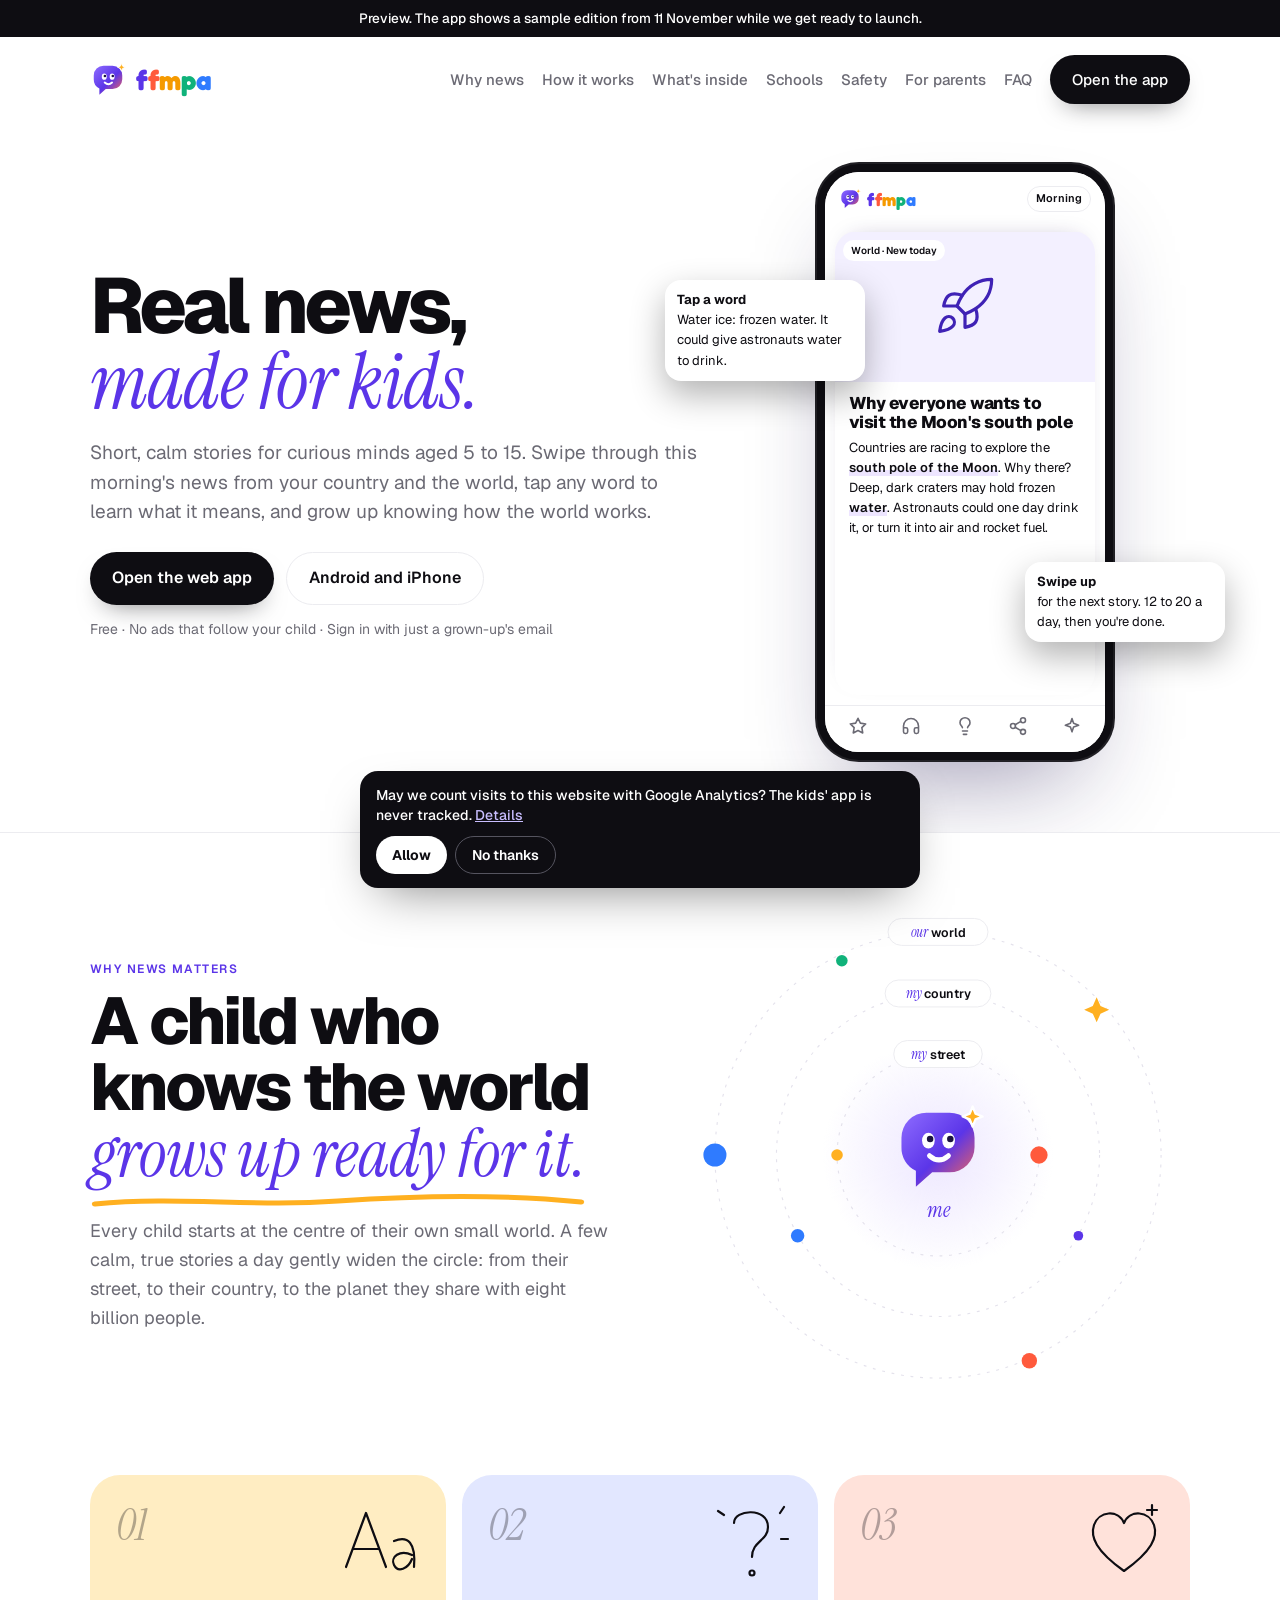
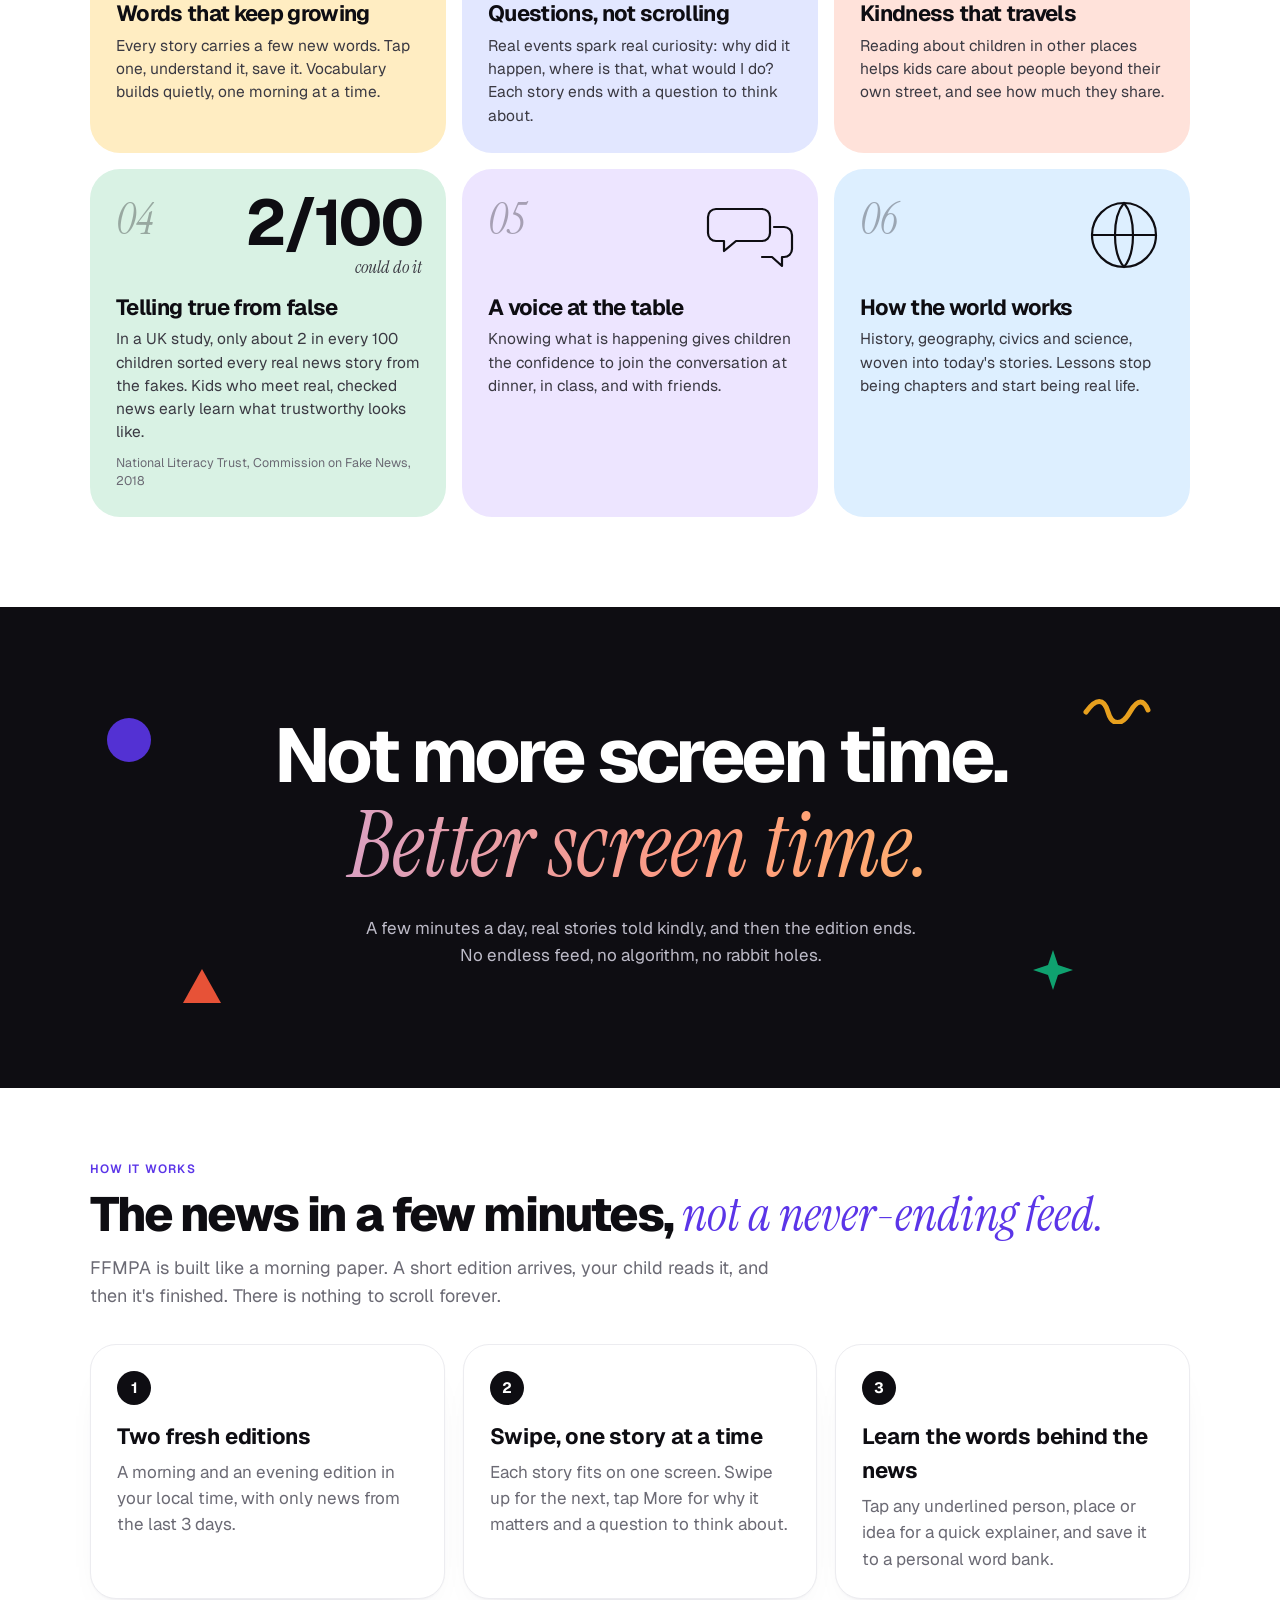
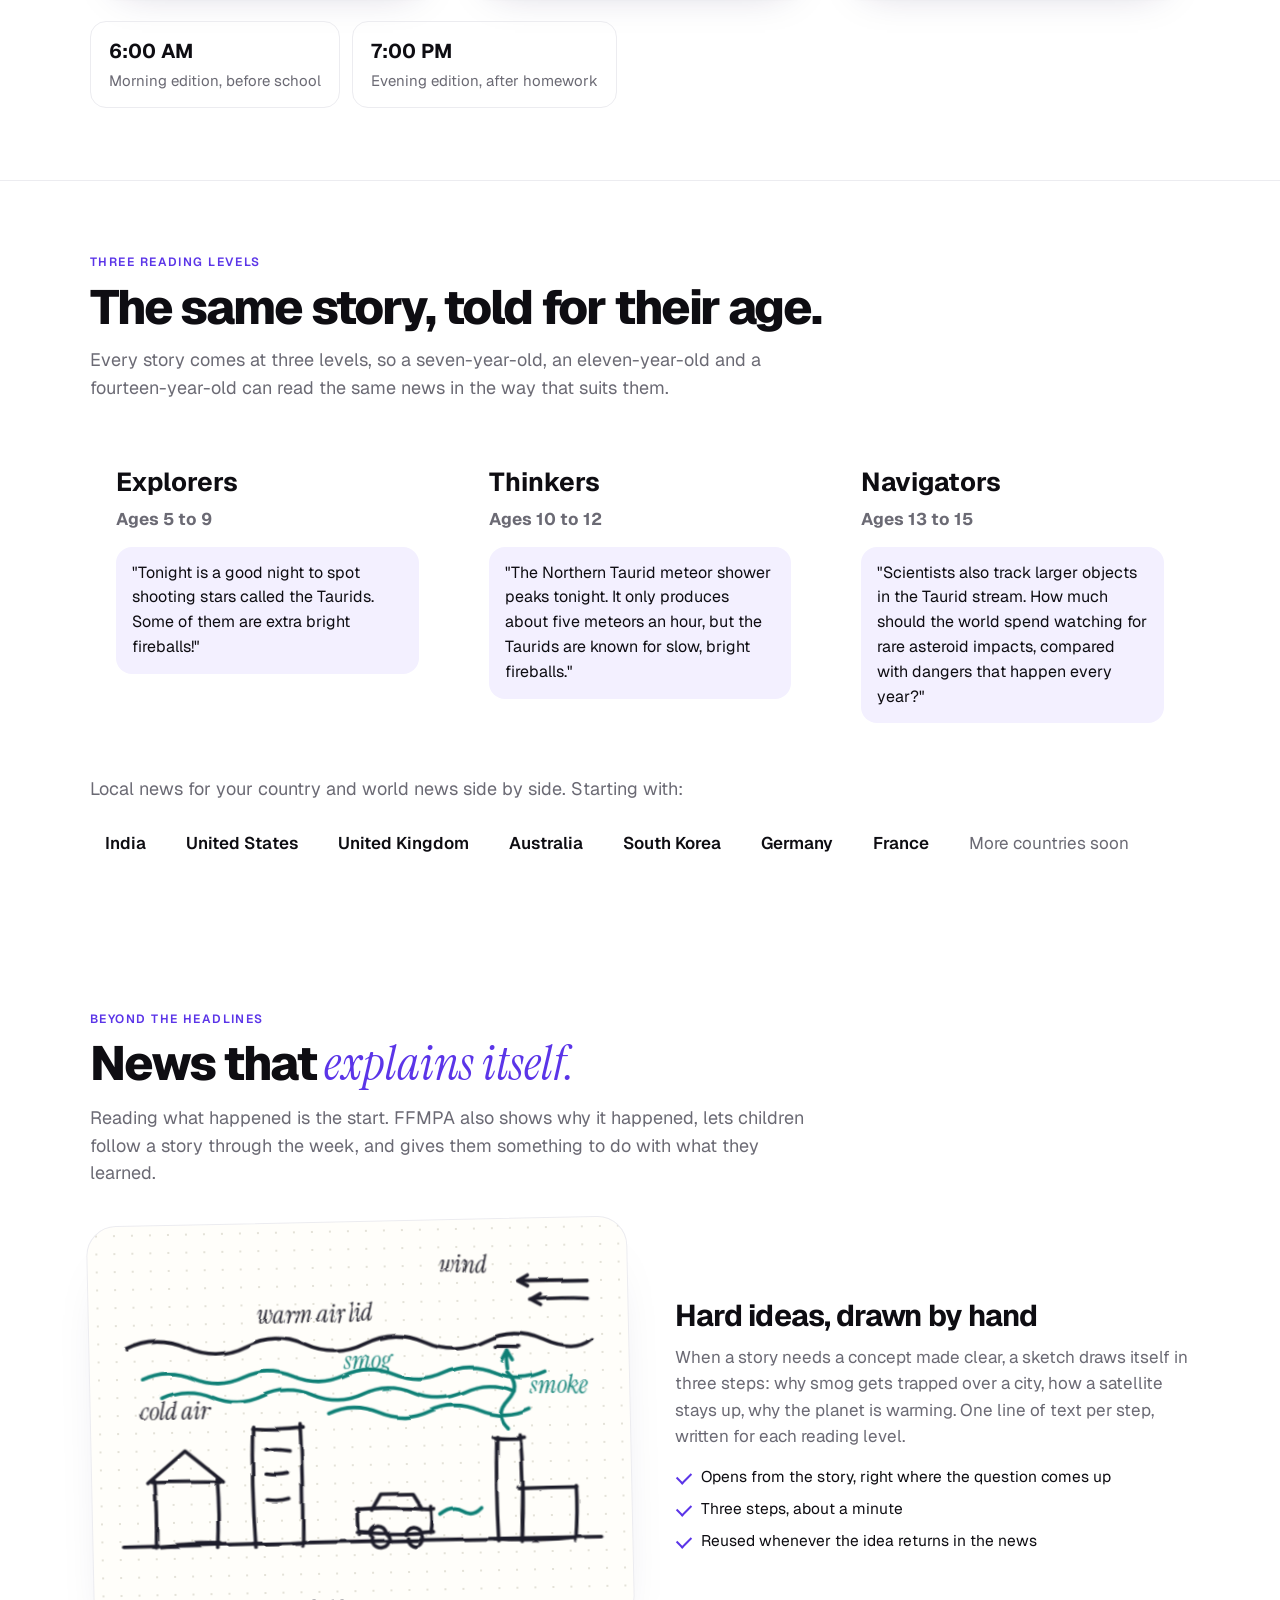
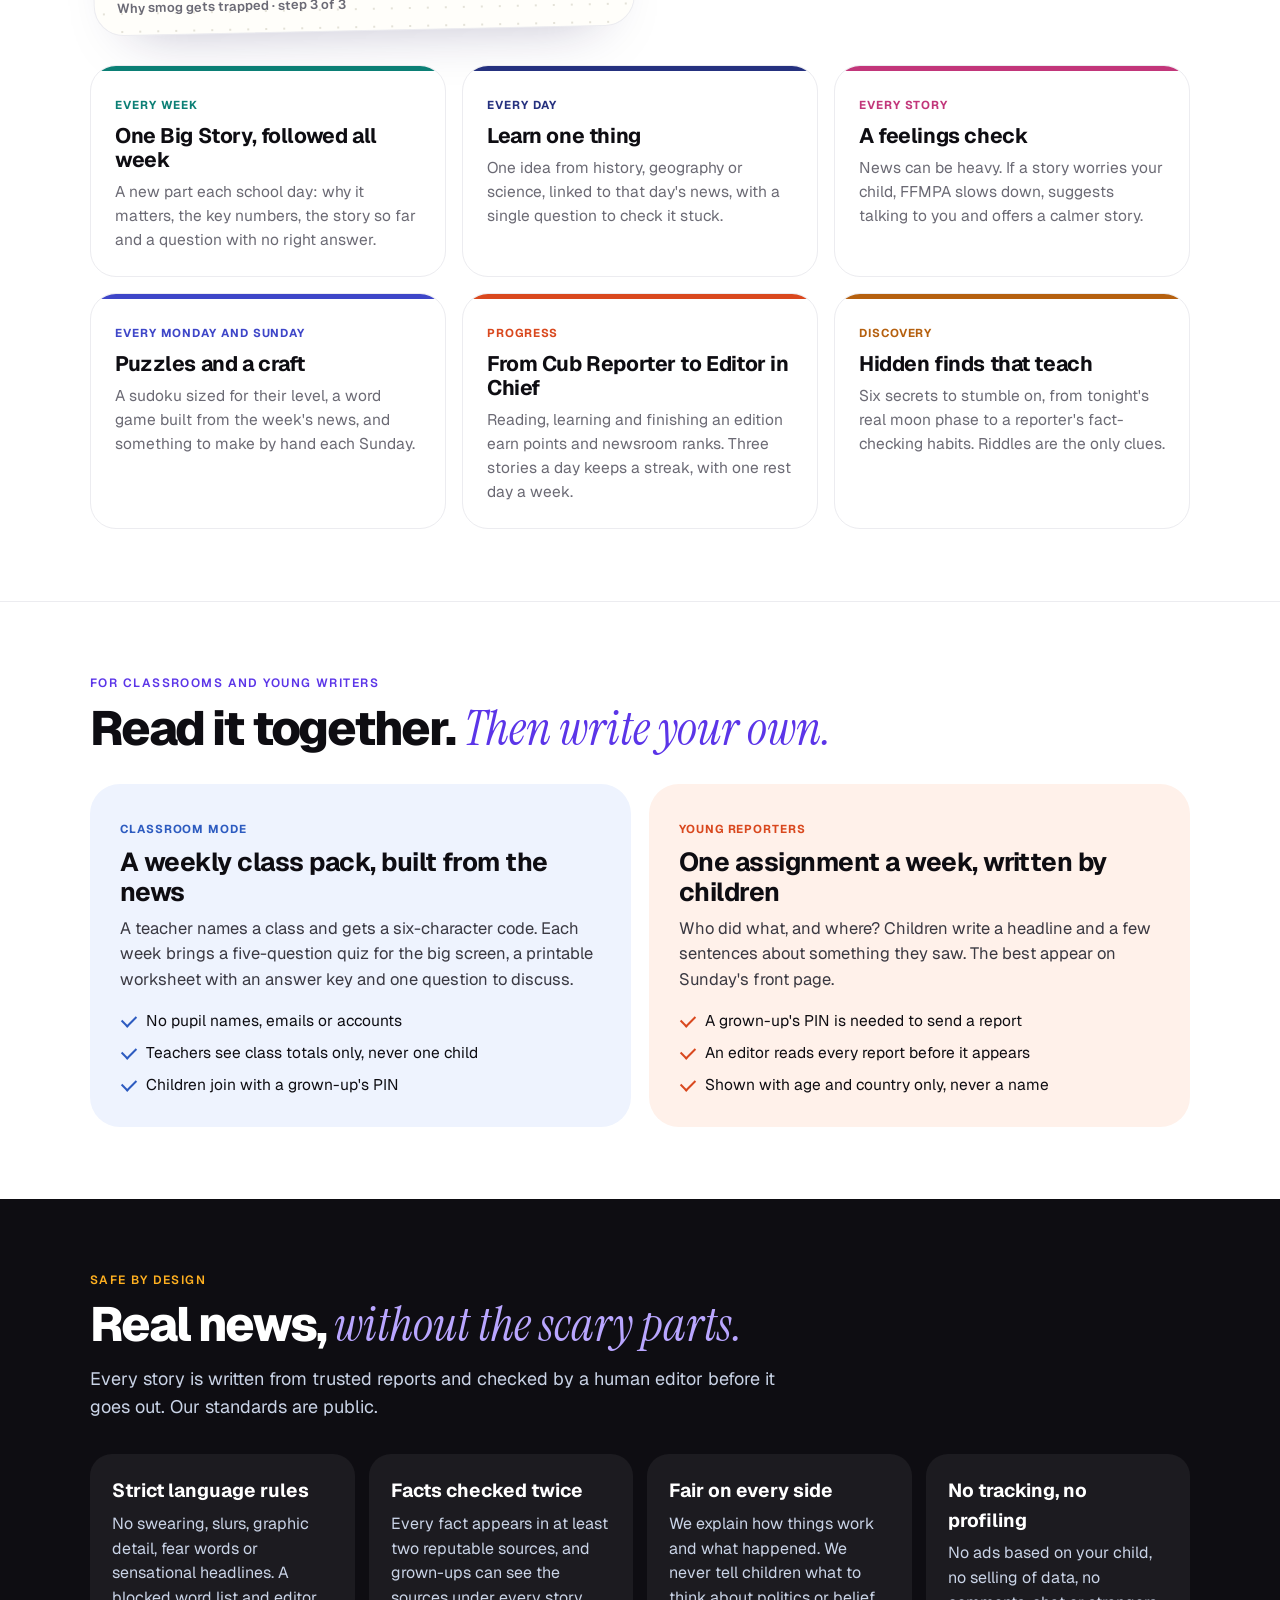
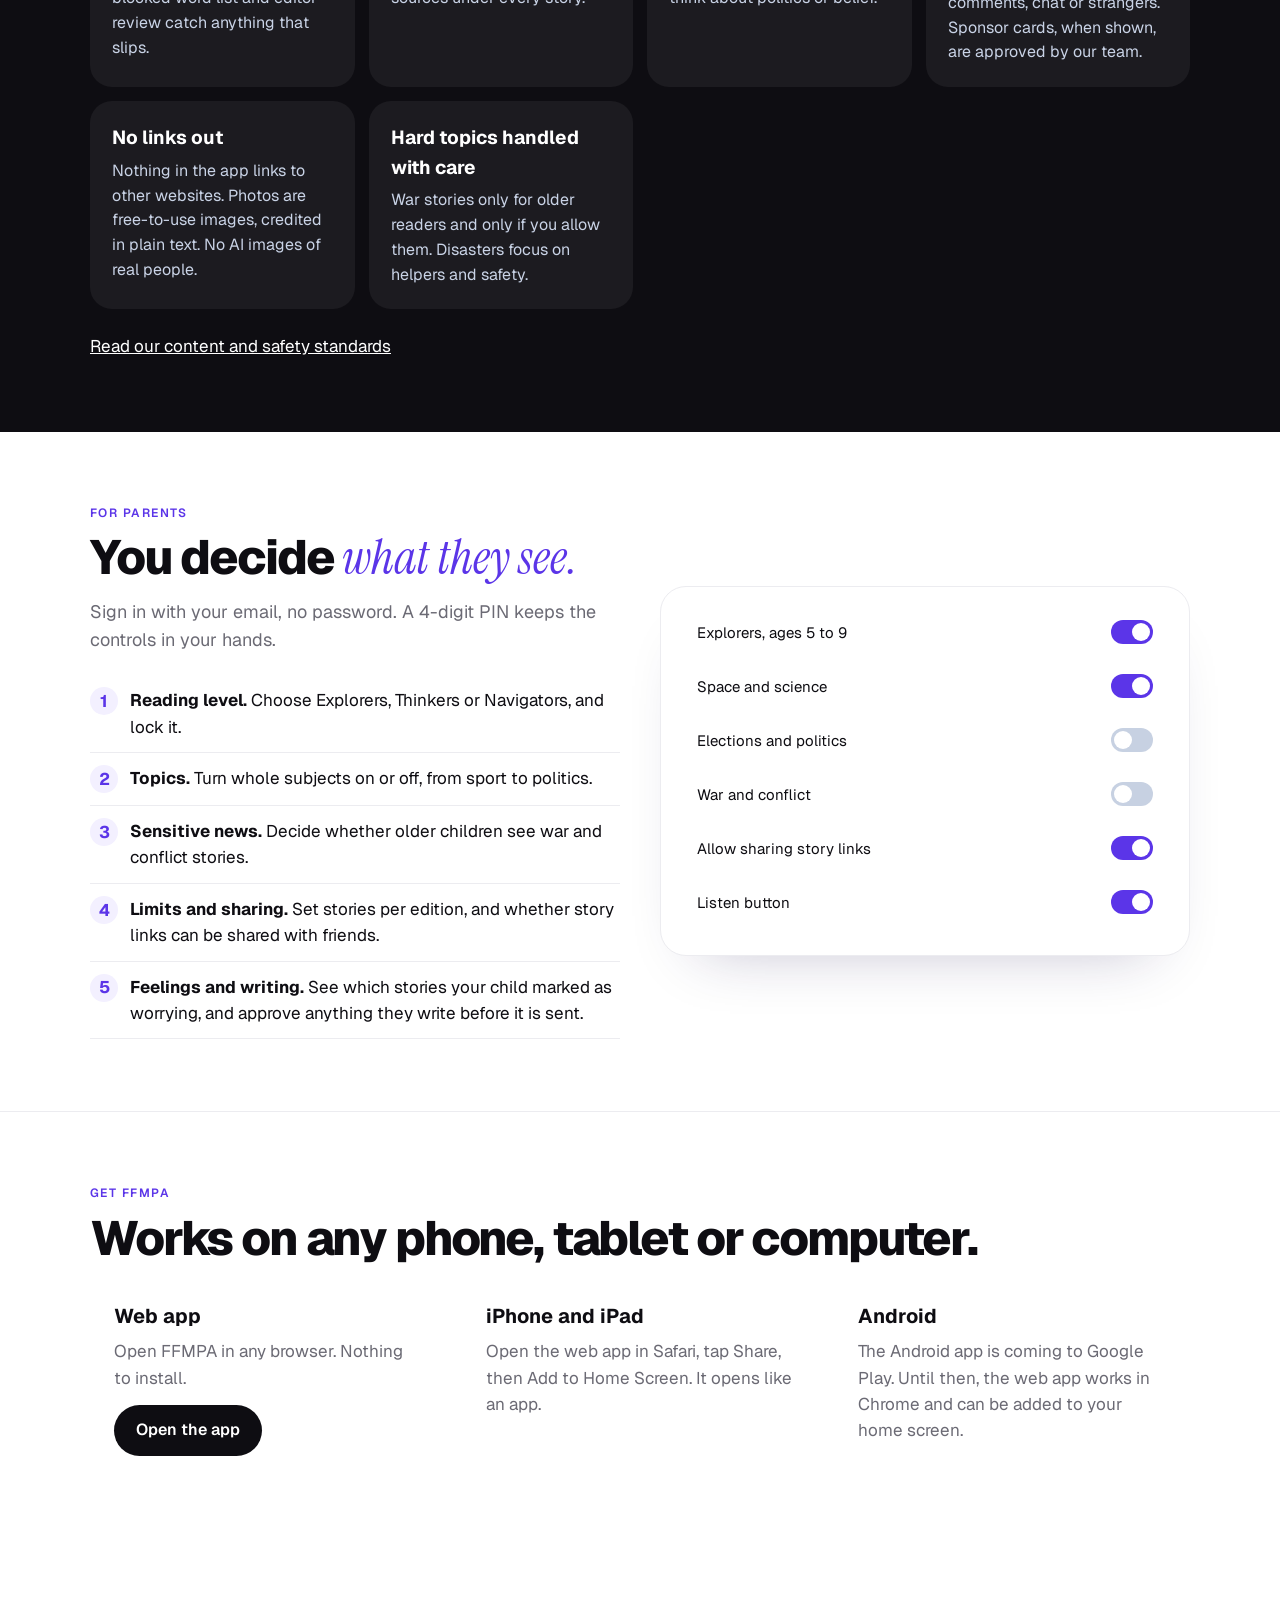
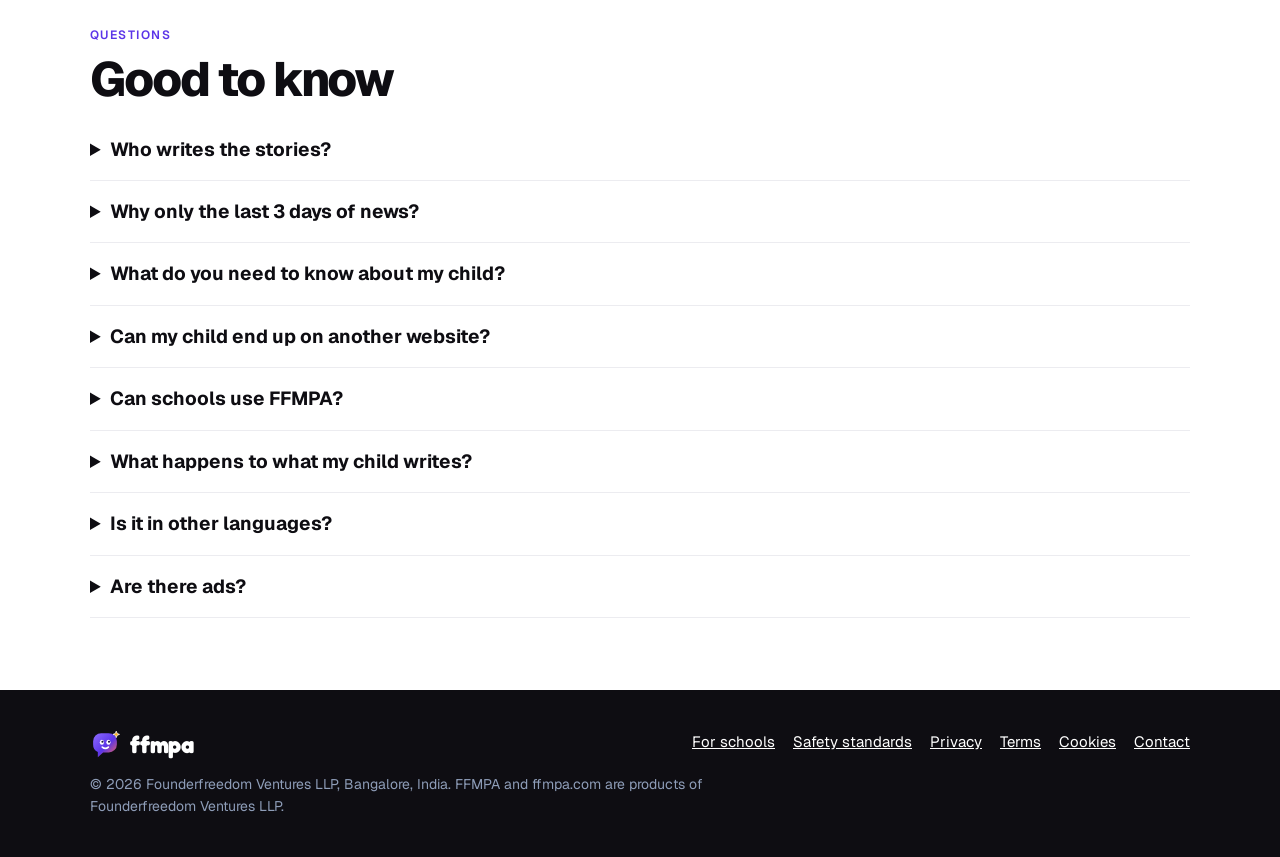
==== site/index.html @ 35d9941d "FFMPA site source, first edition file and daily edition pipeline Co-Authored-By: Claude Fable 5.2 <n" ====
<!DOCTYPE html>
<html lang="en">
<head>
<meta name="color-scheme" content="light only">
<meta charset="utf-8">
<meta name="viewport" content="width=device-width, initial-scale=1">

<title>FFMPA: Kids News App | Real News for Ages 5 to 15</title>
<meta name="description" content="Real news made for kids aged 5 to 15. Short, calm stories at three reading levels, twice a day, checked by human editors. No links out, no tracking. Free to start.">
<meta name="robots" content="index,follow,max-image-preview:large">
<link rel="canonical" href="https://ffmpa.com/">
<meta property="og:type" content="website"><meta property="og:site_name" content="FFMPA">
<meta property="og:title" content="FFMPA: Kids News App | Real News for Ages 5 to 15"><meta property="og:description" content="Real news made for kids aged 5 to 15. Short, calm stories at three reading levels, twice a day, checked by human editors. No links out, no tracking. Free to start.">
<meta property="og:url" content="https://ffmpa.com/"><meta property="og:image" content="https://ffmpa.com/assets/og.png"><meta property="og:image:width" content="1200"><meta property="og:image:height" content="630"><meta property="og:image:alt" content="FFMPA, real news made for kids">
<meta name="twitter:card" content="summary_large_image"><meta name="twitter:title" content="FFMPA: Kids News App | Real News for Ages 5 to 15"><meta name="twitter:description" content="Real news made for kids aged 5 to 15. Short, calm stories at three reading levels, twice a day, checked by human editors. No links out, no tracking. Free to start."><meta name="twitter:image" content="https://ffmpa.com/assets/og.png">
<link rel="icon" href="/favicon.ico" sizes="32x32">
<link rel="icon" type="image/png" sizes="192x192" href="/assets/icon-192.png">
<link rel="apple-touch-icon" href="/assets/apple-touch-icon.png">
<link rel="manifest" href="/manifest.webmanifest">
<meta name="theme-color" content="#5B35E8">
<script type="application/ld+json">[{"@context": "https://schema.org", "@type": "Organization", "@id": "https://ffmpa.com/#org", "name": "FFMPA", "legalName": "Founderfreedom Ventures LLP", "url": "https://ffmpa.com/", "logo": "https://ffmpa.com/assets/icon-512.png", "description": "FFMPA publishes real news for children aged 5 to 15.", "address": {"@type": "PostalAddress", "addressLocality": "Bengaluru", "addressCountry": "IN"}}, {"@context": "https://schema.org", "@type": "WebSite", "@id": "https://ffmpa.com/#site", "url": "https://ffmpa.com/", "name": "FFMPA", "description": "Real news made for kids aged 5 to 15. Short, calm stories at three reading levels, twice a day, checked by human editors. No links out, no tracking. Free to start.", "inLanguage": "en", "publisher": {"@id": "https://ffmpa.com/#org"}}, {"@context": "https://schema.org", "@type": "WebApplication", "name": "FFMPA Kids News", "url": "https://ffmpa.com/app/", "applicationCategory": "EducationalApplication", "operatingSystem": "Any (web browser), Android", "inLanguage": "en", "description": "Real news made for kids aged 5 to 15. Short, calm stories at three reading levels, twice a day, checked by human editors. No links out, no tracking. Free to start.", "isFamilyFriendly": true, "audience": {"@type": "PeopleAudience", "suggestedMinAge": 5, "suggestedMaxAge": 15}, "offers": {"@type": "Offer", "price": "0", "priceCurrency": "USD"}, "featureList": ["Three reading levels: Explorers 5 to 9, Thinkers 10 to 12, Navigators 13 to 15", "Two short editions a day with only the last 3 days of news", "Tap any word for an explainer", "Hand-drawn sketch explainers", "Big Story of the week", "Classroom mode with weekly quiz and worksheet", "Parent controls behind a PIN", "No links to other websites"], "publisher": {"@id": "https://ffmpa.com/#org"}}, {"@context": "https://schema.org", "@type": "FAQPage", "mainEntity": [{"@type": "Question", "name": "Who writes the stories?", "acceptedAnswer": {"@type": "Answer", "text": "Each edition is drafted from trusted news reports, written at three reading levels, and then read, corrected and approved by a human editor before it is published."}}, {"@type": "Question", "name": "Why only the last 3 days of news?", "acceptedAnswer": {"@type": "Answer", "text": "So nothing feels stale. Old stories disappear automatically, and each edition only adds what is new since the last one."}}, {"@type": "Question", "name": "What do you need to know about my child?", "acceptedAnswer": {"@type": "Answer", "text": "Only an optional first name or nickname, a reading level and a country. No birthday, school, photo or contact details. See the privacy policy for details."}}, {"@type": "Question", "name": "Can my child end up on another website?", "acceptedAnswer": {"@type": "Answer", "text": "No. FFMPA never links out: sources and photo credits are shown as plain text, sponsor cards carry no links, and sharing only copies a link to the story for a grown-up to send."}}, {"@type": "Question", "name": "Can schools use FFMPA?", "acceptedAnswer": {"@type": "Answer", "text": "Yes. Classroom mode gives a teacher a class code, a weekly quiz for the big screen and a printable worksheet. It holds no pupil names, and teachers see class totals only."}}, {"@type": "Question", "name": "What happens to what my child writes?", "acceptedAnswer": {"@type": "Answer", "text": "A Young reporters piece is sent only after a grown-up enters the PIN. An editor reads it before it can appear, and it is shown with age and country only. Private headlines a child writes for fun stay on the device."}}, {"@type": "Question", "name": "Is it in other languages?", "acceptedAnswer": {"@type": "Answer", "text": "FFMPA is in English for now."}}, {"@type": "Question", "name": "Are there ads?", "acceptedAnswer": {"@type": "Answer", "text": "There are no ads based on your child, and we never sell data. Some editions may show a clearly labelled sponsor card that our team has approved, the same for every child in a country. They are off by default for the youngest readers."}}]}]</script>
<link rel="preconnect" href="https://fonts.googleapis.com">
<link rel="preconnect" href="https://fonts.gstatic.com" crossorigin>
<link href="https://fonts.googleapis.com/css2?family=Fredoka:wght@600;700&family=Geist:wght@400;500;600;700;800&family=Instrument+Serif:ital@0;1&display=swap" rel="stylesheet">
<style>
/* Layout idea: a sunrise. Dark navy hero with the app on a phone, then light sections that explain editions, safety and parent controls. */
:root{--ink:#0E0D12;--sky:#F4F4F6;--paper:#fff;--muted:#6B6A74;--line:#ECECF0;--sun:#FFB020;--local:#FF5A3C;--world:#1A7A4B;--focus:#5B35E8;--brand:#5B35E8;--brand-soft:#F3F0FF;
  --display:"Geist",ui-sans-serif,system-ui,sans-serif;--body:"Geist",ui-sans-serif,system-ui,sans-serif;--voice:"Instrument Serif",ui-serif,Georgia,serif;color-scheme:light}
*{box-sizing:border-box}html,body{margin:0}
body{font-family:var(--body);color:var(--ink);background:var(--paper);line-height:1.55;font-size:17px;-webkit-font-smoothing:antialiased}
a{color:inherit}
a:focus-visible,button:focus-visible{outline:3px solid var(--focus);outline-offset:3px}
.wrap{max-width:1140px;margin:0 auto;padding:0 20px}
nav.top{display:flex;justify-content:space-between;align-items:center;padding:18px 0;gap:14px;flex-wrap:wrap}
.logo{display:flex;align-items:center;gap:10px;font-family:var(--display);font-weight:800;font-size:26px;letter-spacing:-.04em;color:var(--ink);text-decoration:none}
.logo i{width:24px;height:24px;border-radius:50%;background:conic-gradient(from 200deg,#7B5CFF,#5B35E8,#FF7A59,#FFB020,#7B5CFF);box-shadow:0 4px 12px -4px rgba(91,53,232,.55)}
.navlinks{display:flex;gap:18px;align-items:center;flex-wrap:wrap}
.navlinks a{color:var(--muted);text-decoration:none;font-size:15px;font-weight:500}
.btn{display:inline-flex;align-items:center;gap:8px;border-radius:999px;padding:13px 22px;font-weight:600;text-decoration:none;border:0;font-size:16px}
.btn.sun{background:var(--ink);color:#fff;box-shadow:0 12px 26px -14px rgba(14,13,18,.6)}
.btn.line{background:#fff;border:1px solid var(--line);color:var(--ink)}
.btn.dark{background:var(--ink);color:#fff}
.dark h2 em,.intro em{font-family:var(--voice);font-style:italic;font-weight:400;color:#B9A6FF}
h2 em{font-family:var(--voice);font-style:italic;font-weight:400;color:var(--brand);letter-spacing:0}
.hero{background:#fff;color:var(--ink);overflow:hidden}
.hero .grid{display:grid;grid-template-columns:1.15fr .85fr;gap:40px;align-items:center;padding:40px 0 70px}
.hero h1{font-family:var(--display);font-weight:800;font-size:clamp(42px,6.4vw,78px);line-height:.96;letter-spacing:-.05em;margin:0 0 18px;text-wrap:balance}
.hero h1 em{font-family:var(--voice);font-style:italic;font-weight:400;color:var(--brand);letter-spacing:-.01em}
.hero p.lede{font-size:19px;color:var(--muted);max-width:52ch;margin:0 0 26px}
.ctas{display:flex;gap:12px;flex-wrap:wrap}
.small{font-size:14px;color:var(--muted);margin-top:14px}
/* phone */
.phone{justify-self:center;width:300px;height:600px;border-radius:44px;background:var(--ink);padding:10px;box-shadow:0 50px 100px -40px rgba(30,20,80,.45),inset 0 0 0 2px rgba(255,255,255,.08);position:relative}
.screen{height:100%;border-radius:34px;background:#fff;overflow:hidden;display:flex;flex-direction:column;color:var(--ink)}
.s-top{background:#fff;color:var(--ink);padding:14px 14px 10px;display:flex;justify-content:space-between;align-items:center;font-family:var(--display);font-weight:800}
.s-top span{display:flex;gap:7px;align-items:center}
.s-top span i{width:15px;height:15px;border-radius:50%;background:conic-gradient(from 200deg,#7B5CFF,#5B35E8,#FF7A59,#FFB020,#7B5CFF)}
.s-pill{font-family:var(--body);font-weight:600;font-size:11px;background:#fff;border:1px solid var(--line);border-radius:999px;padding:3px 8px}
.s-card{margin:10px;flex:1;background:#fff;border-radius:22px;box-shadow:0 -6px 24px -16px rgba(40,20,90,.4);overflow:hidden;display:flex;flex-direction:column}
.s-img{height:150px;background:var(--brand-soft);display:grid;place-items:center;position:relative;color:#3F22B5}
.s-tag{position:absolute;left:8px;top:8px;font-size:10px;font-weight:600;color:var(--ink);background:#fff;border-radius:999px;padding:3px 8px}
.s-body{padding:12px 14px;font-size:13px}
.s-body b{display:block;font-family:var(--display);font-weight:800;letter-spacing:-.03em;font-size:17px;line-height:1.12;margin-bottom:6px}
.s-body u{text-decoration:none;font-weight:600;background:linear-gradient(transparent 62%,#EDE5FF 62%)}
.s-dock{display:flex;justify-content:space-around;padding:10px 6px 16px;background:#fff;border-top:1px solid var(--line);color:var(--muted)}
.float{position:absolute;background:#fff;color:var(--ink);border-radius:16px;padding:10px 12px;font-size:13px;box-shadow:0 14px 34px rgba(0,0,0,.3);max-width:200px}
.float b{font-family:var(--display);display:block}
.f1{left:-150px;top:118px}.f2{right:-110px;bottom:120px}
@media (prefers-reduced-motion:no-preference){.phone{animation:lift 1.2s cubic-bezier(.2,.8,.2,1) both}@keyframes lift{from{transform:translateY(40px);opacity:0}to{transform:none;opacity:1}}}
section{padding:72px 0}
.eyebrow{font-weight:600;color:var(--brand);font-size:12px;letter-spacing:.12em;text-transform:uppercase;margin:0 0 10px}
h2{font-family:var(--display);font-weight:800;font-size:clamp(30px,4vw,48px);letter-spacing:-.045em;line-height:1.05;margin:0 0 14px;text-wrap:balance}
.intro{color:var(--muted);max-width:60ch;margin:0 0 34px;font-size:18px}
.steps{display:grid;grid-template-columns:repeat(3,1fr);gap:18px}
.step{background:#fff;border:1px solid var(--line);border-radius:26px;padding:26px;box-shadow:0 1px 2px rgba(14,13,18,.03),0 20px 40px -32px rgba(30,20,80,.25)}
.step .n{font-family:var(--display);font-weight:700;font-size:15px;background:var(--ink);color:#fff;width:34px;height:34px;border-radius:50%;display:grid;place-items:center;margin-bottom:14px}
.step h3{font-family:var(--display);font-size:22px;margin:0 0 6px;letter-spacing:-.01em}
.step p{margin:0;color:var(--muted)}
.clock{display:flex;gap:12px;margin-top:22px;flex-wrap:wrap}
.clock div{border:1px solid var(--line);border-radius:16px;padding:14px 18px;min-width:220px}
.clock b{font-family:var(--display);font-size:20px;display:block}
.clock span{color:var(--muted);font-size:15px}
.levels{display:grid;grid-template-columns:repeat(3,1fr);gap:18px}
.level{border-radius:26px;padding:26px}
.level h3{font-family:var(--display);font-size:26px;margin:0 0 4px}
.level .age{font-weight:700;color:var(--muted);margin:0 0 14px}
.level blockquote{margin:0;background:var(--brand-soft);border-radius:16px;padding:14px 16px;font-size:16px}
.dark{background:var(--ink);color:#fff}
.dark h2 em,.intro em{font-family:var(--voice);font-style:italic;font-weight:400;color:#B9A6FF}
h2 em{font-family:var(--voice);font-style:italic;font-weight:400;color:var(--brand);letter-spacing:0}
.dark .intro{color:#C9D3E6}
.dark .eyebrow{color:var(--sun)}
.safety{display:grid;grid-template-columns:repeat(auto-fill,minmax(250px,1fr));gap:14px}
.safety div{background:rgba(255,255,255,.06);border:0;border-radius:22px;padding:22px}
.safety h3{font-family:var(--display);font-size:19px;margin:0 0 6px}
.safety p{margin:0;color:#C9D3E6;font-size:16px}
.parents{display:grid;grid-template-columns:1fr 1fr;gap:40px;align-items:center}
.parents ul{list-style:none;padding:0;margin:0;display:grid;gap:12px}
.parents li{display:flex;gap:12px;align-items:flex-start;border-bottom:1px solid var(--line);padding-bottom:12px}
.parents li b{font-family:var(--display)}
.parents li span.k{flex:none;width:28px;height:28px;border-radius:999px;background:var(--brand-soft);display:grid;place-items:center;font-weight:700;color:var(--brand)}
.panelmock{background:#fff;border:1px solid var(--line);border-radius:26px;padding:22px;box-shadow:0 30px 60px -40px rgba(30,20,80,.3)}
.tgl{display:flex;justify-content:space-between;align-items:center;background:#fff;border:0;border-radius:14px;padding:11px 14px;margin-bottom:8px;font-size:15px}
.sw{width:42px;height:24px;border-radius:999px;background:var(--brand);position:relative}
.sw::after{content:"";position:absolute;right:3px;top:3px;width:18px;height:18px;border-radius:50%;background:#fff}
.sw.off{background:#C7D1E2}.sw.off::after{right:auto;left:3px}
.get{display:grid;grid-template-columns:repeat(3,1fr);gap:16px}
.get div{border-radius:26px;padding:24px}
.get h3{font-family:var(--display);font-size:20px;margin:0 0 6px}
.get p{margin:0 0 14px;color:var(--muted)}
.countries{display:flex;gap:10px;flex-wrap:wrap;margin-top:18px}
.countries span{background:#fff;border-radius:999px;padding:9px 15px;font-weight:600}
.countries span.soon{color:var(--muted);font-weight:400}
details{border-bottom:1px solid var(--line);padding:16px 0}
summary{font-family:var(--display);font-weight:700;font-size:19px;cursor:pointer}
details p{color:var(--muted);margin:10px 0 0;max-width:70ch}
footer{background:var(--ink);color:#C9D3E6;padding:40px 0;font-size:15px}
footer .cols{display:flex;justify-content:space-between;gap:24px;flex-wrap:wrap}
footer nav{display:flex;gap:18px;flex-wrap:wrap}
footer a{color:#fff}
footer p{margin:14px 0 0;color:#8E9DB8;font-size:14px;max-width:70ch}
@media (max-width:900px){
  .hero .grid,.parents{grid-template-columns:1fr}
  .phone{margin-top:10px}.f1,.f2{display:none}
  .steps,.get{grid-template-columns:1fr}
  .levels{grid-template-columns:1fr}
}
@media (max-width:640px){nav.top{flex-wrap:nowrap}.navlinks a:not(.btn){display:none}.navlinks .btn{padding:10px 16px;font-size:14px}}
/* FFMPA buddy logo */
.buddy{width:32px;height:32px;flex:none;overflow:visible;display:block}
.buddy .eyes{transform-box:view-box;transform-origin:24px 19.5px;animation:ffblink 5.5s infinite}
.buddy .pup{animation:fflook 7s ease-in-out infinite}
.buddy .spark{transform-box:view-box;transform-origin:42px 7px;animation:fftwinkle 2.6s ease-in-out infinite}
.buddy .smile{transform-box:view-box;transform-origin:24.5px 28px}
@keyframes ffblink{0%,93%,100%{transform:scaleY(1)}96%{transform:scaleY(.08)}}
@keyframes fflook{0%,35%,100%{transform:translate(0,0)}45%,60%{transform:translate(-1.7px,.5px)}70%,85%{transform:translate(1.2px,.8px)}}
@keyframes fftwinkle{0%,100%{transform:scale(1) rotate(0)}50%{transform:scale(.55) rotate(60deg)}}
@keyframes ffhop{0%,100%{transform:translateY(0) rotate(0)}35%{transform:translateY(-5px) rotate(-8deg)}70%{transform:translateY(0) rotate(4deg)}}
.wm{font-family:"Fredoka",var(--display);font-weight:700;letter-spacing:-.01em;line-height:1;display:inline-flex}
.wm b{display:inline-block;font-weight:700;animation:ffpop .7s cubic-bezier(.3,1.7,.5,1) both}
.wm b:nth-child(1){color:#5B35E8;animation-delay:.05s}
.wm b:nth-child(2){color:#FF5A3C;animation-delay:.12s}
.wm b:nth-child(3){color:#F59A00;animation-delay:.19s}
.wm b:nth-child(4){color:#10B27A;animation-delay:.26s}
.wm b:nth-child(5){color:#2F7BFF;animation-delay:.33s}
@keyframes ffpop{from{transform:translateY(60%) scale(.4);opacity:0}to{transform:none;opacity:1}}
@keyframes ffwig{0%,100%{transform:translateY(0)}50%{transform:translateY(-18%) rotate(-6deg)}}
.lg:hover .buddy,.lg:focus-visible .buddy{animation:ffhop .7s cubic-bezier(.3,1.4,.5,1)}
.lg:hover .wm b,.lg:focus-visible .wm b{animation:ffwig .5s ease-in-out}
.lg:hover .wm b:nth-child(2){animation-delay:.05s}.lg:hover .wm b:nth-child(3){animation-delay:.1s}.lg:hover .wm b:nth-child(4){animation-delay:.15s}.lg:hover .wm b:nth-child(5){animation-delay:.2s}
@media (prefers-reduced-motion:reduce){.buddy *,.buddy,.wm b{animation:none!important}}
/* Why news matters */
#why{position:relative;overflow:hidden;border-top:1px solid var(--line);padding-bottom:0}
.why-head{display:grid;grid-template-columns:1.05fr .95fr;gap:40px;align-items:center}
.why-head h2{font-size:clamp(38px,5.4vw,66px);line-height:1;letter-spacing:-.045em;margin:0 0 20px}
.why-head h2 em{position:relative;white-space:nowrap}
.why-head h2 em svg{position:absolute;left:0;right:0;bottom:-14px;width:100%;height:18px;overflow:visible}
.why-head h2 em svg path{stroke-dasharray:420;stroke-dashoffset:420;transition:stroke-dashoffset 1.6s .3s cubic-bezier(.6,0,.2,1)}
.why-head.in h2 em svg path{stroke-dashoffset:0}
.why-head .lede{max-width:520px}
.orbit{width:100%;max-width:500px;justify-self:center;overflow:visible}
.orbit .ring{fill:none;stroke:#E4E2EC;stroke-width:1.2;stroke-dasharray:3 7}
.orbit .spin{transform-box:view-box;transform-origin:260px 260px;animation:orb linear infinite}
.orbit .s1{animation-duration:26s}.orbit .s2{animation-duration:44s;animation-direction:reverse}.orbit .s3{animation-duration:70s}
@keyframes orb{to{transform:rotate(360deg)}}
.orbit .lab rect{fill:#fff;stroke:#ECECF0}
.orbit .lab text{font:600 13px var(--body);fill:var(--ink);letter-spacing:-.01em}
.orbit .lab text tspan{font:italic 400 15px var(--voice);fill:var(--brand)}
.orbit .halo{fill:url(#halo)}
.gifts{display:grid;grid-template-columns:repeat(3,1fr);gap:16px;margin-top:70px}
.gift{position:relative;border-radius:30px;padding:28px 26px 26px;min-height:250px;overflow:hidden;isolation:isolate}
.gift .num{font:italic 400 44px/1 var(--voice);color:rgba(14,13,18,.32);margin:0 0 54px;display:block}
.gift h3{font-family:var(--display);font-weight:700;font-size:22px;letter-spacing:-.03em;line-height:1.12;margin:0 0 8px}
.gift p{margin:0;color:#3A3942;font-size:15.5px;line-height:1.5}
.gift .doodle{position:absolute;right:18px;top:18px;width:96px;height:96px;z-index:-1;animation:bob 6s ease-in-out infinite}
.gift:nth-child(2n) .doodle{animation-delay:-2s}.gift:nth-child(3n) .doodle{animation-delay:-4s}
@keyframes bob{0%,100%{transform:translateY(0) rotate(0)}50%{transform:translateY(-8px) rotate(4deg)}}
.gift .doodle *{fill:none;stroke:var(--ink);stroke-width:2.2;stroke-linecap:round;stroke-linejoin:round}
.gift .big{font:700 64px/1 var(--display);letter-spacing:-.05em;color:var(--ink);position:absolute;right:24px;top:22px}
.gift .big small{display:block;font:italic 400 18px var(--voice);letter-spacing:0;text-align:right;color:#3A3942}
.gift .cite{display:block;margin-top:10px;font-size:12.5px;color:#6B6A74}
.g1{background:#FFEDC2}.g2{background:#E2E7FF}.g3{background:#FFE2DA}.g4{background:#D9F2E4}.g5{background:#EDE5FF}.g6{background:#DDEFFF}
.manifesto{position:relative;margin:90px 0 0;padding:110px 20px 120px;text-align:center;background:var(--ink);color:#fff;overflow:hidden}
.manifesto p.l1{font:700 clamp(34px,6vw,76px)/1 var(--display);letter-spacing:-.05em;margin:0}
.manifesto p.l2{font:italic 400 clamp(40px,7vw,92px)/1.05 var(--voice);margin:6px 0 22px;background:linear-gradient(90deg,#B9A6FF,#FF9A7E 55%,#FFC955);-webkit-background-clip:text;background-clip:text;color:transparent}
.manifesto p.l3{max-width:560px;margin:0 auto;color:#BDBBC8;font-size:17px}
.manifesto .sh{position:absolute;opacity:.9;animation:drift 14s ease-in-out infinite}
.manifesto .sh:nth-of-type(2){animation-duration:18s;animation-delay:-5s}.manifesto .sh:nth-of-type(3){animation-duration:16s;animation-delay:-9s}.manifesto .sh:nth-of-type(4){animation-duration:20s;animation-delay:-3s}
@keyframes drift{0%,100%{transform:translate(0,0) rotate(0)}50%{transform:translate(14px,-18px) rotate(25deg)}}
.js .rv{opacity:0;transform:translateY(26px);transition:opacity .8s cubic-bezier(.2,.8,.2,1),transform .8s cubic-bezier(.2,.8,.2,1)}
.js .rv.in{opacity:1;transform:none}
.gifts .rv:nth-child(2){transition-delay:.08s}.gifts .rv:nth-child(3){transition-delay:.16s}.gifts .rv:nth-child(5){transition-delay:.08s}.gifts .rv:nth-child(6){transition-delay:.16s}
@media (max-width:900px){.why-head{grid-template-columns:1fr}.gifts{grid-template-columns:1fr 1fr}.orbit{max-width:380px}}
@media (max-width:600px){.gifts{grid-template-columns:1fr}.gift{min-height:0}.gift .num{margin-bottom:34px}.why-head h2 em{white-space:normal}}
@media (prefers-reduced-motion:reduce){.orbit .spin,.gift .doodle,.manifesto .sh{animation:none}.js .rv{opacity:1;transform:none;transition:none}}
.logo{font-size:28px}.logo .buddy{width:36px;height:36px}
.s-top .buddy{width:22px;height:22px}.s-top .wm{font-size:18px}.s-top span{gap:6px}
footer .logo .buddy{width:30px;height:30px}footer .logo .wm b{color:#fff!important}
.orbit .ob .eyes,.orbit .ob .spark{transform-box:fill-box;transform-origin:center}
.s-top .wm{gap:0}
#why .lede{color:var(--muted);font-size:18px;margin-top:30px;line-height:1.6}

/* ===== what's inside + schools ===== */
.skfeat{display:grid;grid-template-columns:1.05fr 1fr;gap:44px;align-items:center;margin:8px 0 34px}
.skfeat h3{font-family:var(--display);font-size:30px;letter-spacing:-.03em;line-height:1.1;margin:0 0 12px}
.skfeat p{color:var(--muted);font-size:17px;margin:0 0 16px}
.sknote{position:relative;border:1px solid var(--line);border-radius:30px;padding:18px 18px 44px;background-color:#FFFEFA;background-image:radial-gradient(#E4E2D8 1px,transparent 1.2px);background-size:18px 18px;box-shadow:0 30px 60px -40px rgba(30,20,80,.35);transform:rotate(-1.2deg)}
.skboard{display:block;width:100%;height:auto}
.skboard text{font-family:var(--voice);font-style:italic;font-size:16px}
.skcapn{position:absolute;left:22px;bottom:16px;font-size:13px;font-weight:600;color:#6B6A75}
.skink{stroke-dasharray:1;stroke-dashoffset:1}.sktx{opacity:0}
.rv.in .skink{animation:skdraw .55s ease-out forwards}.rv.in .sktx{animation:sktx .4s ease-out forwards}
@keyframes skdraw{to{stroke-dashoffset:0}}@keyframes sktx{to{opacity:1}}
html:not(.js) .skink{stroke-dashoffset:0}html:not(.js) .sktx{opacity:1}
.ticks{list-style:none;margin:0;padding:0;display:grid;gap:8px}
.ticks li{position:relative;padding-left:26px;font-size:15.5px;color:var(--ink)}
.ticks li::before{content:"";position:absolute;left:2px;top:.42em;width:12px;height:7px;border-left:2.2px solid var(--brand);border-bottom:2.2px solid var(--brand);transform:rotate(-45deg)}
.mgrid{display:grid;grid-template-columns:repeat(3,1fr);gap:16px}
.mcard{border:1px solid var(--line);border-radius:26px;padding:24px;background:#fff;position:relative;overflow:hidden}
.mcard::before{content:"";position:absolute;left:0;right:0;top:0;height:5px;background:var(--mc)}
.mtag{display:inline-block;font-size:11.5px;font-weight:700;letter-spacing:.08em;text-transform:uppercase;color:var(--mc,var(--dc));margin-bottom:10px}
.mcard h3,.duoc h3{font-family:var(--display);font-size:21px;letter-spacing:-.02em;line-height:1.15;margin:0 0 8px}
.mcard p{margin:0;color:var(--muted);font-size:15.5px}
.mgrid .rv:nth-child(3n+2){transition-delay:.08s}.mgrid .rv:nth-child(3n){transition-delay:.16s}
.duo{display:grid;grid-template-columns:1fr 1fr;gap:18px;margin-top:30px}
.duoc{border-radius:30px;padding:30px;background:var(--db)}
.duoc h3{font-size:26px}.duoc p{color:#3A3942;font-size:16.5px;margin:0 0 16px}
.duoc .ticks li::before{border-color:var(--dc)}
@media (max-width:900px){.skfeat{grid-template-columns:1fr;gap:24px}.mgrid{grid-template-columns:1fr 1fr}.duo{grid-template-columns:1fr}.levels{grid-template-columns:1fr!important}}
@media (max-width:600px){.mgrid{grid-template-columns:1fr}.skfeat h3{font-size:25px}.duoc{padding:22px}}
@media (prefers-reduced-motion:reduce){.skink{stroke-dashoffset:0;animation:none!important}.sktx{opacity:1;animation:none!important}}
/* typed text stays dark */
input,textarea,select{color:#0E0D12!important;-webkit-text-fill-color:#0E0D12!important;caret-color:#0E0D12;color-scheme:light only;background-color:#fff}
input::placeholder,textarea::placeholder{color:#8A8995!important;-webkit-text-fill-color:#8A8995!important;opacity:1}
input:-webkit-autofill,textarea:-webkit-autofill,select:-webkit-autofill{-webkit-text-fill-color:#0E0D12!important;box-shadow:0 0 0 1000px #fff inset!important;caret-color:#0E0D12}
select option{color:#0E0D12;background:#fff}
html{color-scheme:light only}
.pvbar{background:#0E0D12;color:#fff;text-align:center;font-size:13.5px;font-weight:500;padding:8px 14px}
</style>
<script>document.documentElement.classList.add('js')</script>
<script>window.dataLayer=window.dataLayer||[];function gtag(){dataLayer.push(arguments);}
gtag('consent','default',{analytics_storage:(function(){try{return localStorage.getItem('ffmpa-analytics')==='yes'?'granted':'denied'}catch(e){return 'denied'}})(),ad_storage:'denied',ad_user_data:'denied',ad_personalization:'denied'});
gtag('js',new Date());gtag('config','G-JW4QZ308GS',{allow_google_signals:false,allow_ad_personalization_signals:false});</script>
<script async src="https://www.googletagmanager.com/gtag/js?id=G-JW4QZ308GS"></script>
</head>
<body>
<div class="pvbar">Preview. The app shows a sample edition from 11 November while we get ready to launch.</div>
<svg width="0" height="0" style="position:absolute" aria-hidden="true" focusable="false"><defs><linearGradient id="ffg" x1="0" y1="0" x2="1" y2="1"><stop offset="0" stop-color="#8E6CFF"/><stop offset=".55" stop-color="#5B35E8"/><stop offset="1" stop-color="#FF6A4D"/></linearGradient></defs></svg>
<header class="hero">
  <div class="wrap">
    <nav class="top" aria-label="Main">
      <a class="logo lg" href="#top" aria-label="FFMPA home"><svg class="buddy" viewBox="0 0 48 48" aria-hidden="true" focusable="false"><path fill="url(#ffg)" d="M18 5h12a13 13 0 0 1 13 13v5a13 13 0 0 1-13 13H21l-8.5 7.5V35.2A13 13 0 0 1 5 23v-5A13 13 0 0 1 18 5z"/><g class="eyes"><ellipse cx="19" cy="19.5" rx="3.3" ry="4.1" fill="#fff"/><ellipse cx="29.5" cy="19.5" rx="3.3" ry="4.1" fill="#fff"/><g class="pup"><circle cx="19.9" cy="18.7" r="1.7" fill="#1B1340"/><circle cx="30.4" cy="18.7" r="1.7" fill="#1B1340"/></g></g><path class="smile" d="M19.6 27.4q4.9 4.3 9.8 0" fill="none" stroke="#fff" stroke-width="2.6" stroke-linecap="round"/><path class="spark" fill="#FFB020" stroke="#fff" stroke-width="1.2" stroke-linejoin="round" d="M42 1.8l1.5 3.7 3.7 1.5-3.7 1.5L42 12.2l-1.5-3.7-3.7-1.5 3.7-1.5z"/></svg><span class="wm" aria-hidden="true"><b>f</b><b>f</b><b>m</b><b>p</b><b>a</b></span></a>
      <div class="navlinks"><a href="#why">Why news</a><a href="#how">How it works</a><a href="#more">What's inside</a><a href="#schools">Schools</a><a href="#safe">Safety</a><a href="#parents">For parents</a><a href="#faq">FAQ</a>
        <a class="btn sun" href="/app/">Open the app</a></div>
    </nav>
    <div class="grid" id="top">
      <div>
        <h1>Real news, <em>made for kids.</em></h1>
        <p class="lede">Short, calm stories for curious minds aged 5 to 15. Swipe through this morning's news from your country and the world, tap any word to learn what it means, and grow up knowing how the world works.</p>
        <div class="ctas"><a class="btn sun" href="/app/">Open the web app</a><a class="btn line" href="#get">Android and iPhone</a></div>
        <p class="small">Free · No ads that follow your child · Sign in with just a grown-up's email</p>
      </div>
      <div class="phone" aria-label="The FFMPA app showing a story about the Moon">
        <div class="screen">
          <div class="s-top"><span><svg class="buddy" viewBox="0 0 48 48" aria-hidden="true" focusable="false"><path fill="url(#ffg)" d="M18 5h12a13 13 0 0 1 13 13v5a13 13 0 0 1-13 13H21l-8.5 7.5V35.2A13 13 0 0 1 5 23v-5A13 13 0 0 1 18 5z"/><g class="eyes"><ellipse cx="19" cy="19.5" rx="3.3" ry="4.1" fill="#fff"/><ellipse cx="29.5" cy="19.5" rx="3.3" ry="4.1" fill="#fff"/><g class="pup"><circle cx="19.9" cy="18.7" r="1.7" fill="#1B1340"/><circle cx="30.4" cy="18.7" r="1.7" fill="#1B1340"/></g></g><path class="smile" d="M19.6 27.4q4.9 4.3 9.8 0" fill="none" stroke="#fff" stroke-width="2.6" stroke-linecap="round"/><path class="spark" fill="#FFB020" stroke="#fff" stroke-width="1.2" stroke-linejoin="round" d="M42 1.8l1.5 3.7 3.7 1.5-3.7 1.5L42 12.2l-1.5-3.7-3.7-1.5 3.7-1.5z"/></svg><span class="wm" aria-hidden="true"><b>f</b><b>f</b><b>m</b><b>p</b><b>a</b></span></span><span class="s-pill">Morning</span></div>
          <div class="s-card">
            <div class="s-img"><svg viewBox="0 0 24 24" width="64" height="64" fill="none" stroke="currentColor" stroke-width="1.2" stroke-linecap="round" stroke-linejoin="round" aria-hidden="true"><path d="M4.5 16.5c-1.5 1.26-2 5-2 5s3.74-.5 5-2c.71-.84.7-2.13-.09-2.91a2.18 2.18 0 0 0-2.91-.09z"/><path d="M12 15l-3-3a22 22 0 0 1 2-3.95A12.88 12.88 0 0 1 22 2c0 2.72-.78 7.5-6 11a22.35 22.35 0 0 1-4 2z"/><path d="M9 12H4s.55-3.03 2-4c1.62-1.08 5 0 5 0"/><path d="M12 15v5s3.03-.55 4-2c1.08-1.62 0-5 0-5"/></svg><span class="s-tag">World · New today</span></div>
            <div class="s-body"><b>Why everyone wants to visit the Moon's south pole</b>Countries are racing to explore the <u>south pole of the Moon</u>. Why there? Deep, dark craters may hold frozen <u>water</u>. Astronauts could one day drink it, or turn it into air and rocket fuel.</div>
          </div>
          <div class="s-dock" aria-hidden="true"><svg viewBox="0 0 24 24" width="20" height="20" fill="none" stroke="currentColor" stroke-width="1.9" stroke-linecap="round" stroke-linejoin="round" aria-hidden="true"><path d="M12 2.8l2.85 5.78 6.38.93-4.62 4.5 1.09 6.35L12 17.36l-5.7 3 1.09-6.35-4.62-4.5 6.38-.93z"/></svg><svg viewBox="0 0 24 24" width="20" height="20" fill="none" stroke="currentColor" stroke-width="1.9" stroke-linecap="round" stroke-linejoin="round" aria-hidden="true"><path d="M3 14h3a2 2 0 0 1 2 2v3a2 2 0 0 1-2 2H5a2 2 0 0 1-2-2v-7a9 9 0 0 1 18 0v7a2 2 0 0 1-2 2h-1a2 2 0 0 1-2-2v-3a2 2 0 0 1 2-2h3"/></svg><svg viewBox="0 0 24 24" width="20" height="20" fill="none" stroke="currentColor" stroke-width="1.9" stroke-linecap="round" stroke-linejoin="round" aria-hidden="true"><path d="M9 18h6"/><path d="M10 22h4"/><path d="M15.09 14c.18-.98.65-1.74 1.41-2.5A4.65 4.65 0 0 0 18 8 6 6 0 0 0 6 8c0 1 .23 2.23 1.5 3.5A4.61 4.61 0 0 1 8.91 14"/></svg><svg viewBox="0 0 24 24" width="20" height="20" fill="none" stroke="currentColor" stroke-width="1.9" stroke-linecap="round" stroke-linejoin="round" aria-hidden="true"><circle cx="18" cy="5" r="3"/><circle cx="6" cy="12" r="3"/><circle cx="18" cy="19" r="3"/><path d="M8.59 13.51l6.83 3.98"/><path d="M15.41 6.51l-6.82 3.98"/></svg><svg viewBox="0 0 24 24" width="20" height="20" fill="none" stroke="currentColor" stroke-width="1.9" stroke-linecap="round" stroke-linejoin="round" aria-hidden="true"><path d="M12 3l1.9 5.8L20 11l-6.1 2.2L12 19l-1.9-5.8L4 11l6.1-2.2z"/></svg></div>
        </div>
        <div class="float f1"><b>Tap a word</b>Water ice: frozen water. It could give astronauts water to drink.</div>
        <div class="float f2"><b>Swipe up</b>for the next story. 12 to 20 a day, then you're done.</div>
      </div>
    </div>
  </div>
</header>

<main>
<section id="why">
  <div class="wrap">
    <div class="why-head rv">
      <div>
        <p class="eyebrow">Why news matters</p>
        <h2>A child who knows the world <em>grows up ready for it.<svg viewBox="0 0 400 18" preserveAspectRatio="none" aria-hidden="true"><path d="M4 12C70 4 130 15 200 9s140-6 196 1" fill="none" stroke="#FFB020" stroke-width="5" stroke-linecap="round"/></svg></em></h2>
        <p class="lede">Every child starts at the centre of their own small world. A few calm, true stories a day gently widen the circle: from their street, to their country, to the planet they share with eight billion people.</p>
      </div>
      <svg class="orbit" viewBox="0 0 520 520" role="img" aria-label="Circles widening from me, to my street, to my country, to our world">
        <defs><radialGradient id="halo"><stop offset="0" stop-color="#EDE7FF"/><stop offset="1" stop-color="#EDE7FF" stop-opacity="0"/></radialGradient></defs>
        <circle class="halo" cx="260" cy="260" r="120"/>
        <circle class="ring" cx="260" cy="260" r="105"/><circle class="ring" cx="260" cy="260" r="168"/><circle class="ring" cx="260" cy="260" r="232"/>
        <g class="spin s1"><circle cx="365" cy="260" r="9" fill="#FF5A3C"/><circle cx="155" cy="260" r="6" fill="#FFB020"/></g>
        <g class="spin s2"><circle cx="260" cy="92" r="11" fill="#10B27A"/><circle cx="114" cy="344" r="7" fill="#2F7BFF"/><circle cx="406" cy="344" r="5" fill="#5B35E8"/></g>
        <g class="spin s3"><circle cx="28" cy="260" r="12" fill="#2F7BFF"/><path d="M425 96l4 9 9 4-9 4-4 9-4-9-9-4 9-4z" fill="#FFB020"/><circle cx="355" cy="474" r="8" fill="#FF5A3C"/><circle cx="160" cy="58" r="6" fill="#10B27A"/></g>
        <g class="ob" transform="translate(212 206) scale(2)"><path fill="url(#ffg)" d="M18 5h12a13 13 0 0 1 13 13v5a13 13 0 0 1-13 13H21l-8.5 7.5V35.2A13 13 0 0 1 5 23v-5A13 13 0 0 1 18 5z"/><g class="eyes"><ellipse cx="19" cy="19.5" rx="3.3" ry="4.1" fill="#fff"/><ellipse cx="29.5" cy="19.5" rx="3.3" ry="4.1" fill="#fff"/><g class="pup"><circle cx="19.9" cy="18.7" r="1.7" fill="#1B1340"/><circle cx="30.4" cy="18.7" r="1.7" fill="#1B1340"/></g></g><path class="smile" d="M19.6 27.4q4.9 4.3 9.8 0" fill="none" stroke="#fff" stroke-width="2.6" stroke-linecap="round"/><path class="spark" fill="#FFB020" stroke="#fff" stroke-width="1.2" stroke-linejoin="round" d="M42 1.8l1.5 3.7 3.7 1.5-3.7 1.5L42 12.2l-1.5-3.7-3.7-1.5 3.7-1.5z"/></g>
        <text x="260" y="324" text-anchor="middle" style="font:italic 400 22px var(--voice);fill:#5B35E8">me</text>
        <g class="lab"><rect x="214" y="141" width="92" height="28" rx="14"/><text x="260" y="160" text-anchor="middle"><tspan>my</tspan> street</text></g>
        <g class="lab"><rect x="205" y="78" width="110" height="28" rx="14"/><text x="260" y="97" text-anchor="middle"><tspan>my</tspan> country</text></g>
        <g class="lab"><rect x="208" y="14" width="104" height="28" rx="14"/><text x="260" y="33" text-anchor="middle"><tspan>our</tspan> world</text></g>
      </svg>
    </div>

    <div class="gifts">
      <article class="gift g1 rv"><svg class="doodle" viewBox="0 0 96 96" aria-hidden="true"><path d="M14 74L34 20l20 54M21 56h26"/><path d="M62 48c14-6 22 2 20 26M80 62c-12-6-22 2-18 10s14 4 18-6"/></svg>
        <span class="num">01</span><h3>Words that keep growing</h3><p>Every story carries a few new words. Tap one, understand it, save it. Vocabulary builds quietly, one morning at a time.</p></article>
      <article class="gift g2 rv"><svg class="doodle" viewBox="0 0 96 96" aria-hidden="true"><path d="M30 30c0-14 34-16 34 4 0 14-16 14-16 30"/><circle cx="48" cy="80" r="2.5"/><path d="M14 18l6 4M80 14l-4 6M84 46h-7"/></svg>
        <span class="num">02</span><h3>Questions, not scrolling</h3><p>Real events spark real curiosity: why did it happen, where is that, what would I do? Each story ends with a question to think about.</p></article>
      <article class="gift g3 rv"><svg class="doodle" viewBox="0 0 96 96" aria-hidden="true"><path d="M48 78C20 58 14 44 18 32c5-14 24-16 30-2 6-14 25-12 30 2 4 12-2 26-30 46z"/><path d="M76 12v10M71 17h10"/></svg>
        <span class="num">03</span><h3>Kindness that travels</h3><p>Reading about children in other places helps kids care about people beyond their own street, and see how much they share.</p></article>
      <article class="gift g4 rv"><div class="big" aria-hidden="true">2/100<small>could do it</small></div>
        <span class="num">04</span><h3>Telling true from false</h3><p>In a UK study, only about 2 in every 100 children sorted every real news story from the fakes. Kids who meet real, checked news early learn what trustworthy looks like.<span class="cite">National Literacy Trust, Commission on Fake News, 2018</span></p></article>
      <article class="gift g5 rv"><svg class="doodle" viewBox="0 0 96 96" aria-hidden="true"><path d="M12 22h46a8 8 0 0 1 8 8v16a8 8 0 0 1-8 8H32l-12 10V54h-8a8 8 0 0 1-8-8V30a8 8 0 0 1 8-8z"/><path d="M70 40h10a8 8 0 0 1 8 8v14a8 8 0 0 1-8 8h-2v9l-10-9H58"/></svg>
        <span class="num">05</span><h3>A voice at the table</h3><p>Knowing what is happening gives children the confidence to join the conversation at dinner, in class, and with friends.</p></article>
      <article class="gift g6 rv"><svg class="doodle" viewBox="0 0 96 96" aria-hidden="true"><circle cx="48" cy="48" r="32"/><path d="M16 48h64M48 16c-12 14-12 50 0 64M48 16c12 14 12 50 0 64"/></svg>
        <span class="num">06</span><h3>How the world works</h3><p>History, geography, civics and science, woven into today's stories. Lessons stop being chapters and start being real life.</p></article>
    </div>
  </div>
  <div class="manifesto rv">
    <svg class="sh" style="left:8%;top:22%" width="54" height="54" viewBox="0 0 54 54" aria-hidden="true"><circle cx="27" cy="27" r="22" fill="#5B35E8"/></svg>
    <svg class="sh" style="right:10%;top:18%" width="70" height="30" viewBox="0 0 70 30" aria-hidden="true"><path d="M4 18c10-14 18-14 22 0s14 14 22 0 14-12 18-2" fill="none" stroke="#FFB020" stroke-width="5" stroke-linecap="round"/></svg>
    <svg class="sh" style="left:14%;bottom:16%" width="46" height="46" viewBox="0 0 46 46" aria-hidden="true"><path d="M23 4l19 34H4z" fill="#FF5A3C"/></svg>
    <svg class="sh" style="right:16%;bottom:20%" width="44" height="44" viewBox="0 0 44 44" aria-hidden="true"><path d="M22 2l5 15 15 5-15 5-5 15-5-15-15-5 15-5z" fill="#10B27A"/></svg>
    <p class="l1">Not more screen time.</p>
    <p class="l2">Better screen time.</p>
    <p class="l3">A few minutes a day, real stories told kindly, and then the edition ends. No endless feed, no algorithm, no rabbit holes.</p>
  </div>
</section>

<section id="how">
  <div class="wrap">
    <p class="eyebrow">How it works</p>
    <h2>The news in a few minutes, <em>not a never-ending feed.</em></h2>
    <p class="intro">FFMPA is built like a morning paper. A short edition arrives, your child reads it, and then it's finished. There is nothing to scroll forever.</p>
    <div class="steps">
      <div class="step"><div class="n">1</div><h3>Two fresh editions</h3><p>A morning and an evening edition in your local time, with only news from the last 3 days.</p></div>
      <div class="step"><div class="n">2</div><h3>Swipe, one story at a time</h3><p>Each story fits on one screen. Swipe up for the next, tap More for why it matters and a question to think about.</p></div>
      <div class="step"><div class="n">3</div><h3>Learn the words behind the news</h3><p>Tap any underlined person, place or idea for a quick explainer, and save it to a personal word bank.</p></div>
    </div>
    <div class="clock"><div><b>6:00 AM</b><span>Morning edition, before school</span></div><div><b>7:00 PM</b><span>Evening edition, after homework</span></div></div>
  </div>
</section>

<section style="background:#fff;border-top:1px solid var(--line)">
  <div class="wrap">
    <p class="eyebrow">Three reading levels</p>
    <h2>The same story, told for their age.</h2>
    <p class="intro">Every story comes at three levels, so a seven-year-old, an eleven-year-old and a fourteen-year-old can read the same news in the way that suits them.</p>
    <div class="levels">
      <div class="level" style="background:#fff"><h3>Explorers</h3><p class="age">Ages 5 to 9</p><blockquote>"Tonight is a good night to spot shooting stars called the Taurids. Some of them are extra bright fireballs!"</blockquote></div>
      <div class="level" style="background:#fff"><h3>Thinkers</h3><p class="age">Ages 10 to 12</p><blockquote>"The Northern Taurid meteor shower peaks tonight. It only produces about five meteors an hour, but the Taurids are known for slow, bright fireballs."</blockquote></div>
      <div class="level" style="background:#fff"><h3>Navigators</h3><p class="age">Ages 13 to 15</p><blockquote>"Scientists also track larger objects in the Taurid stream. How much should the world spend watching for rare asteroid impacts, compared with dangers that happen every year?"</blockquote></div>
    </div>
    <p class="intro" style="margin:26px 0 0">Local news for your country and world news side by side. Starting with:</p>
    <div class="countries"><span>India</span><span>United States</span><span>United Kingdom</span><span>Australia</span><span>South Korea</span><span>Germany</span><span>France</span><span class="soon">More countries soon</span></div>
  </div>
</section>

<section id="more">
  <div class="wrap">
    <p class="eyebrow">Beyond the headlines</p>
    <h2>News that <em>explains itself.</em></h2>
    <p class="intro">Reading what happened is the start. FFMPA also shows why it happened, lets children follow a story through the week, and gives them something to do with what they learned.</p>
    <div class="skfeat rv">
      <div class="sknote" aria-hidden="false"><svg viewBox="0 0 320 220" class="skboard" role="img" aria-label="A hand-drawn sketch: houses, a car and a factory under a lid of warm air, with smog trapped below"><defs><filter id="skw" x="-5%" y="-5%" width="110%" height="110%"><feTurbulence type="fractalNoise" baseFrequency=".035" numOctaves="2" seed="4" result="n"/><feDisplacementMap in="SourceGraphic" in2="n" scale="2.6"/></filter></defs><g filter="url(#skw)" fill="none" stroke-width="2.3" stroke-linecap="round" stroke-linejoin="round"><path d="M7.8 192.4 Q159.9 191.2 311.9 191.9" pathLength="1" stroke="#1F1E2A" class="skink" style="animation-delay:0.00s"/><path d="M26.8 151.7 Q46.2 151.4 70.0 152.3 M68.2 150.3 Q69.5 173.9 68.2 194.2 M69.7 191.3 Q50.0 190.3 26.6 192.6 M28.6 193.2 Q29.4 171.0 28.4 150.9" pathLength="1" stroke="#1F1E2A" class="skink" style="animation-delay:0.16s"/><path d="M24 152 L48 132 L72 152" pathLength="1" stroke="#1F1E2A" class="skink" style="animation-delay:0.32s"/><path d="M90.8 118.4 Q107.3 119.8 123.5 118.2 M121.6 116.1 Q122.8 151.7 121.7 193.9 M123.7 191.3 Q106.7 192.2 90.4 191.7 M91.9 194.0 Q89.7 153.8 91.4 117.1" pathLength="1" stroke="#1F1E2A" class="skink" style="animation-delay:0.48s"/><path d="M99.5 132.1 Q105.9 130.9 114.2 132.6" pathLength="1" stroke="#1F1E2A" class="skink" style="animation-delay:0.64s"/><path d="M99.4 147.7 Q107.9 148.9 113.5 147.6" pathLength="1" stroke="#1F1E2A" class="skink" style="animation-delay:0.80s"/><path d="M99.7 164.1 Q107.5 165.2 113.4 163.5" pathLength="1" stroke="#1F1E2A" class="skink" style="animation-delay:0.96s"/><path d="M156.5 171.3 Q180.6 169.9 206.0 172.6 M203.6 170.5 Q205.1 179.2 203.4 187.2 M205.0 186.6 Q181.0 188.2 156.7 186.0 M157.8 187.2 Q157.2 179.5 157.5 170.9" pathLength="1" stroke="#1F1E2A" class="skink" style="animation-delay:1.12s"/><path d="M166 172 L172 162 L192 162 L198 172" pathLength="1" stroke="#1F1E2A" class="skink" style="animation-delay:1.28s"/><path d="M165.0 188.0 a5.0 5.2 0 1 1 10.0 -0.7 a5.4 5.0 0 1 1 -8.5 1.6" pathLength="1" stroke="#1F1E2A" class="skink" style="animation-delay:1.44s"/><path d="M187.0 187.9 a5.0 4.7 0 1 1 10.0 -0.2 a4.7 5.0 0 1 1 -8.5 2.3" pathLength="1" stroke="#1F1E2A" class="skink" style="animation-delay:1.60s"/><path d="M244.4 127.4 Q253.6 128.8 264.1 127.6 M261.5 126.3 Q263.7 158.0 261.4 193.8 M263.4 192.7 Q253.2 192.5 243.9 191.8 M246.5 193.2 Q245.1 160.1 246.6 126.9" pathLength="1" stroke="#1F1E2A" class="skink" style="animation-delay:1.76s"/><path d="M260.2 160.2 Q279.4 159.8 296.9 159.8 M296.5 159.1 Q297.2 175.4 295.5 194.0 M298.0 191.6 Q278.0 193.6 260.4 192.7 M261.4 193.6 Q261.7 176.5 262.5 158.8" pathLength="1" stroke="#1F1E2A" class="skink" style="animation-delay:1.92s"/><path d="M254 122 q-9 -9 0 -18 q9 -9 0 -18" pathLength="1" stroke="#0B7F75" class="skink" style="animation-delay:2.08s"/><path d="M210 176 q8 -6 14 -2 q6 4 12 -2" pathLength="1" stroke="#0B7F75" class="skink" style="animation-delay:2.24s"/><text stroke="none" x="268" y="100" fill="#0B7F75" class="sktx" style="animation-delay:2.60s">smoke</text><path d="M12 66 q19 -9 38 0 t38 0 t38 0 t38 0 t38 0 t38 0 t38 0 t30 0" pathLength="1" stroke="#1F1E2A" class="skink" style="animation-delay:2.56s"/><text stroke="none" x="96" y="52" fill="#1F1E2A" class="sktx" style="animation-delay:2.92s">warm air lid</text><path d="M254.3 83.8 Q253.3 78.6 254.0 72.1" pathLength="1" stroke="#0B7F75" class="skink" style="animation-delay:2.88s"/><path d="M257.4 78.1 L254.0 72.0 L250.6 78.1" pathLength="1" stroke="#0B7F75" class="skink" style="animation-delay:3.04s"/><path d="M246.2 69.4 Q255.3 69.6 262.4 69.9" pathLength="1" stroke="#1F1E2A" class="skink" style="animation-delay:3.20s"/><text stroke="none" x="20" y="112" fill="#1F1E2A" class="sktx" style="animation-delay:3.56s">cold air</text><path d="M22 86 q16 -7 32 0 t32 0 t32 0 t32 0 t32 0 t32 0 t32 0 t32 0" pathLength="1" stroke="#0B7F75" class="skink" style="animation-delay:3.52s"/><path d="M34 98 q16 -7 32 0 t32 0 t32 0 t32 0 t32 0 t32 0 t32 0" pathLength="1" stroke="#0B7F75" class="skink" style="animation-delay:3.68s"/><path d="M140 110 q16 -7 32 0 t32 0 t32 0 t32 0" pathLength="1" stroke="#0B7F75" class="skink" style="animation-delay:3.84s"/><text stroke="none" x="150" y="82" fill="#0B7F75" class="sktx" style="animation-delay:4.20s">smog</text><path d="M305.4 28.2 Q284.8 28.1 262.5 28.0" pathLength="1" stroke="#1F1E2A" class="skink" style="animation-delay:4.16s"/><path d="M268.1 24.6 L262.0 28.0 L268.1 31.4" pathLength="1" stroke="#1F1E2A" class="skink" style="animation-delay:4.32s"/><path d="M305.3 39.6 Q287.0 38.2 269.4 39.9" pathLength="1" stroke="#1F1E2A" class="skink" style="animation-delay:4.48s"/><path d="M276.1 36.6 L270.0 40.0 L276.1 43.4" pathLength="1" stroke="#1F1E2A" class="skink" style="animation-delay:4.64s"/><text stroke="none" x="212" y="22" fill="#1F1E2A" class="sktx" style="animation-delay:5.00s">wind</text></g></svg><span class="skcapn">Why smog gets trapped · step 3 of 3</span></div>
      <div>
        <h3>Hard ideas, drawn by hand</h3>
        <p>When a story needs a concept made clear, a sketch draws itself in three steps: why smog gets trapped over a city, how a satellite stays up, why the planet is warming. One line of text per step, written for each reading level.</p>
        <ul class="ticks"><li>Opens from the story, right where the question comes up</li><li>Three steps, about a minute</li><li>Reused whenever the idea returns in the news</li></ul>
      </div>
    </div>
    <div class="mgrid">
      <div class="mcard rv" style="--mc:#0B7F75"><span class="mtag">Every week</span><h3>One Big Story, followed all week</h3><p>A new part each school day: why it matters, the key numbers, the story so far and a question with no right answer.</p></div>
      <div class="mcard rv" style="--mc:#25317F"><span class="mtag">Every day</span><h3>Learn one thing</h3><p>One idea from history, geography or science, linked to that day's news, with a single question to check it stuck.</p></div>
      <div class="mcard rv" style="--mc:#C2367A"><span class="mtag">Every story</span><h3>A feelings check</h3><p>News can be heavy. If a story worries your child, FFMPA slows down, suggests talking to you and offers a calmer story.</p></div>
      <div class="mcard rv" style="--mc:#3E46C8"><span class="mtag">Every Monday and Sunday</span><h3>Puzzles and a craft</h3><p>A sudoku sized for their level, a word game built from the week's news, and something to make by hand each Sunday.</p></div>
      <div class="mcard rv" style="--mc:#D9481E"><span class="mtag">Progress</span><h3>From Cub Reporter to Editor in Chief</h3><p>Reading, learning and finishing an edition earn points and newsroom ranks. Three stories a day keeps a streak, with one rest day a week.</p></div>
      <div class="mcard rv" style="--mc:#B5600F"><span class="mtag">Discovery</span><h3>Hidden finds that teach</h3><p>Six secrets to stumble on, from tonight's real moon phase to a reporter's fact-checking habits. Riddles are the only clues.</p></div>
    </div>
  </div>
</section>

<section id="schools" style="background:#fff;border-top:1px solid var(--line)">
  <div class="wrap">
    <p class="eyebrow">For classrooms and young writers</p>
    <h2>Read it together. <em>Then write your own.</em></h2>
    <div class="duo">
      <div class="duoc rv" style="--dc:#2D5BC0;--db:#EEF3FE">
        <span class="mtag">Classroom mode</span><h3>A weekly class pack, built from the news</h3>
        <p>A teacher names a class and gets a six-character code. Each week brings a five-question quiz for the big screen, a printable worksheet with an answer key and one question to discuss.</p>
        <ul class="ticks"><li>No pupil names, emails or accounts</li><li>Teachers see class totals only, never one child</li><li>Children join with a grown-up's PIN</li></ul>
      </div>
      <div class="duoc rv" style="--dc:#D9481E;--db:#FFF1EA">
        <span class="mtag">Young reporters</span><h3>One assignment a week, written by children</h3>
        <p>Who did what, and where? Children write a headline and a few sentences about something they saw. The best appear on Sunday's front page.</p>
        <ul class="ticks"><li>A grown-up's PIN is needed to send a report</li><li>An editor reads every report before it appears</li><li>Shown with age and country only, never a name</li></ul>
      </div>
    </div>
  </div>
</section>

<section class="dark" id="safe">
  <div class="wrap">
    <p class="eyebrow">Safe by design</p>
    <h2>Real news, <em>without the scary parts.</em></h2>
    <p class="intro">Every story is written from trusted reports and checked by a human editor before it goes out. Our standards are public.</p>
    <div class="safety">
      <div><h3>Strict language rules</h3><p>No swearing, slurs, graphic detail, fear words or sensational headlines. A blocked word list and editor review catch anything that slips.</p></div>
      <div><h3>Facts checked twice</h3><p>Every fact appears in at least two reputable sources, and grown-ups can see the sources under every story.</p></div>
      <div><h3>Fair on every side</h3><p>We explain how things work and what happened. We never tell children what to think about politics or belief.</p></div>
      <div><h3>No tracking, no profiling</h3><p>No ads based on your child, no selling of data, no comments, chat or strangers. Sponsor cards, when shown, are approved by our team.</p></div>
      <div><h3>No links out</h3><p>Nothing in the app links to other websites. Photos are free-to-use images, credited in plain text. No AI images of real people.</p></div>
      <div><h3>Hard topics handled with care</h3><p>War stories only for older readers and only if you allow them. Disasters focus on helpers and safety.</p></div>
    </div>
    <p style="margin:24px 0 0"><a href="/safety/">Read our content and safety standards</a></p>
  </div>
</section>

<section id="parents">
  <div class="wrap parents">
    <div>
      <p class="eyebrow">For parents</p>
      <h2>You decide <em>what they see.</em></h2>
      <p class="intro">Sign in with your email, no password. A 4-digit PIN keeps the controls in your hands.</p>
      <ul>
        <li><span class="k">1</span><div><b>Reading level.</b> Choose Explorers, Thinkers or Navigators, and lock it.</div></li>
        <li><span class="k">2</span><div><b>Topics.</b> Turn whole subjects on or off, from sport to politics.</div></li>
        <li><span class="k">3</span><div><b>Sensitive news.</b> Decide whether older children see war and conflict stories.</div></li>
        <li><span class="k">4</span><div><b>Limits and sharing.</b> Set stories per edition, and whether story links can be shared with friends.</div></li>
        <li><span class="k">5</span><div><b>Feelings and writing.</b> See which stories your child marked as worrying, and approve anything they write before it is sent.</div></li>
      </ul>
    </div>
    <div class="panelmock" aria-hidden="true">
      <div class="tgl">Explorers, ages 5 to 9 <span class="sw"></span></div>
      <div class="tgl">Space and science <span class="sw"></span></div>
      <div class="tgl">Elections and politics <span class="sw off"></span></div>
      <div class="tgl">War and conflict <span class="sw off"></span></div>
      <div class="tgl">Allow sharing story links <span class="sw"></span></div>
      <div class="tgl">Listen button <span class="sw"></span></div>
    </div>
  </div>
</section>

<section id="get" style="background:#fff;border-top:1px solid var(--line)">
  <div class="wrap">
    <p class="eyebrow">Get FFMPA</p>
    <h2>Works on any phone, tablet or computer.</h2>
    <div class="get">
      <div style="background:#fff"><h3>Web app</h3><p>Open FFMPA in any browser. Nothing to install.</p><a class="btn dark" href="/app/">Open the app</a></div>
      <div style="background:#fff"><h3>iPhone and iPad</h3><p>Open the web app in Safari, tap Share, then Add to Home Screen. It opens like an app.</p></div>
      <div style="background:#fff"><h3>Android</h3><p>The Android app is coming to Google Play. Until then, the web app works in Chrome and can be added to your home screen.</p></div>
    </div>
  </div>
</section>

<section id="faq">
  <div class="wrap">
    <p class="eyebrow">Questions</p>
    <h2>Good to know</h2>
    <details><summary>Who writes the stories?</summary><p>Each edition is drafted from trusted news reports, written at three reading levels, and then read, corrected and approved by a human editor before it is published.</p></details>
    <details><summary>Why only the last 3 days of news?</summary><p>So nothing feels stale. Old stories disappear automatically, and each edition only adds what is new since the last one.</p></details>
    <details><summary>What do you need to know about my child?</summary><p>Only an optional first name or nickname, a reading level and a country. No birthday, school, photo or contact details. See the privacy policy for details.</p></details>
    <details><summary>Can my child end up on another website?</summary><p>No. FFMPA never links out: sources and photo credits are shown as plain text, sponsor cards carry no links, and sharing only copies a link to the story for a grown-up to send.</p></details>
    <details><summary>Can schools use FFMPA?</summary><p>Yes. Classroom mode gives a teacher a class code, a weekly quiz for the big screen and a printable worksheet. It holds no pupil names, and teachers see class totals only.</p></details>
    <details><summary>What happens to what my child writes?</summary><p>A Young reporters piece is sent only after a grown-up enters the PIN. An editor reads it before it can appear, and it is shown with age and country only. Private headlines a child writes for fun stay on the device.</p></details>
    <details><summary>Is it in other languages?</summary><p>FFMPA is in English for now.</p></details>
    <details><summary>Are there ads?</summary><p>There are no ads based on your child, and we never sell data. Some editions may show a clearly labelled sponsor card that our team has approved, the same for every child in a country. They are off by default for the youngest readers.</p></details>
  </div>
</section>
</main>

<footer>
  <div class="wrap">
    <div class="cols">
      <a class="logo lg" href="#top" style="font-size:24px" aria-label="FFMPA home"><svg class="buddy" viewBox="0 0 48 48" aria-hidden="true" focusable="false"><path fill="url(#ffg)" d="M18 5h12a13 13 0 0 1 13 13v5a13 13 0 0 1-13 13H21l-8.5 7.5V35.2A13 13 0 0 1 5 23v-5A13 13 0 0 1 18 5z"/><g class="eyes"><ellipse cx="19" cy="19.5" rx="3.3" ry="4.1" fill="#fff"/><ellipse cx="29.5" cy="19.5" rx="3.3" ry="4.1" fill="#fff"/><g class="pup"><circle cx="19.9" cy="18.7" r="1.7" fill="#1B1340"/><circle cx="30.4" cy="18.7" r="1.7" fill="#1B1340"/></g></g><path class="smile" d="M19.6 27.4q4.9 4.3 9.8 0" fill="none" stroke="#fff" stroke-width="2.6" stroke-linecap="round"/><path class="spark" fill="#FFB020" stroke="#fff" stroke-width="1.2" stroke-linejoin="round" d="M42 1.8l1.5 3.7 3.7 1.5-3.7 1.5L42 12.2l-1.5-3.7-3.7-1.5 3.7-1.5z"/></svg><span class="wm" aria-hidden="true"><b>f</b><b>f</b><b>m</b><b>p</b><b>a</b></span></a>
      <nav aria-label="Legal"><a href="/schools/">For schools</a>
        <a href="/safety/">Safety standards</a>
        <a href="/privacy/">Privacy</a>
        <a href="/terms/">Terms</a>
        <a href="/cookies/">Cookies</a>
        <a href="/contact/">Contact</a>
      </nav>
    </div>
    <p>© 2026 Founderfreedom Ventures LLP, Bangalore, India. FFMPA and ffmpa.com are products of Founderfreedom Ventures LLP.</p>
  </div>
</footer>
<script>
(function(){var els=document.querySelectorAll('.rv');if(!('IntersectionObserver' in window)){els.forEach(function(e){e.classList.add('in')});return;}
var io=new IntersectionObserver(function(es){es.forEach(function(e){if(e.isIntersecting){e.target.classList.add('in');io.unobserve(e.target);}})},{threshold:.18,rootMargin:'0px 0px -40px 0px'});
els.forEach(function(e){io.observe(e)});})();
</script>
<div id="gaAsk" hidden style="position:fixed;left:12px;right:12px;bottom:12px;z-index:999;max-width:560px;margin:0 auto;background:#0E0D12;color:#fff;border-radius:18px;padding:14px 16px;font:500 14px/1.45 Geist,system-ui,sans-serif;box-shadow:0 20px 50px -20px rgba(0,0,0,.5)">May we count visits to this website with Google Analytics? The kids' app is never tracked. <a href="/cookies/" style="color:#C9BEFF">Details</a>
<div style="display:flex;gap:8px;margin-top:10px"><button id="gaYes" style="border:0;border-radius:999px;padding:8px 16px;font:inherit;font-weight:700;background:#fff;color:#0E0D12;cursor:pointer">Allow</button><button id="gaNo" style="border:1px solid #55545F;border-radius:999px;padding:8px 16px;font:inherit;font-weight:600;background:transparent;color:#fff;cursor:pointer">No thanks</button></div></div>
<script>(function(){var k='ffmpa-analytics',v=null;try{v=localStorage.getItem(k)}catch(e){}var b=document.getElementById('gaAsk');if(!b)return;if(!v)b.hidden=false;function set(x){try{localStorage.setItem(k,x)}catch(e){}b.hidden=true;if(x==='yes')gtag('consent','update',{analytics_storage:'granted'});}
document.getElementById('gaYes').onclick=function(){set('yes')};document.getElementById('gaNo').onclick=function(){set('no')};})();</script>
</body>
</html>
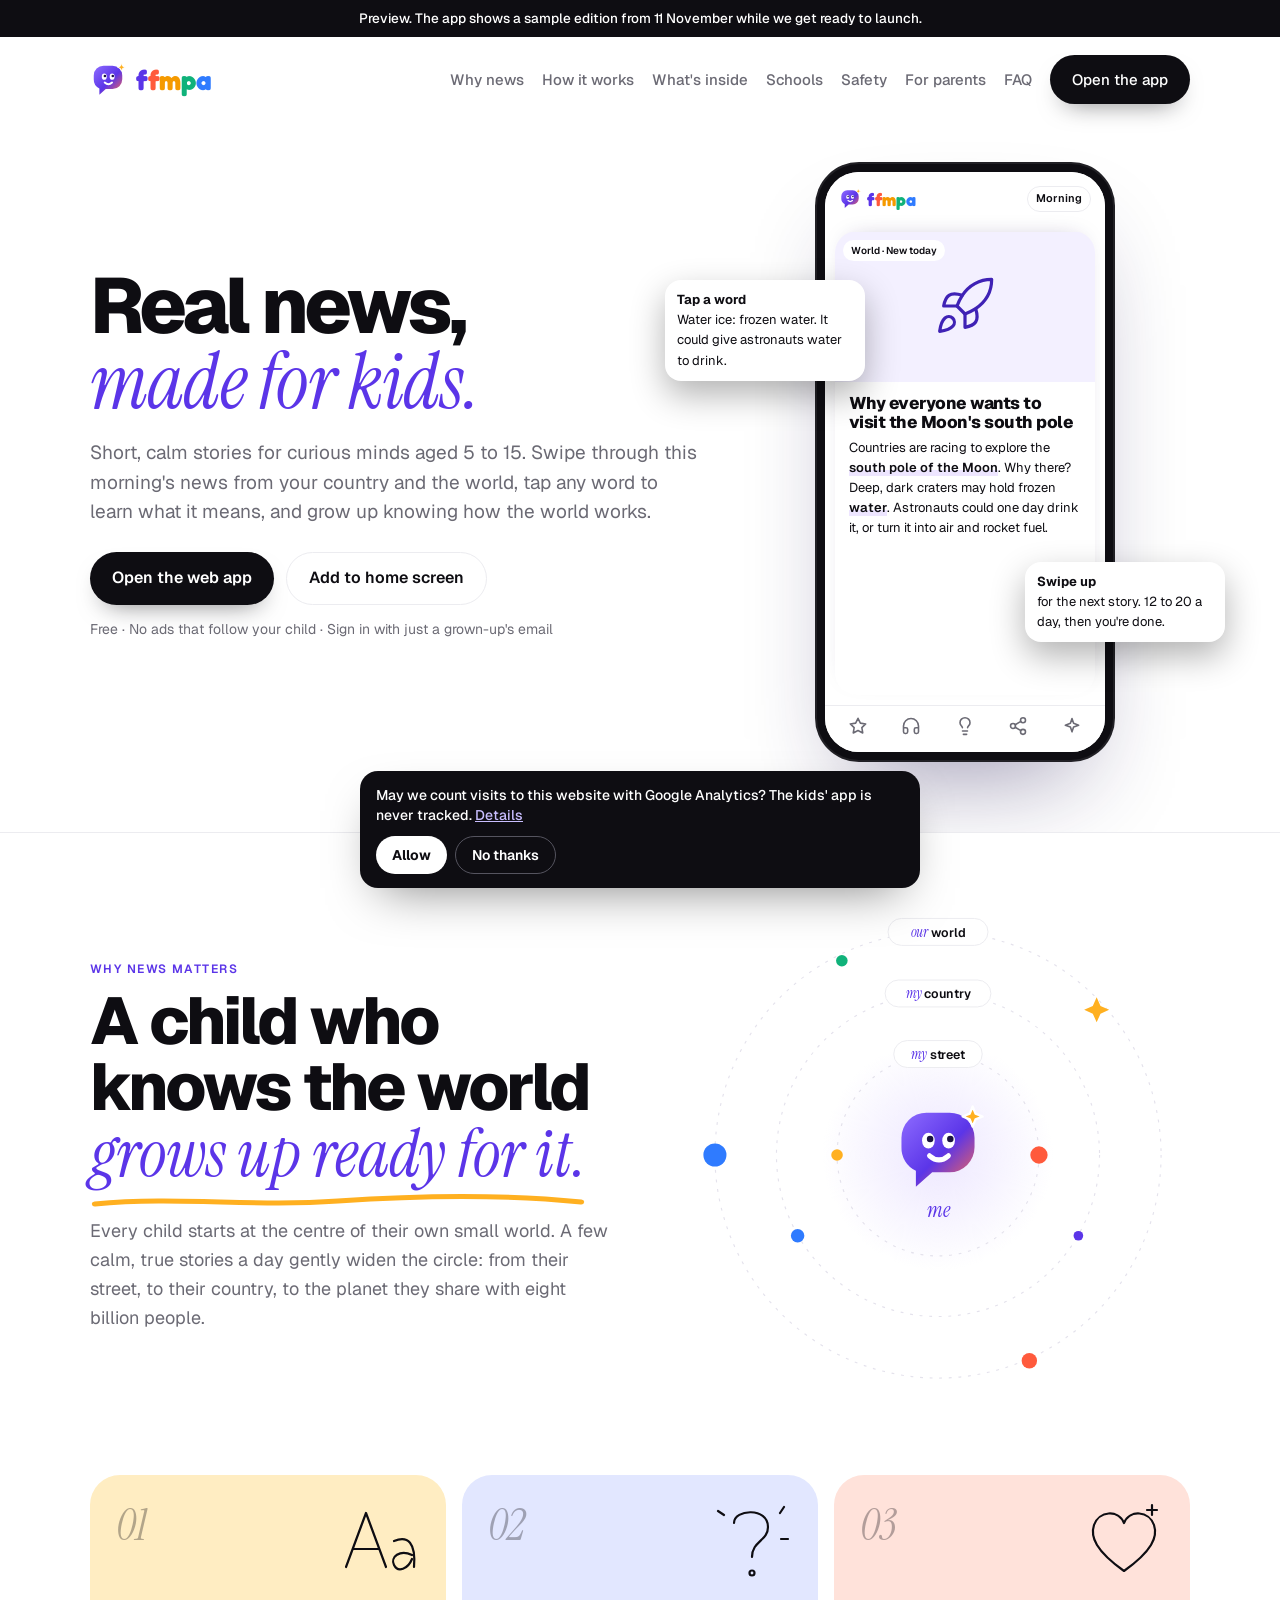
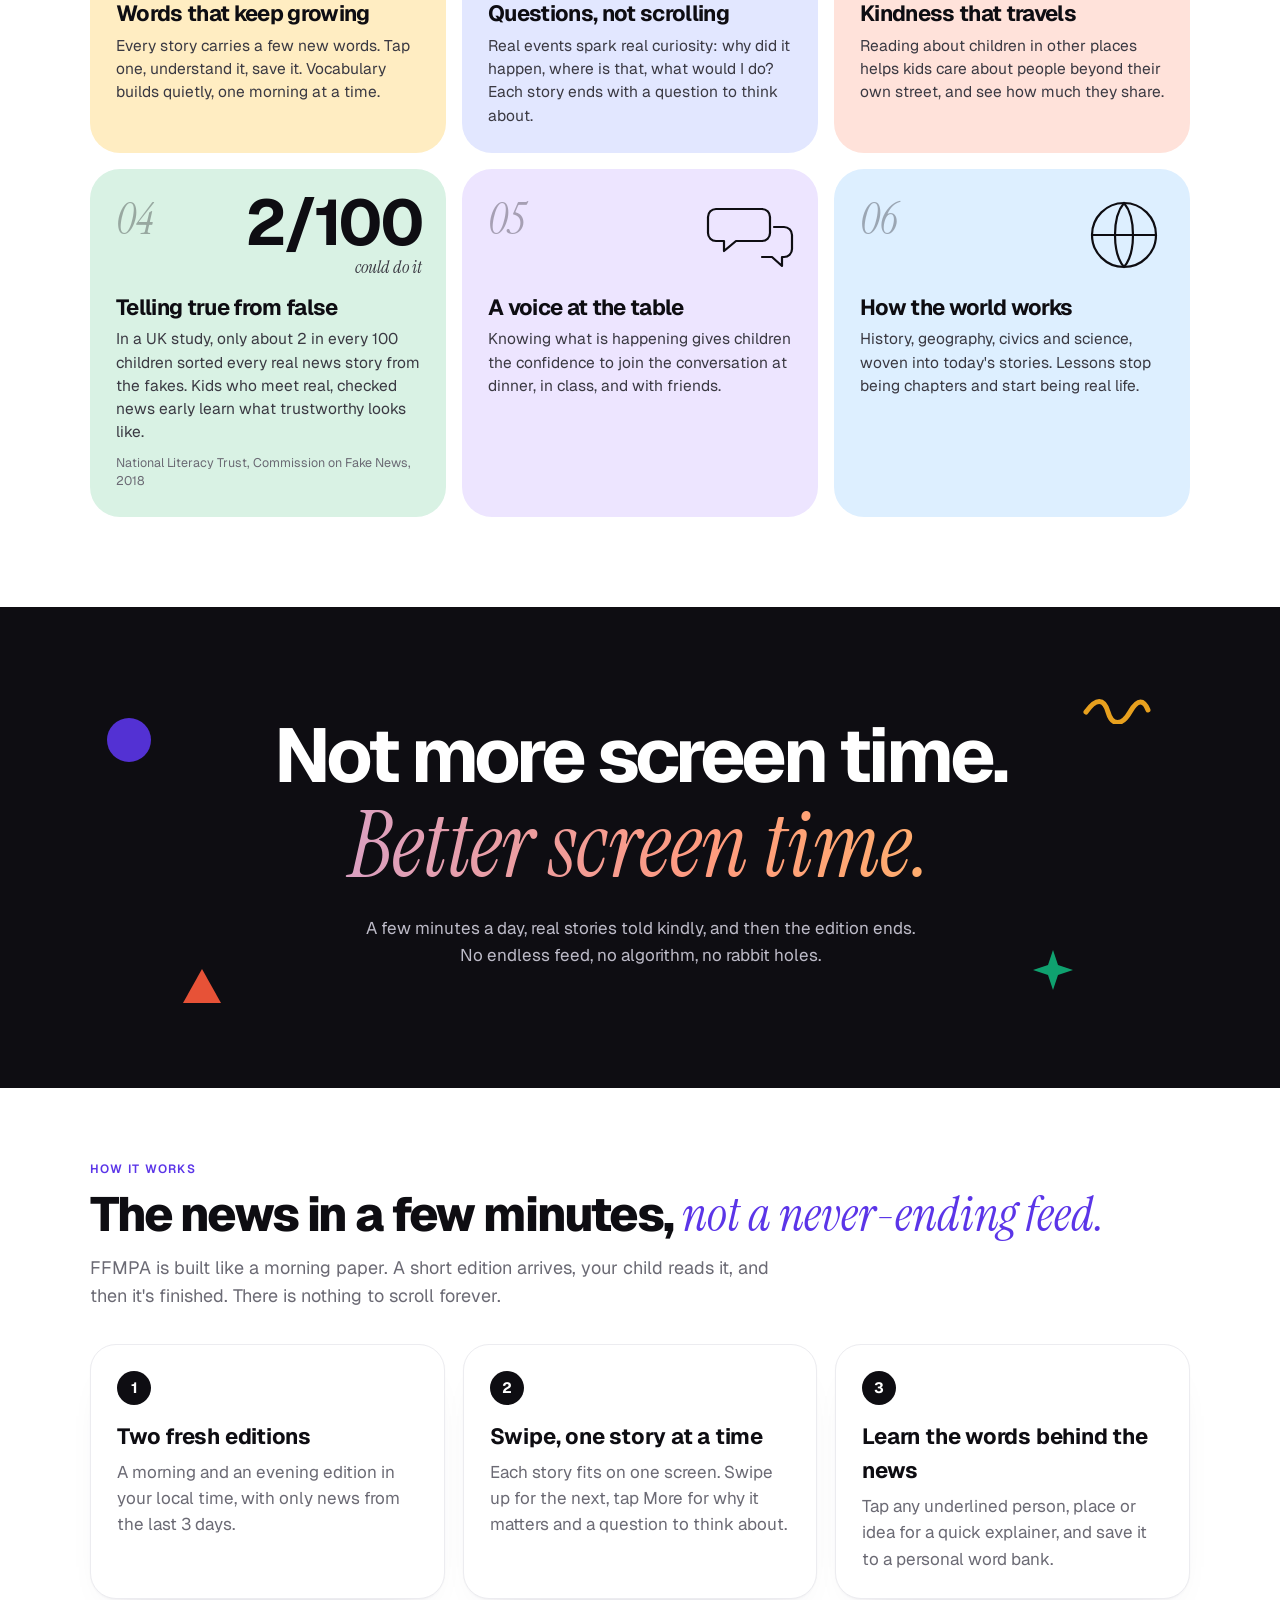
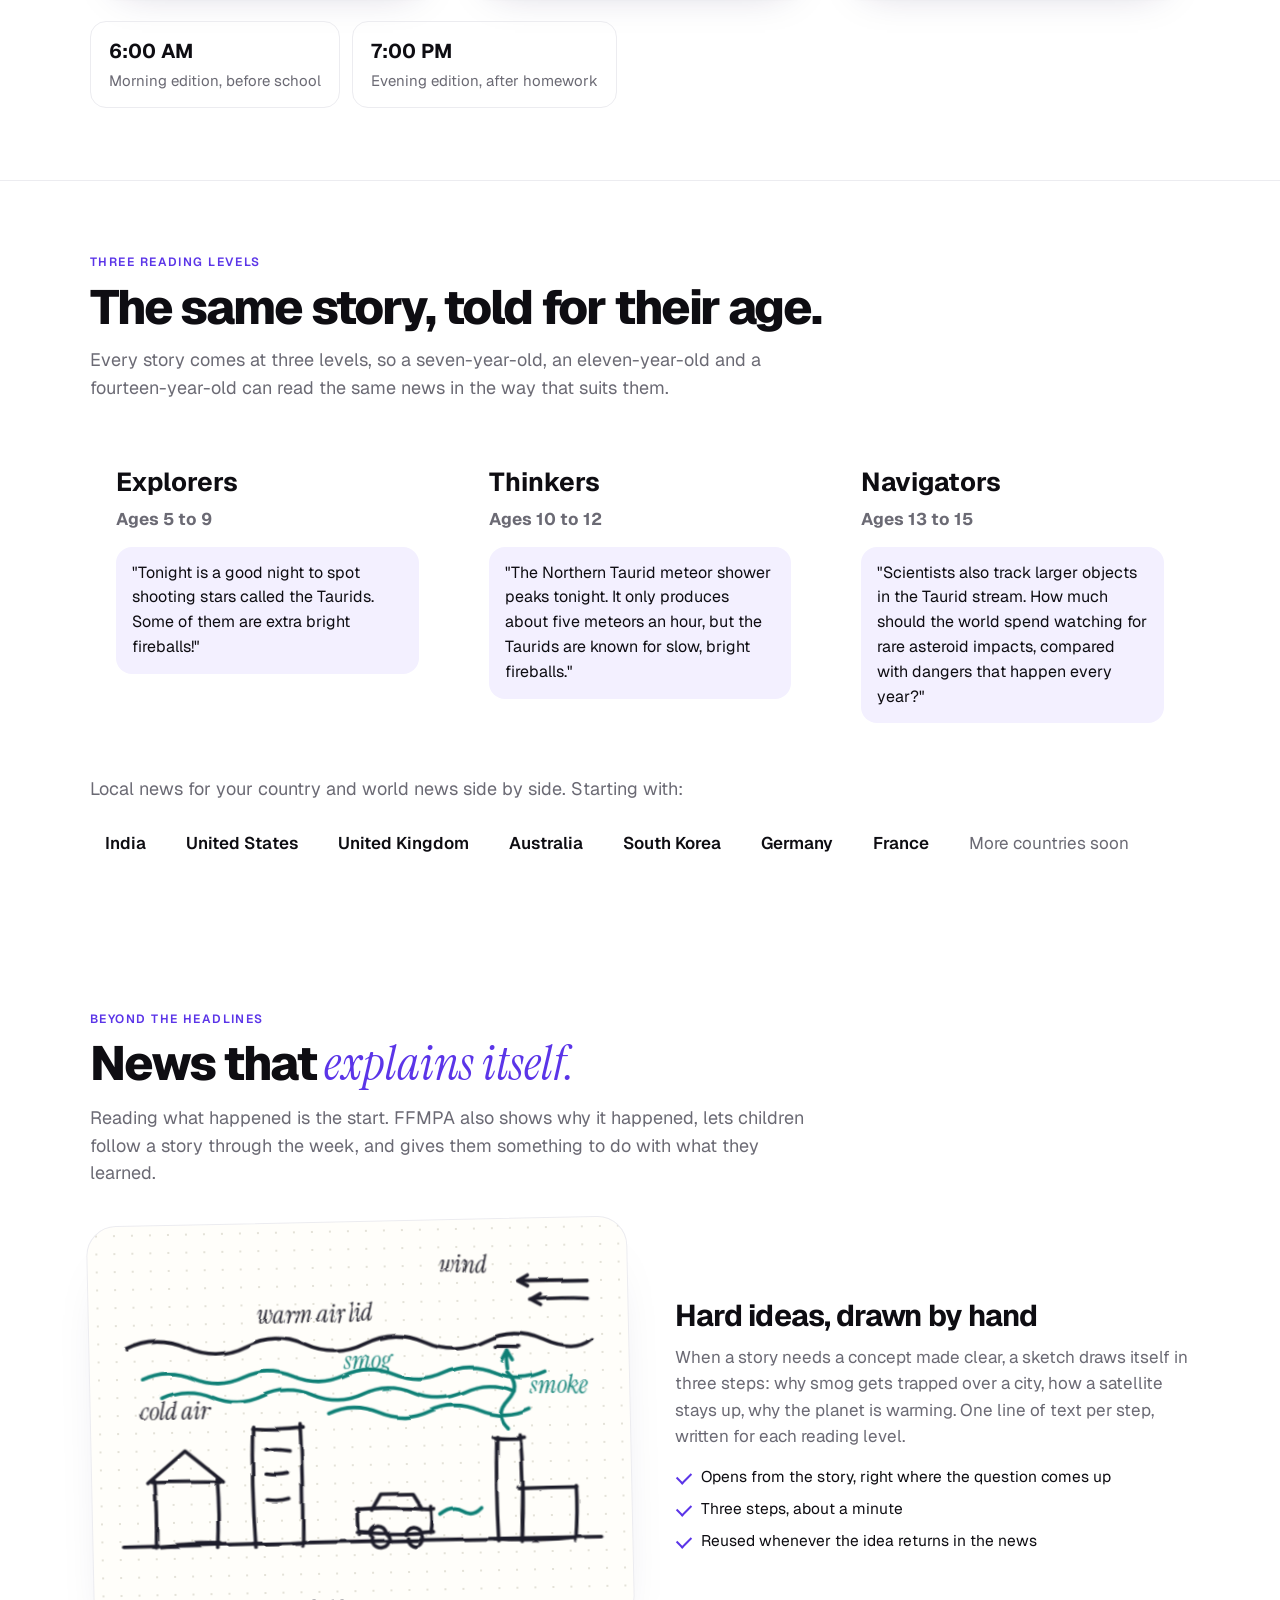
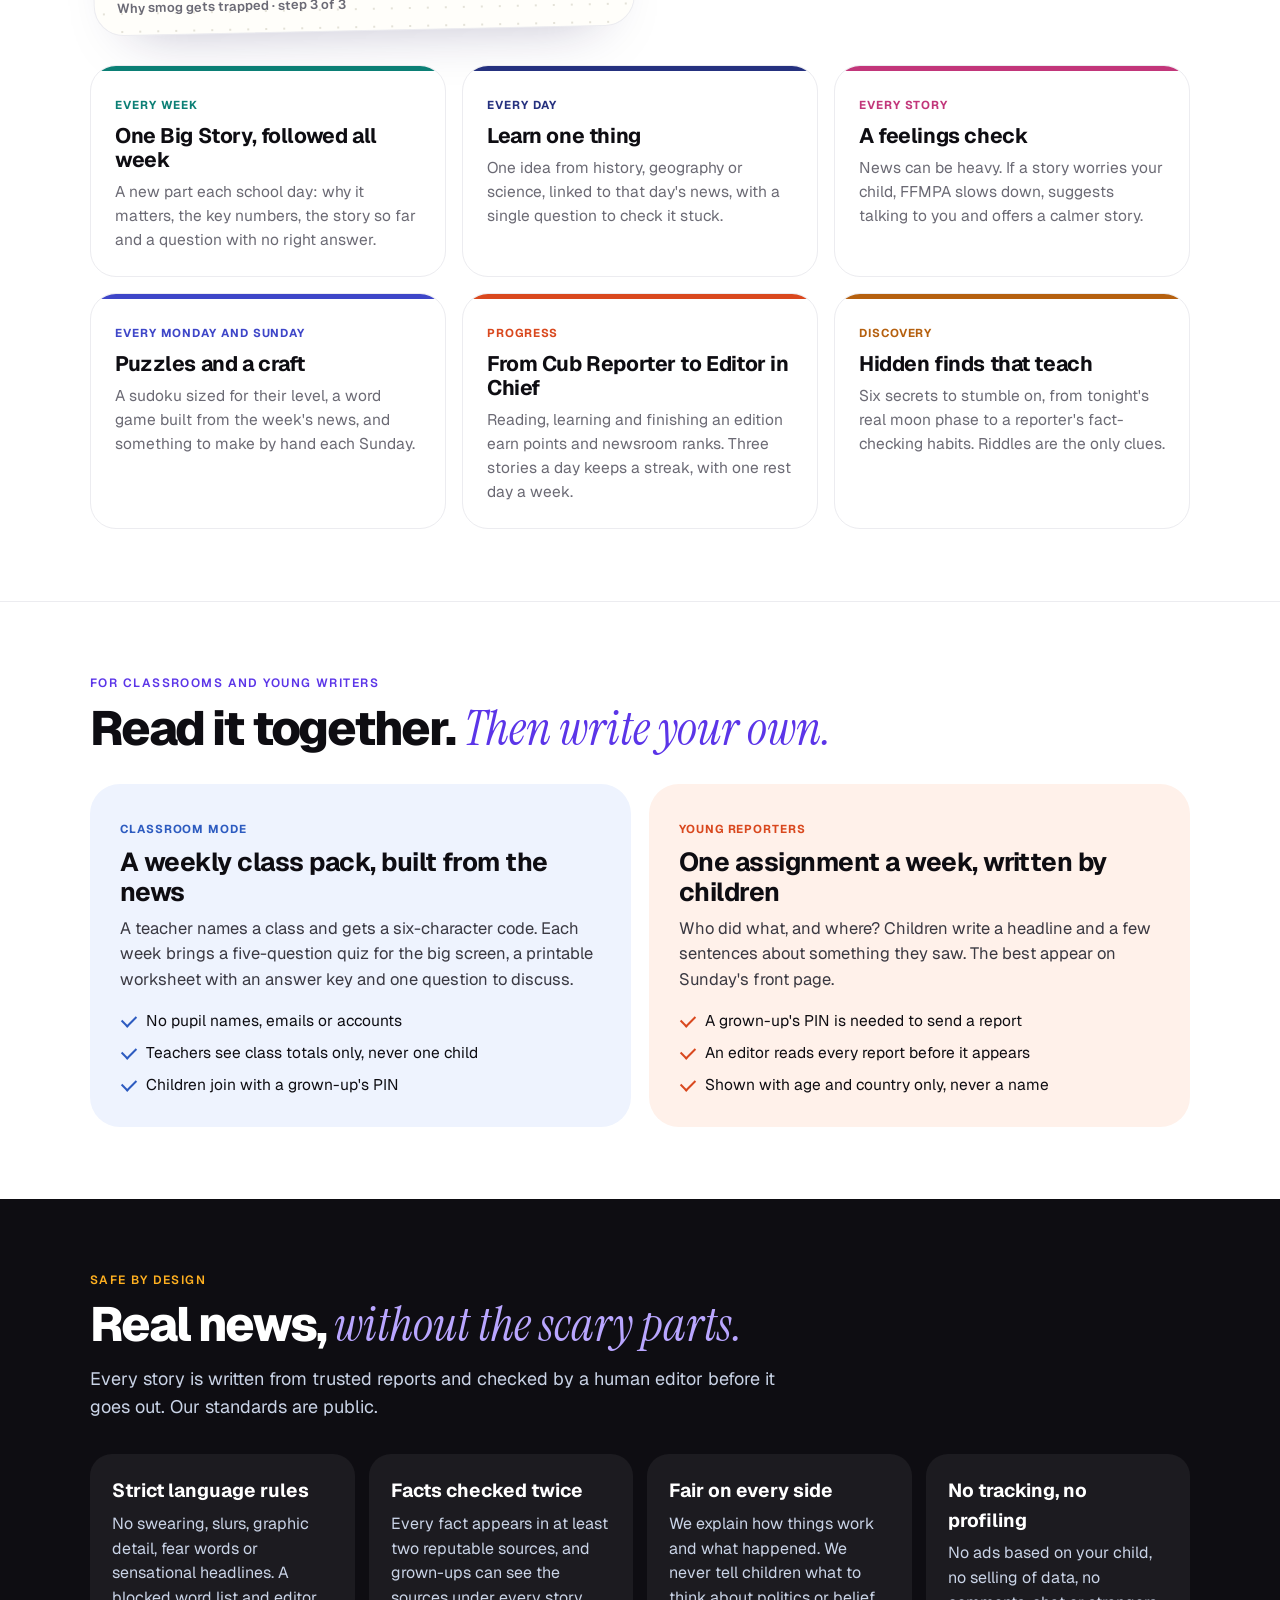
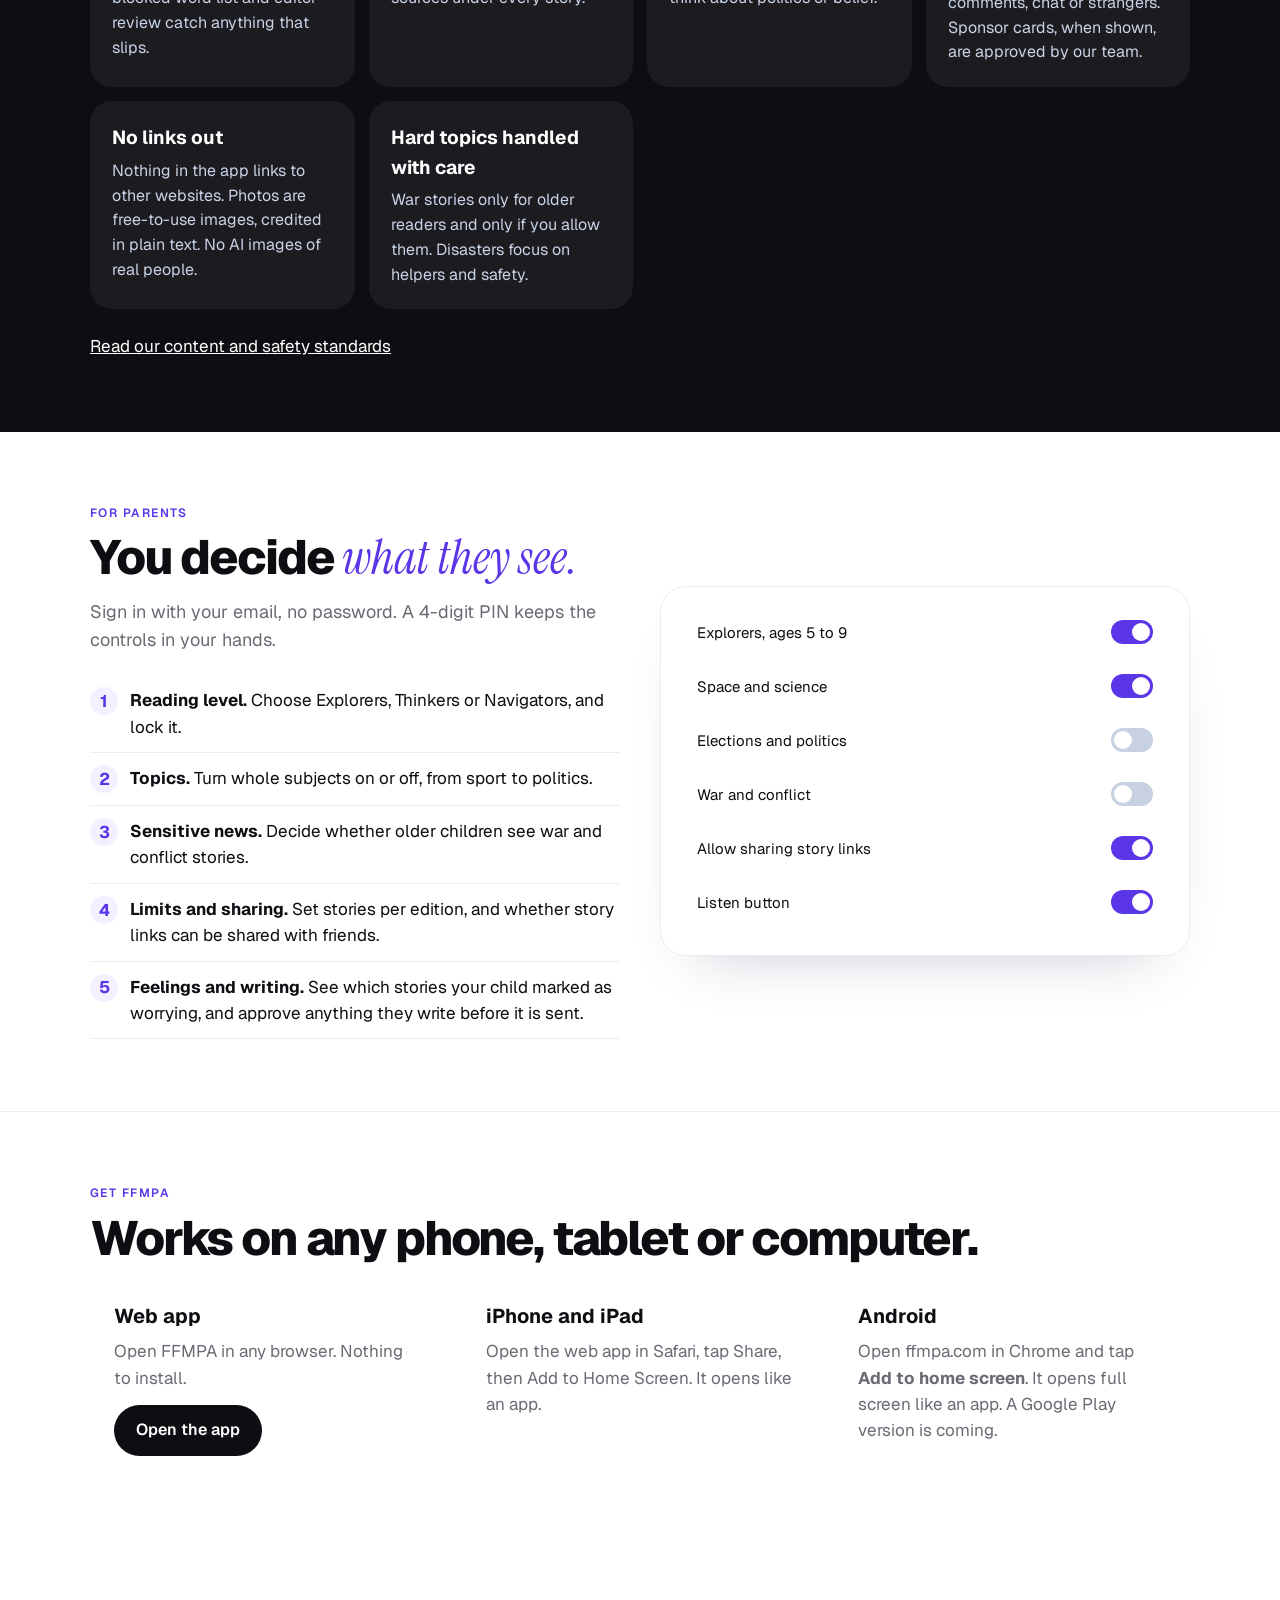
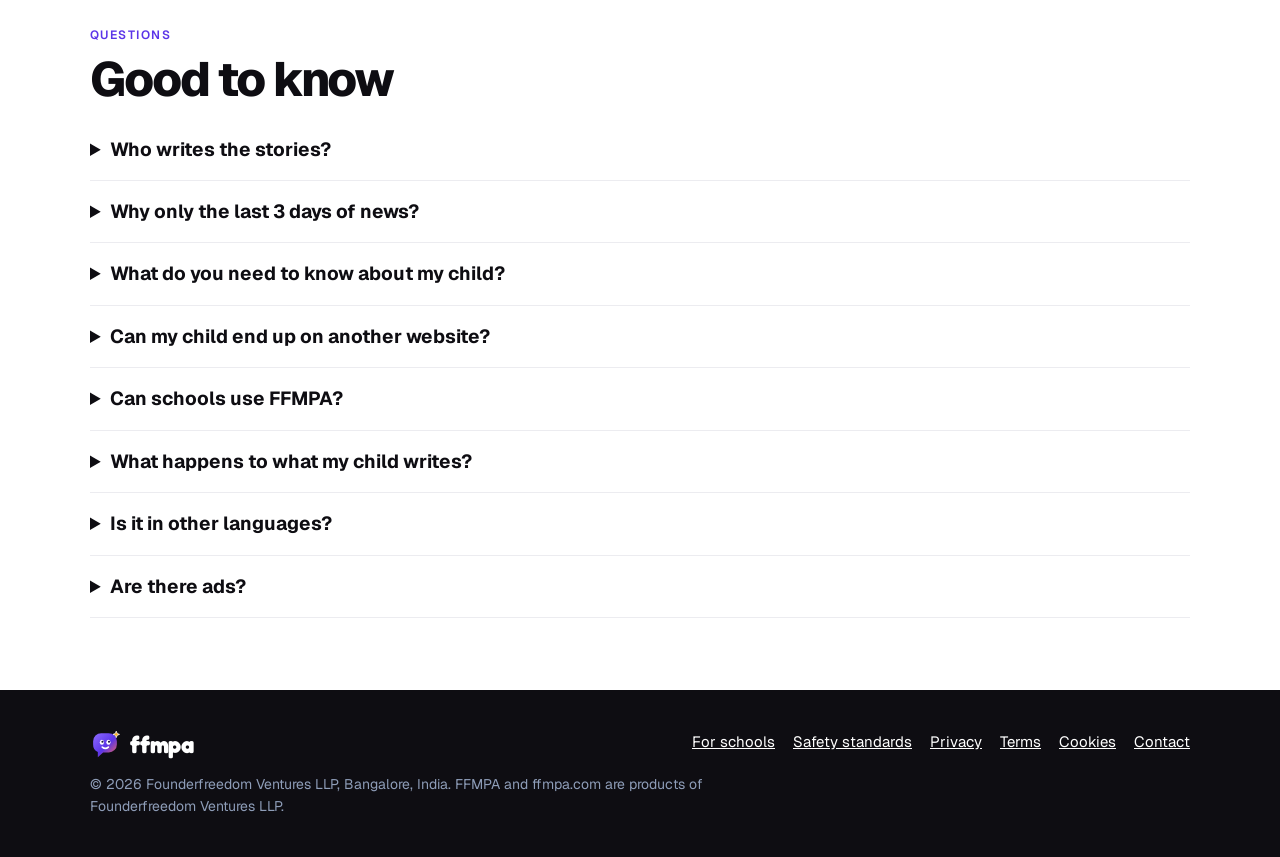
==== commit f38b84b7: "Installable web app, finger-following swipe, phone polish Service worker, full manifest with maskabl" ====
--- a/site/index.html
+++ b/site/index.html
@@ -17,7 +17,9 @@
 <link rel="icon" type="image/png" sizes="192x192" href="/assets/icon-192.png">
 <link rel="apple-touch-icon" href="/assets/apple-touch-icon.png">
 <link rel="manifest" href="/manifest.webmanifest">
-<meta name="theme-color" content="#5B35E8">
+<meta name="theme-color" content="#FFFFFF">
+<meta name="apple-mobile-web-app-capable" content="yes">
+<meta name="apple-mobile-web-app-title" content="FFMPA">
 <script type="application/ld+json">[{"@context": "https://schema.org", "@type": "Organization", "@id": "https://ffmpa.com/#org", "name": "FFMPA", "legalName": "Founderfreedom Ventures LLP", "url": "https://ffmpa.com/", "logo": "https://ffmpa.com/assets/icon-512.png", "description": "FFMPA publishes real news for children aged 5 to 15.", "address": {"@type": "PostalAddress", "addressLocality": "Bengaluru", "addressCountry": "IN"}}, {"@context": "https://schema.org", "@type": "WebSite", "@id": "https://ffmpa.com/#site", "url": "https://ffmpa.com/", "name": "FFMPA", "description": "Real news made for kids aged 5 to 15. Short, calm stories at three reading levels, twice a day, checked by human editors. No links out, no tracking. Free to start.", "inLanguage": "en", "publisher": {"@id": "https://ffmpa.com/#org"}}, {"@context": "https://schema.org", "@type": "WebApplication", "name": "FFMPA Kids News", "url": "https://ffmpa.com/app/", "applicationCategory": "EducationalApplication", "operatingSystem": "Any (web browser), Android", "inLanguage": "en", "description": "Real news made for kids aged 5 to 15. Short, calm stories at three reading levels, twice a day, checked by human editors. No links out, no tracking. Free to start.", "isFamilyFriendly": true, "audience": {"@type": "PeopleAudience", "suggestedMinAge": 5, "suggestedMaxAge": 15}, "offers": {"@type": "Offer", "price": "0", "priceCurrency": "USD"}, "featureList": ["Three reading levels: Explorers 5 to 9, Thinkers 10 to 12, Navigators 13 to 15", "Two short editions a day with only the last 3 days of news", "Tap any word for an explainer", "Hand-drawn sketch explainers", "Big Story of the week", "Classroom mode with weekly quiz and worksheet", "Parent controls behind a PIN", "No links to other websites"], "publisher": {"@id": "https://ffmpa.com/#org"}}, {"@context": "https://schema.org", "@type": "FAQPage", "mainEntity": [{"@type": "Question", "name": "Who writes the stories?", "acceptedAnswer": {"@type": "Answer", "text": "Each edition is drafted from trusted news reports, written at three reading levels, and then read, corrected and approved by a human editor before it is published."}}, {"@type": "Question", "name": "Why only the last 3 days of news?", "acceptedAnswer": {"@type": "Answer", "text": "So nothing feels stale. Old stories disappear automatically, and each edition only adds what is new since the last one."}}, {"@type": "Question", "name": "What do you need to know about my child?", "acceptedAnswer": {"@type": "Answer", "text": "Only an optional first name or nickname, a reading level and a country. No birthday, school, photo or contact details. See the privacy policy for details."}}, {"@type": "Question", "name": "Can my child end up on another website?", "acceptedAnswer": {"@type": "Answer", "text": "No. FFMPA never links out: sources and photo credits are shown as plain text, sponsor cards carry no links, and sharing only copies a link to the story for a grown-up to send."}}, {"@type": "Question", "name": "Can schools use FFMPA?", "acceptedAnswer": {"@type": "Answer", "text": "Yes. Classroom mode gives a teacher a class code, a weekly quiz for the big screen and a printable worksheet. It holds no pupil names, and teachers see class totals only."}}, {"@type": "Question", "name": "What happens to what my child writes?", "acceptedAnswer": {"@type": "Answer", "text": "A Young reporters piece is sent only after a grown-up enters the PIN. An editor reads it before it can appear, and it is shown with age and country only. Private headlines a child writes for fun stay on the device."}}, {"@type": "Question", "name": "Is it in other languages?", "acceptedAnswer": {"@type": "Answer", "text": "FFMPA is in English for now."}}, {"@type": "Question", "name": "Are there ads?", "acceptedAnswer": {"@type": "Answer", "text": "There are no ads based on your child, and we never sell data. Some editions may show a clearly labelled sponsor card that our team has approved, the same for every child in a country. They are off by default for the youngest readers."}}]}]</script>
 <link rel="preconnect" href="https://fonts.googleapis.com">
 <link rel="preconnect" href="https://fonts.gstatic.com" crossorigin>
@@ -257,7 +259,7 @@
       <div>
         <h1>Real news, <em>made for kids.</em></h1>
         <p class="lede">Short, calm stories for curious minds aged 5 to 15. Swipe through this morning's news from your country and the world, tap any word to learn what it means, and grow up knowing how the world works.</p>
-        <div class="ctas"><a class="btn sun" href="/app/">Open the web app</a><a class="btn line" href="#get">Android and iPhone</a></div>
+        <div class="ctas"><a class="btn sun" href="/app/">Open the web app</a><a class="btn line" href="#get" id="instBtn">Add to home screen</a></div>
         <p class="small">Free · No ads that follow your child · Sign in with just a grown-up's email</p>
       </div>
       <div class="phone" aria-label="The FFMPA app showing a story about the Moon">
@@ -447,7 +449,7 @@
     <div class="get">
       <div style="background:#fff"><h3>Web app</h3><p>Open FFMPA in any browser. Nothing to install.</p><a class="btn dark" href="/app/">Open the app</a></div>
       <div style="background:#fff"><h3>iPhone and iPad</h3><p>Open the web app in Safari, tap Share, then Add to Home Screen. It opens like an app.</p></div>
-      <div style="background:#fff"><h3>Android</h3><p>The Android app is coming to Google Play. Until then, the web app works in Chrome and can be added to your home screen.</p></div>
+      <div style="background:#fff"><h3>Android</h3><p>Open ffmpa.com in Chrome and tap <b>Add to home screen</b>. It opens full screen like an app. A Google Play version is coming.</p></div>
     </div>
   </div>
 </section>
@@ -488,6 +490,9 @@
 var io=new IntersectionObserver(function(es){es.forEach(function(e){if(e.isIntersecting){e.target.classList.add('in');io.unobserve(e.target);}})},{threshold:.18,rootMargin:'0px 0px -40px 0px'});
 els.forEach(function(e){io.observe(e)});})();
 </script>
+<script>(function(){var ev=null,b=document.getElementById('instBtn');addEventListener('beforeinstallprompt',function(e){e.preventDefault();ev=e;if(b){b.textContent='Install the app';}});
+if(b)b.addEventListener('click',function(e){if(ev){e.preventDefault();ev.prompt();ev=null;}});
+if('serviceWorker' in navigator&&location.protocol==='https:')addEventListener('load',function(){navigator.serviceWorker.register('/sw.js',{scope:'/'}).catch(function(){});});})();</script>
 <div id="gaAsk" hidden style="position:fixed;left:12px;right:12px;bottom:12px;z-index:999;max-width:560px;margin:0 auto;background:#0E0D12;color:#fff;border-radius:18px;padding:14px 16px;font:500 14px/1.45 Geist,system-ui,sans-serif;box-shadow:0 20px 50px -20px rgba(0,0,0,.5)">May we count visits to this website with Google Analytics? The kids' app is never tracked. <a href="/cookies/" style="color:#C9BEFF">Details</a>
 <div style="display:flex;gap:8px;margin-top:10px"><button id="gaYes" style="border:0;border-radius:999px;padding:8px 16px;font:inherit;font-weight:700;background:#fff;color:#0E0D12;cursor:pointer">Allow</button><button id="gaNo" style="border:1px solid #55545F;border-radius:999px;padding:8px 16px;font:inherit;font-weight:600;background:transparent;color:#fff;cursor:pointer">No thanks</button></div></div>
 <script>(function(){var k='ffmpa-analytics',v=null;try{v=localStorage.getItem(k)}catch(e){}var b=document.getElementById('gaAsk');if(!b)return;if(!v)b.hidden=false;function set(x){try{localStorage.setItem(k,x)}catch(e){}b.hidden=true;if(x==='yes')gtag('consent','update',{analytics_storage:'granted'});}
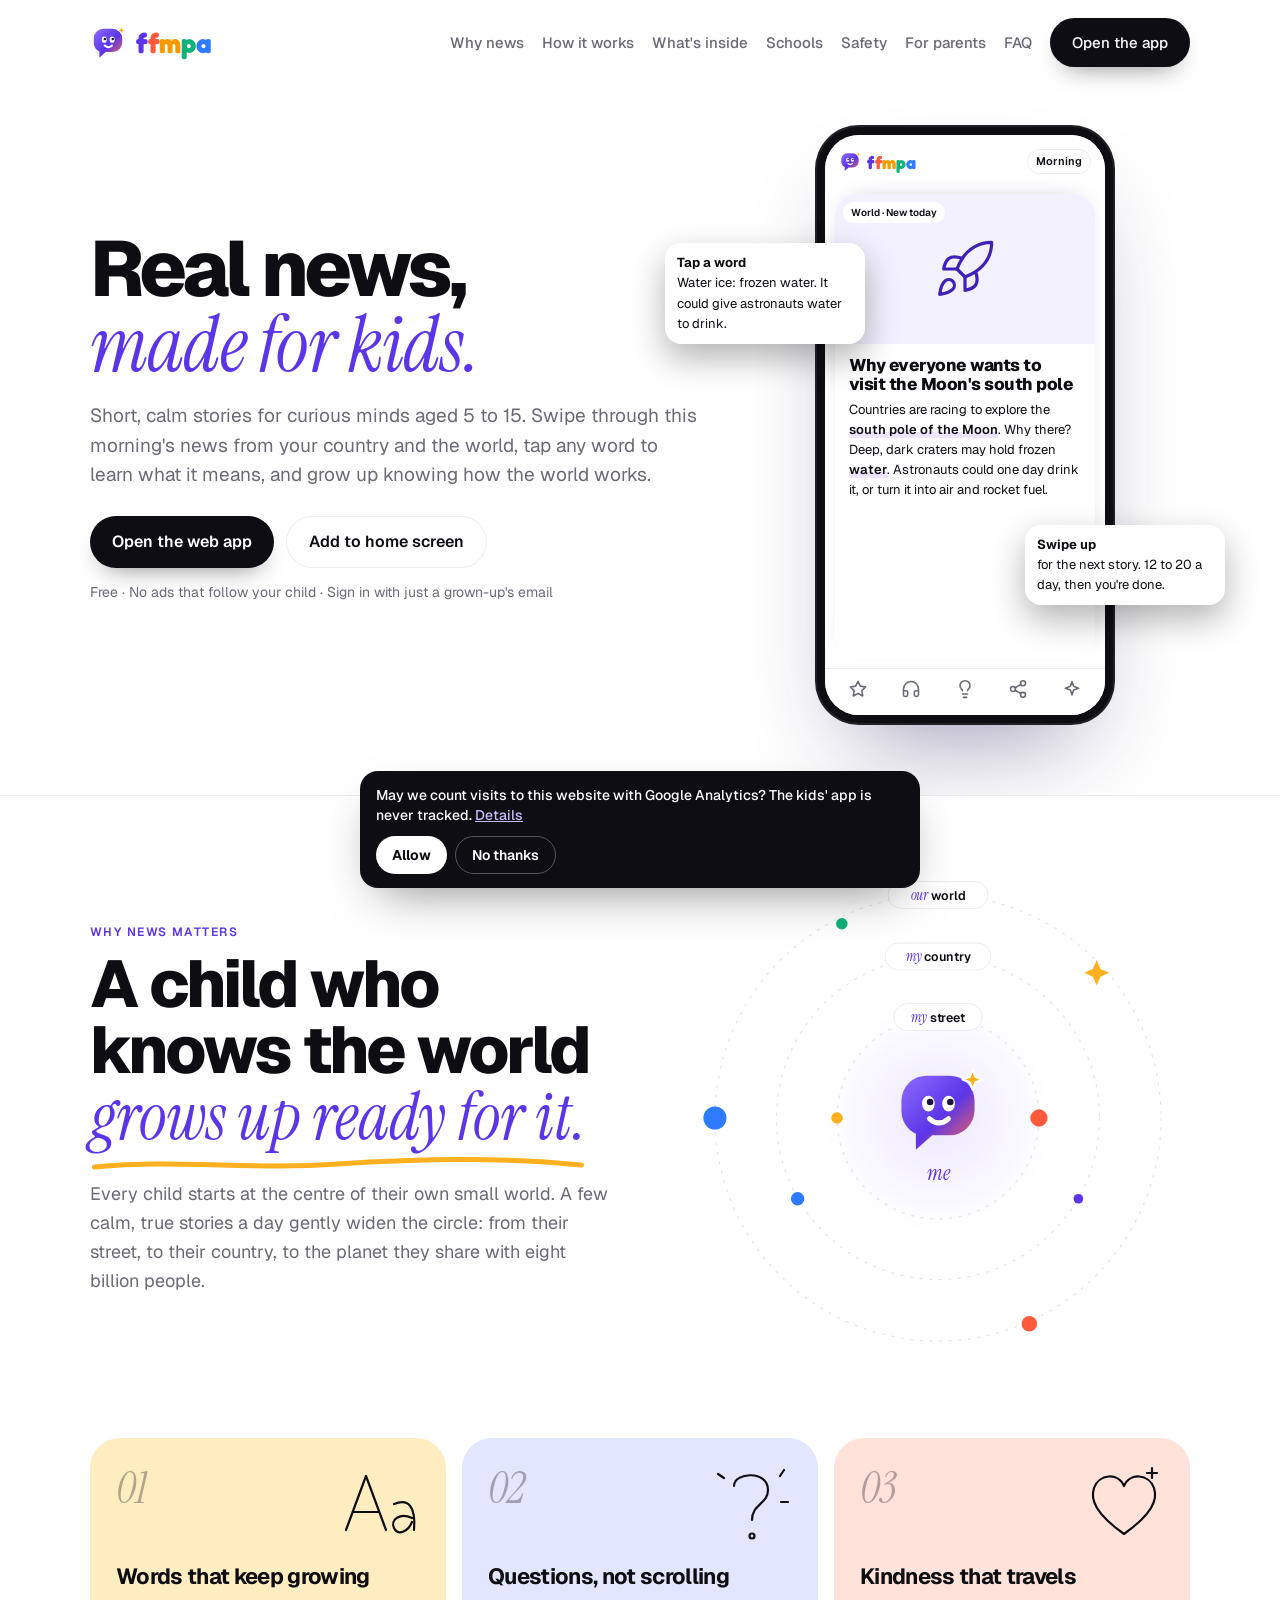
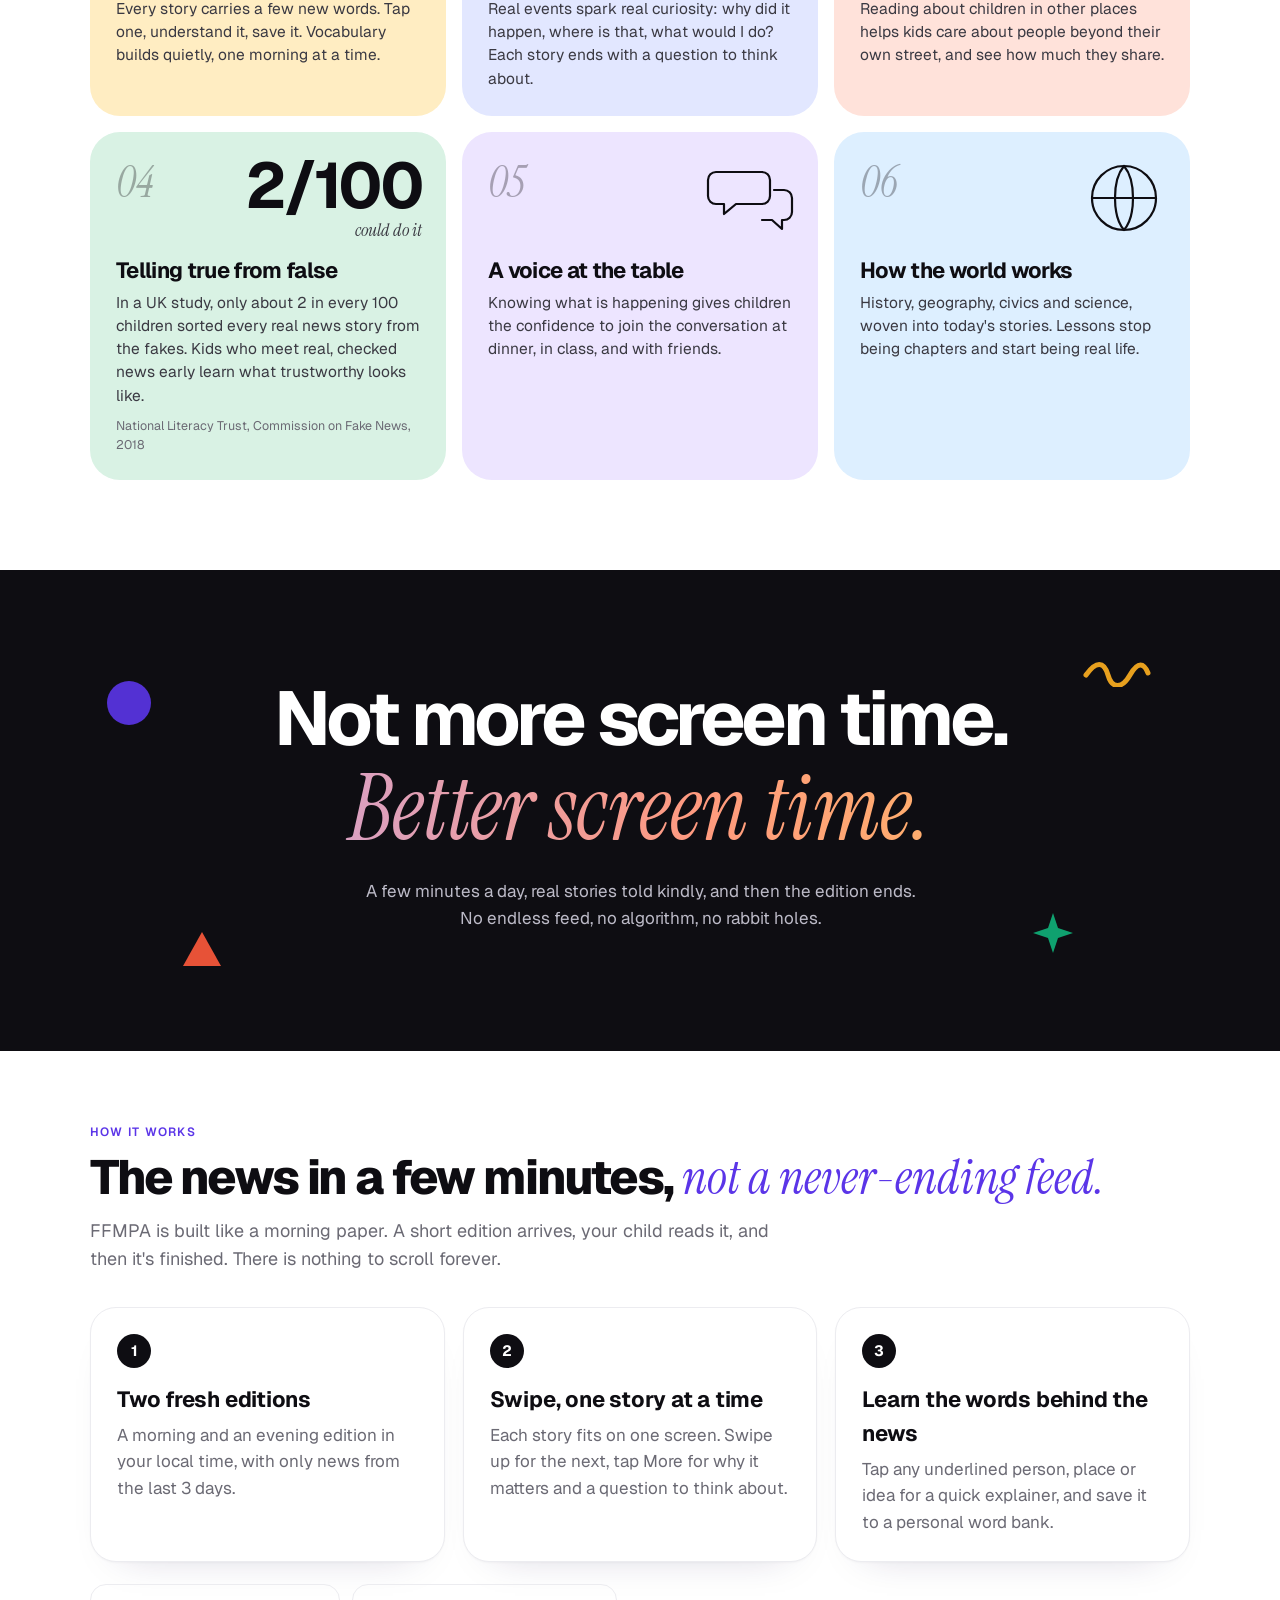
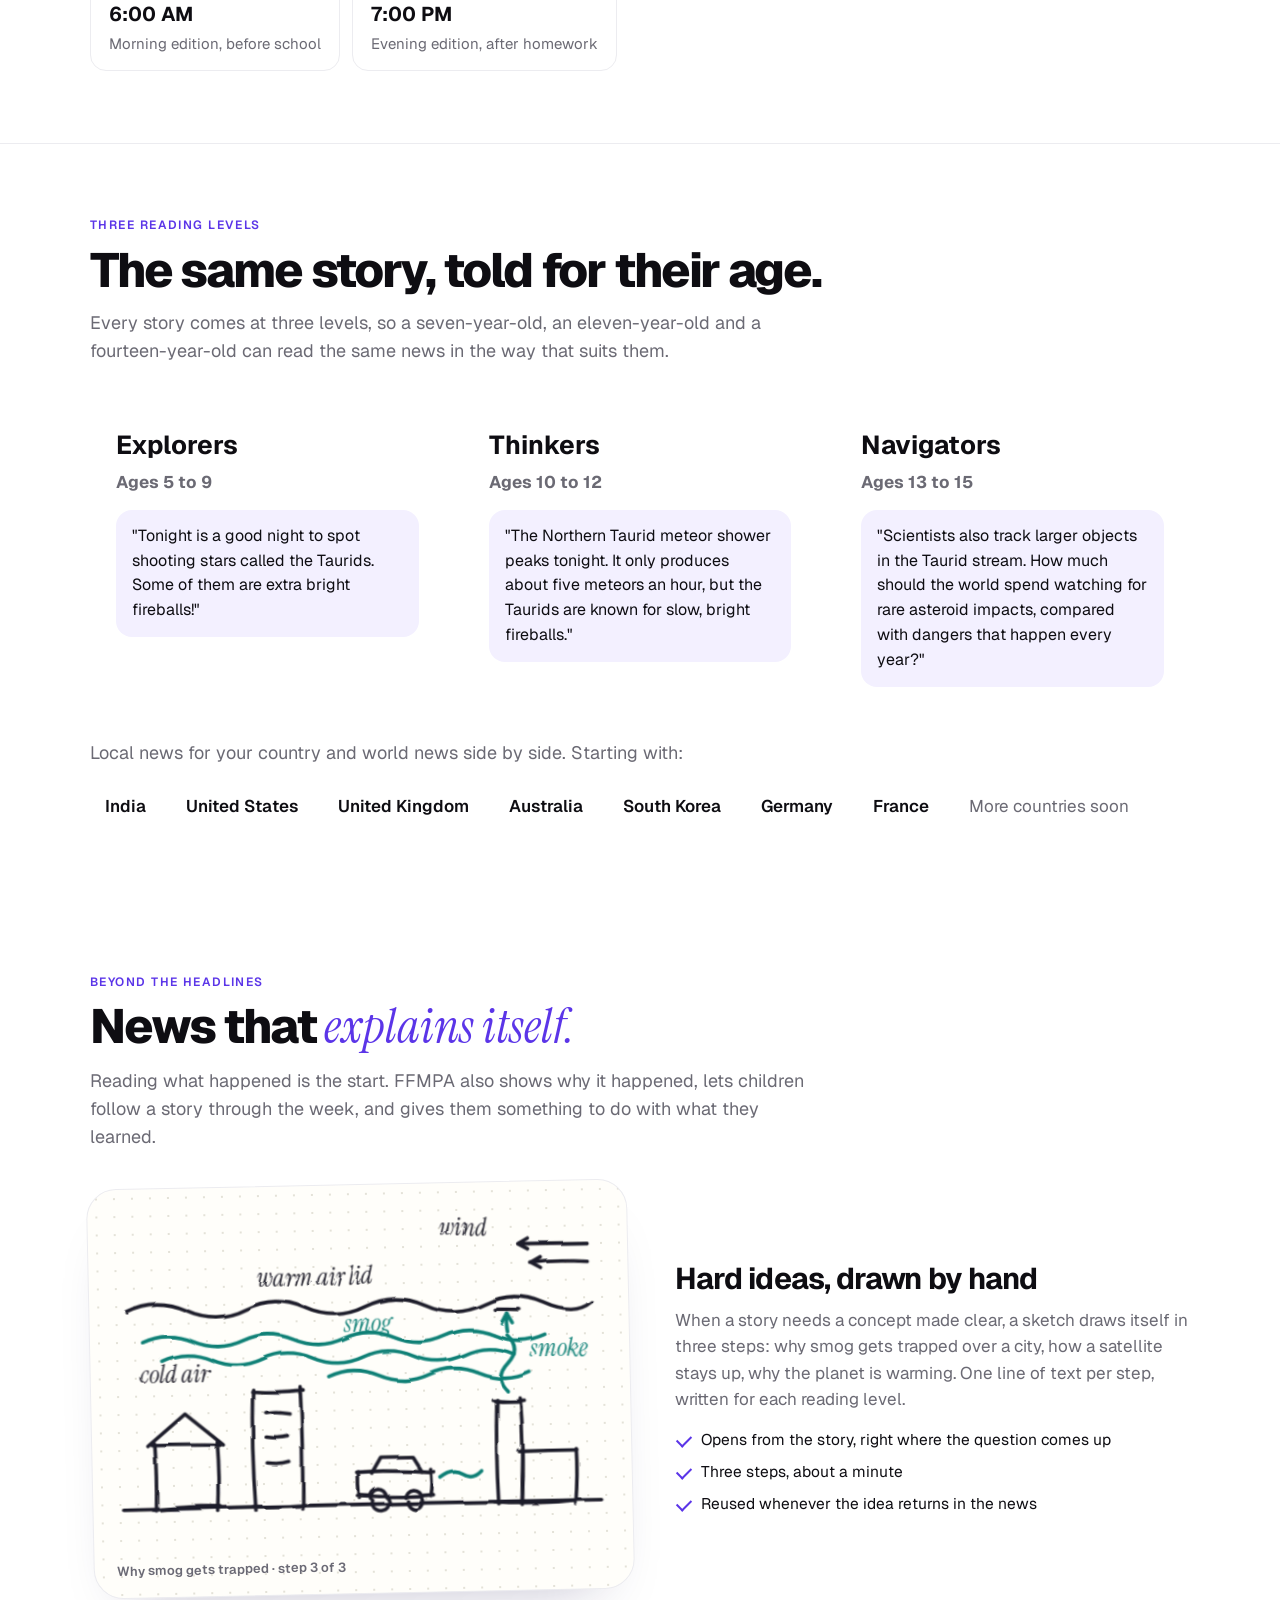
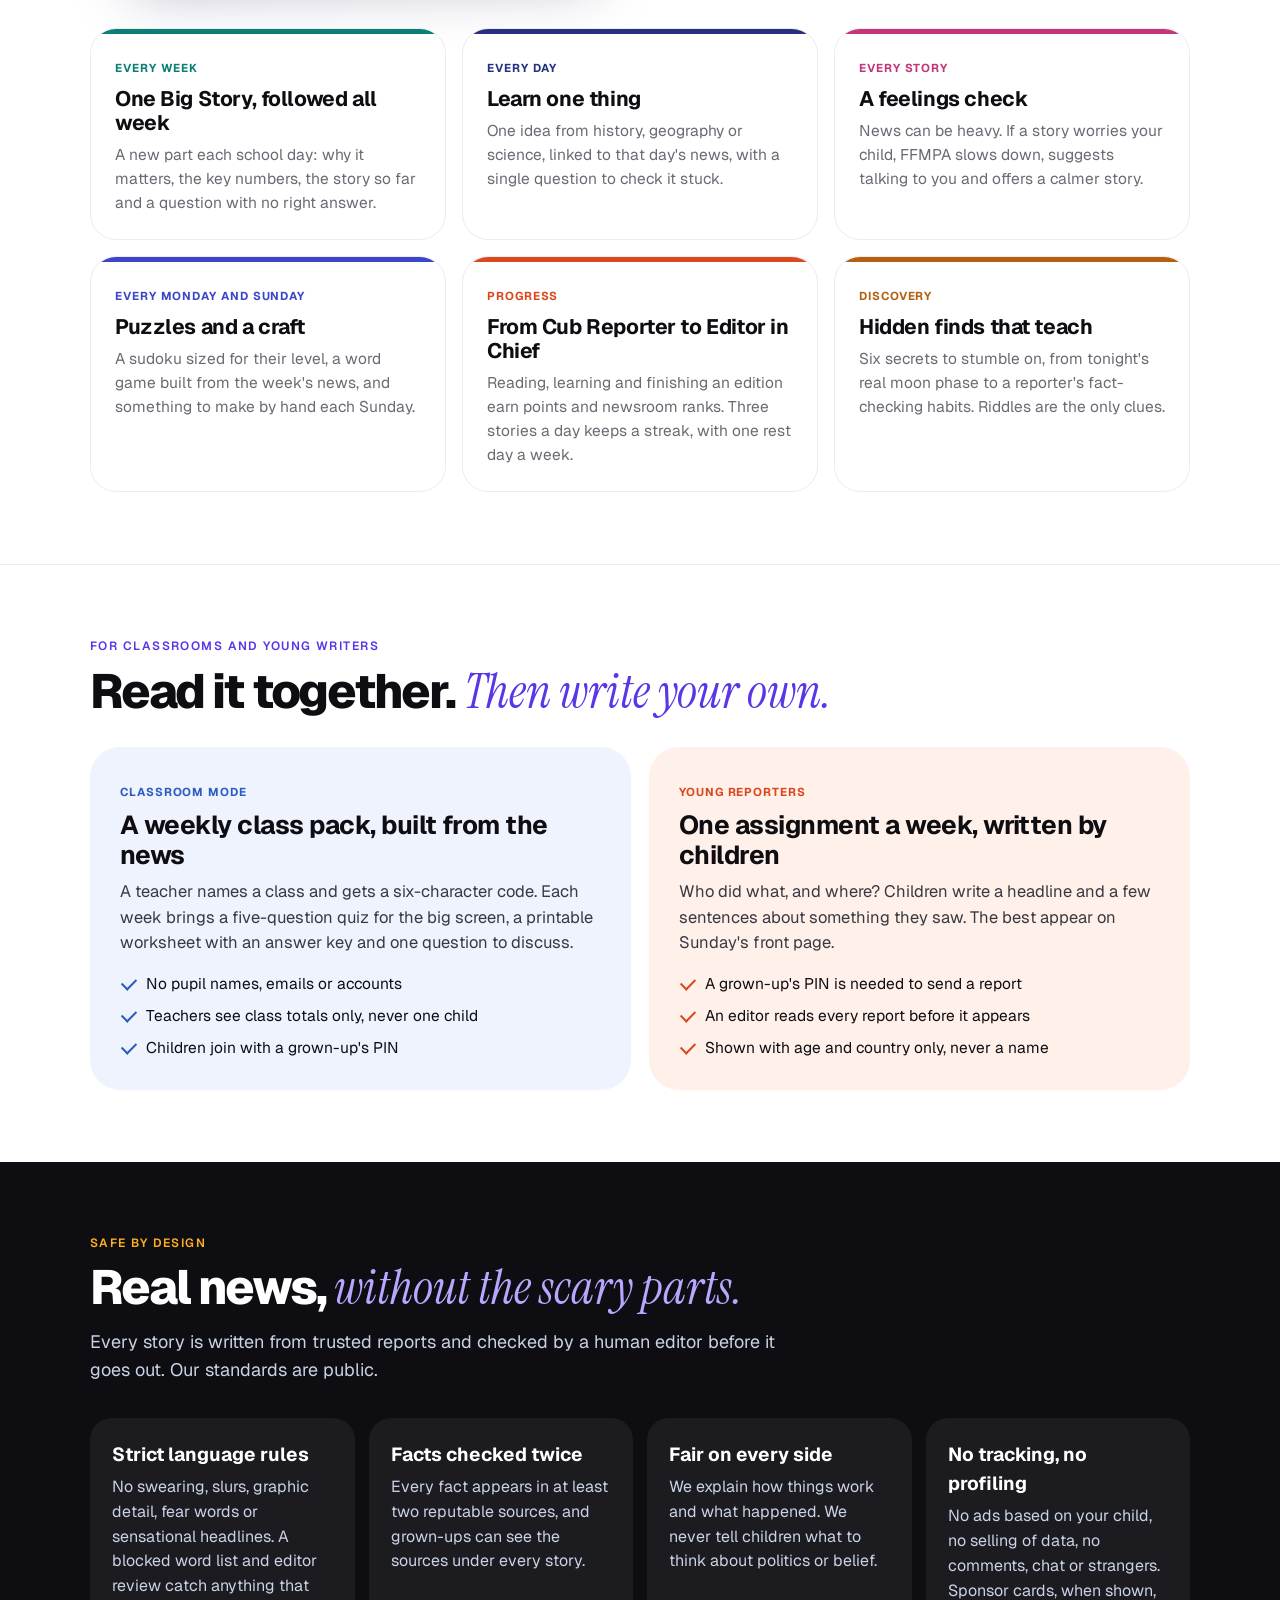
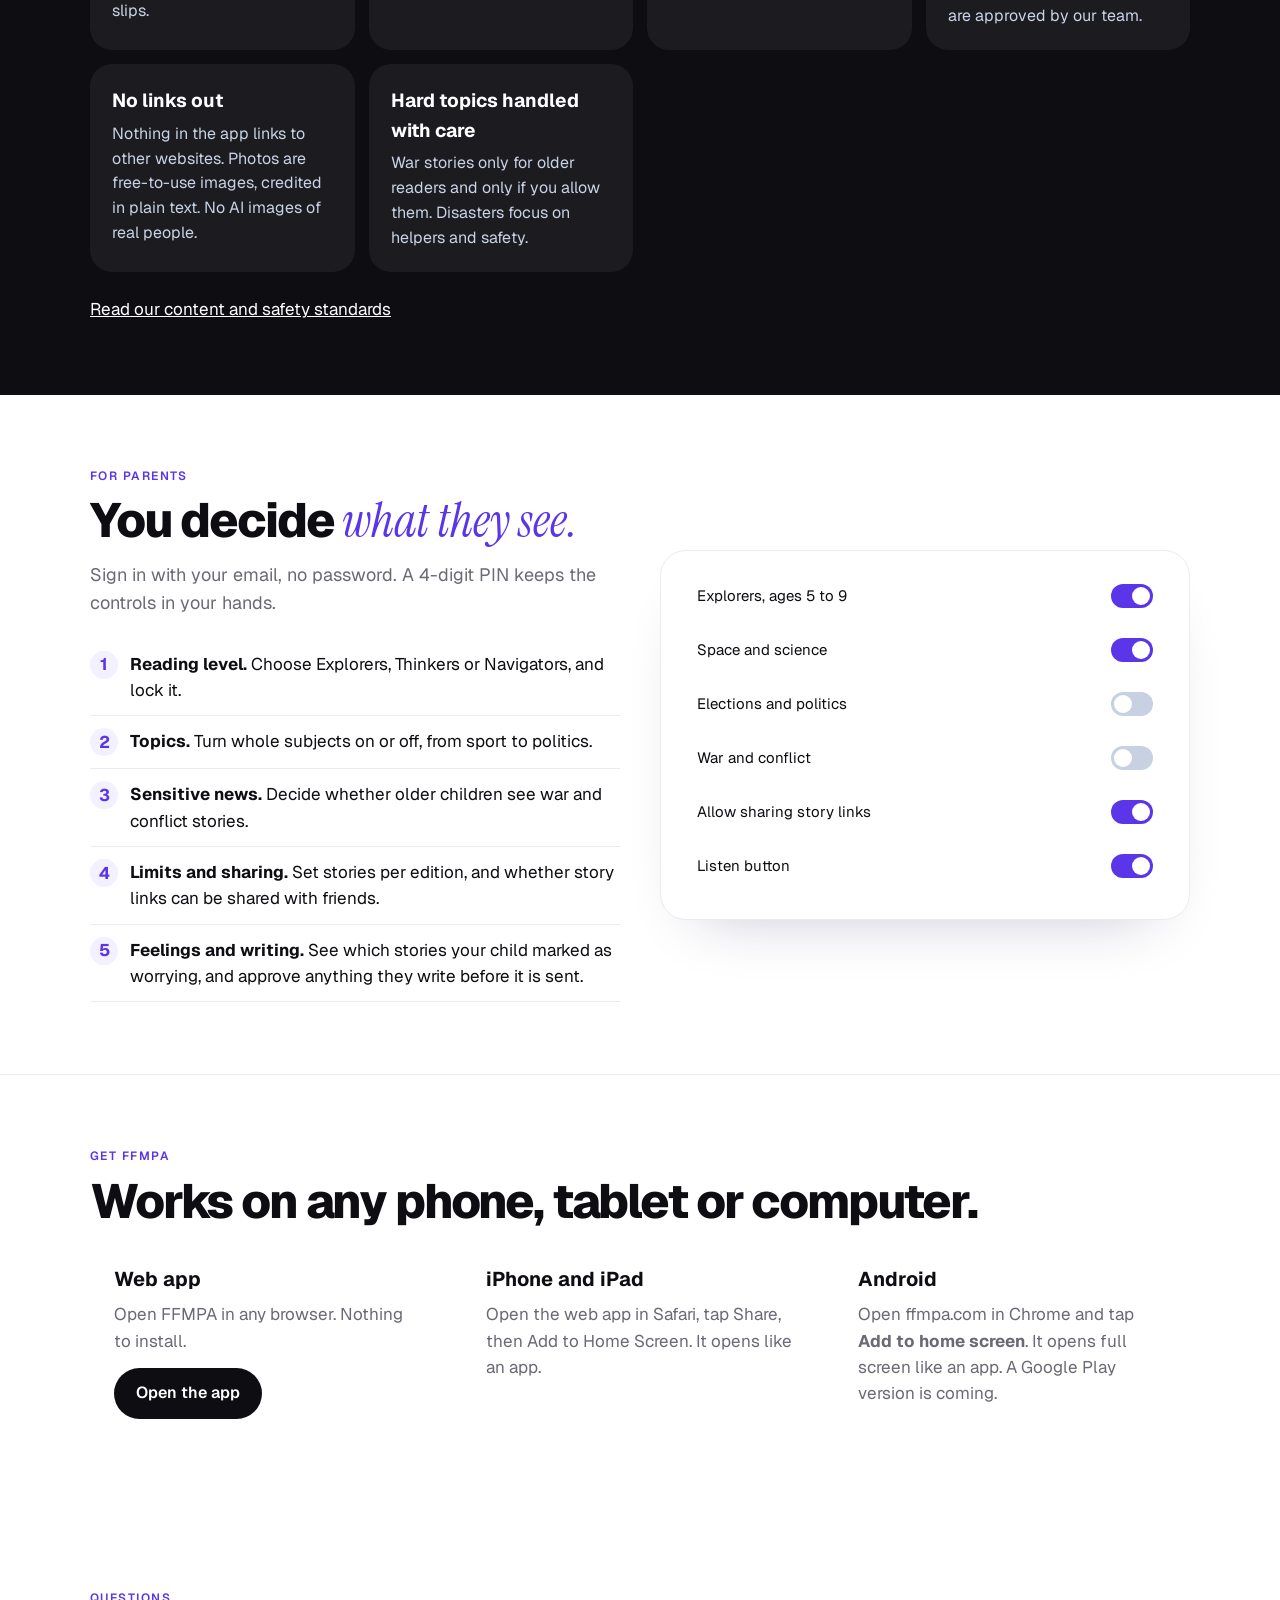
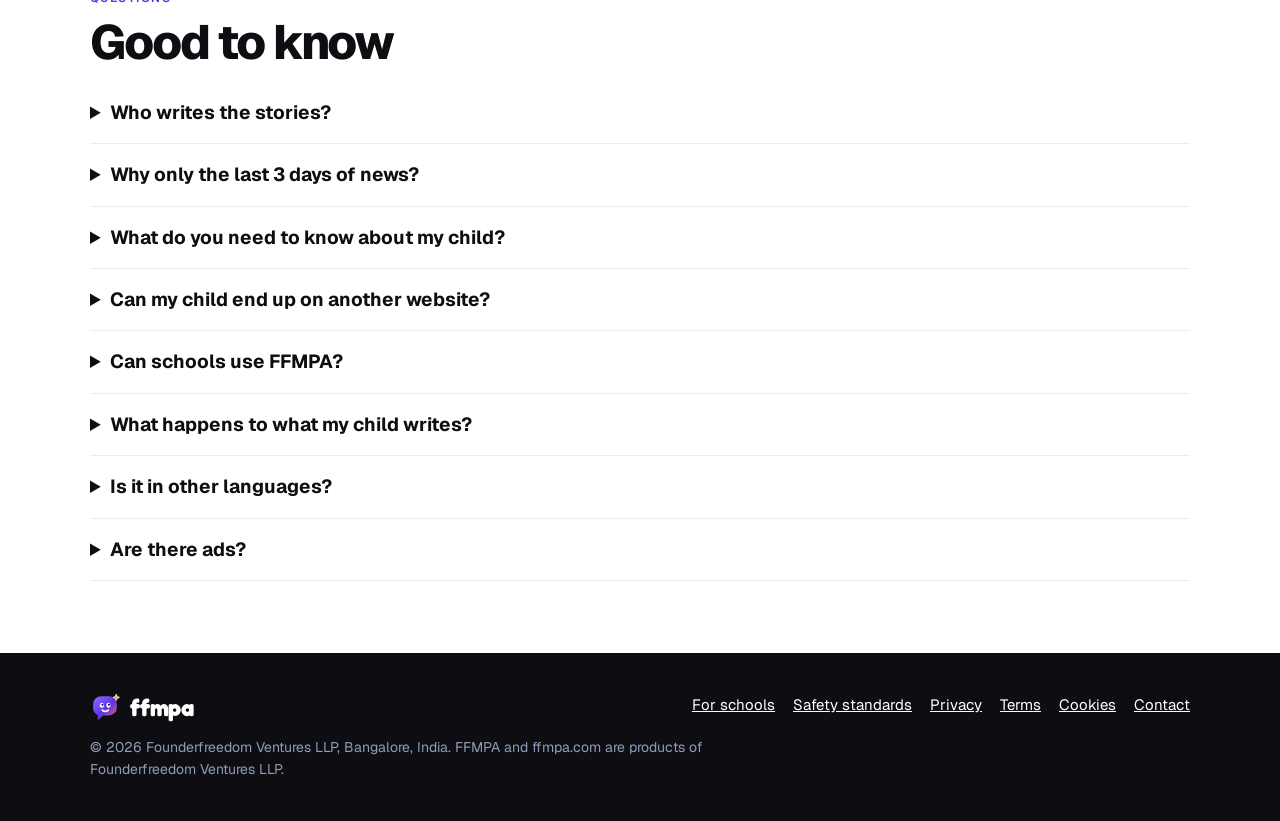
==== commit 331ba367: "Remove preview banner now that daily editions are live Co-Authored-By: Claude Opus 5.5 <noreply@anth" ====
--- a/site/index.html
+++ b/site/index.html
@@ -237,7 +237,6 @@
 input:-webkit-autofill,textarea:-webkit-autofill,select:-webkit-autofill{-webkit-text-fill-color:#0E0D12!important;box-shadow:0 0 0 1000px #fff inset!important;caret-color:#0E0D12}
 select option{color:#0E0D12;background:#fff}
 html{color-scheme:light only}
-.pvbar{background:#0E0D12;color:#fff;text-align:center;font-size:13.5px;font-weight:500;padding:8px 14px}
 </style>
 <script>document.documentElement.classList.add('js')</script>
 <script>window.dataLayer=window.dataLayer||[];function gtag(){dataLayer.push(arguments);}
@@ -246,7 +245,6 @@
 <script async src="https://www.googletagmanager.com/gtag/js?id=G-JW4QZ308GS"></script>
 </head>
 <body>
-<div class="pvbar">Preview. The app shows a sample edition from 11 November while we get ready to launch.</div>
 <svg width="0" height="0" style="position:absolute" aria-hidden="true" focusable="false"><defs><linearGradient id="ffg" x1="0" y1="0" x2="1" y2="1"><stop offset="0" stop-color="#8E6CFF"/><stop offset=".55" stop-color="#5B35E8"/><stop offset="1" stop-color="#FF6A4D"/></linearGradient></defs></svg>
 <header class="hero">
   <div class="wrap">
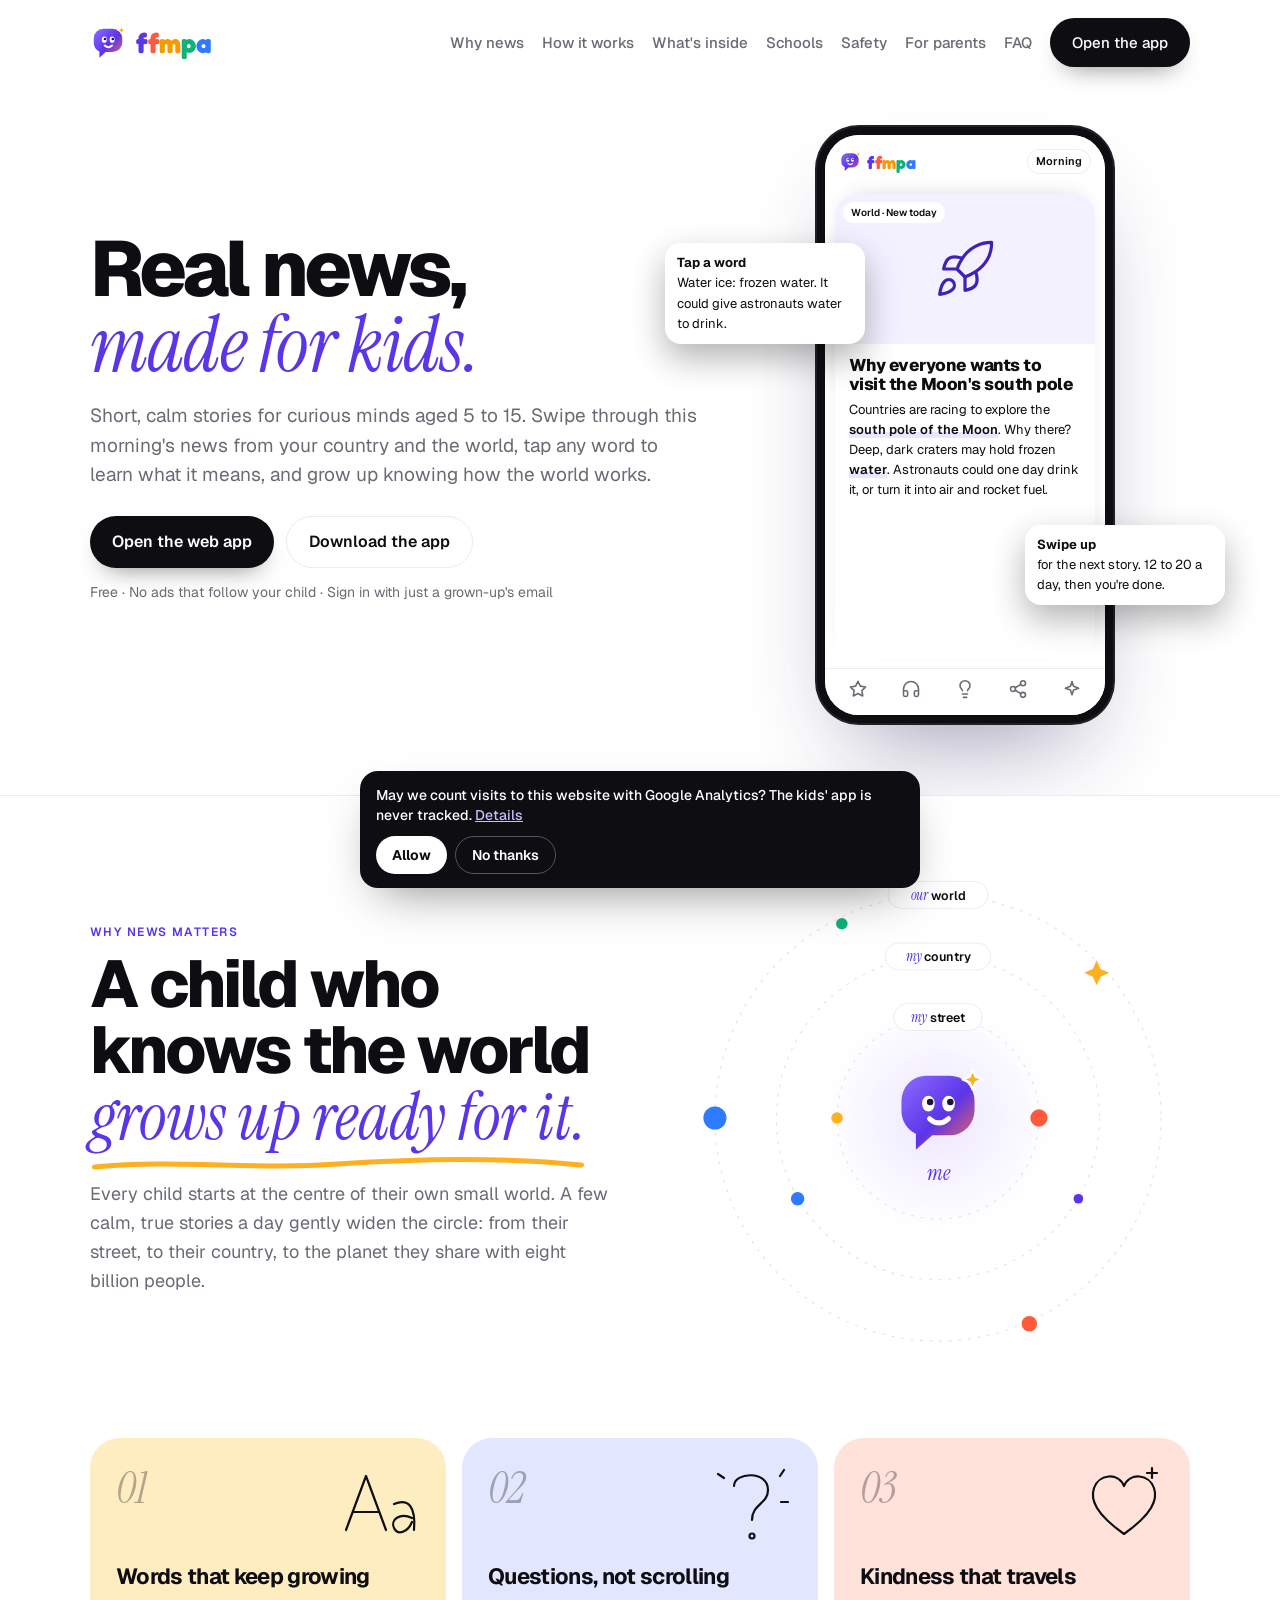
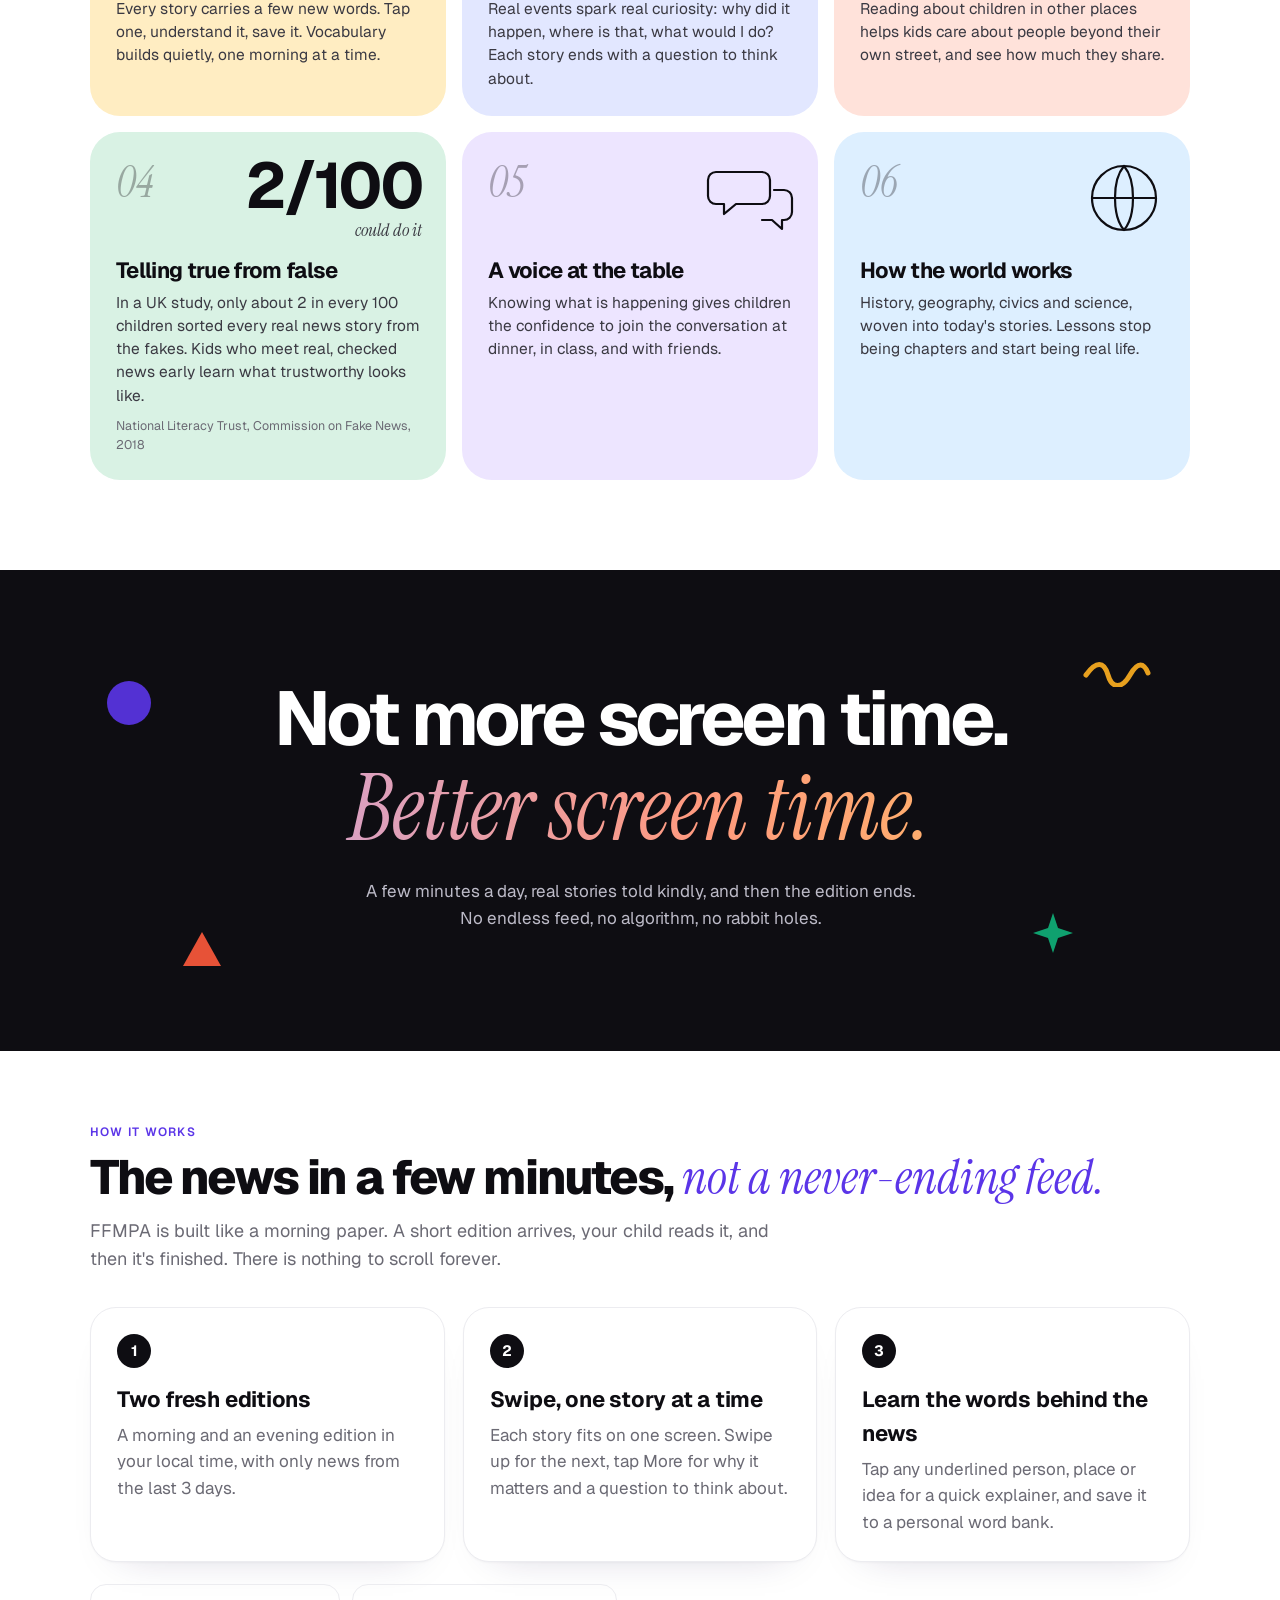
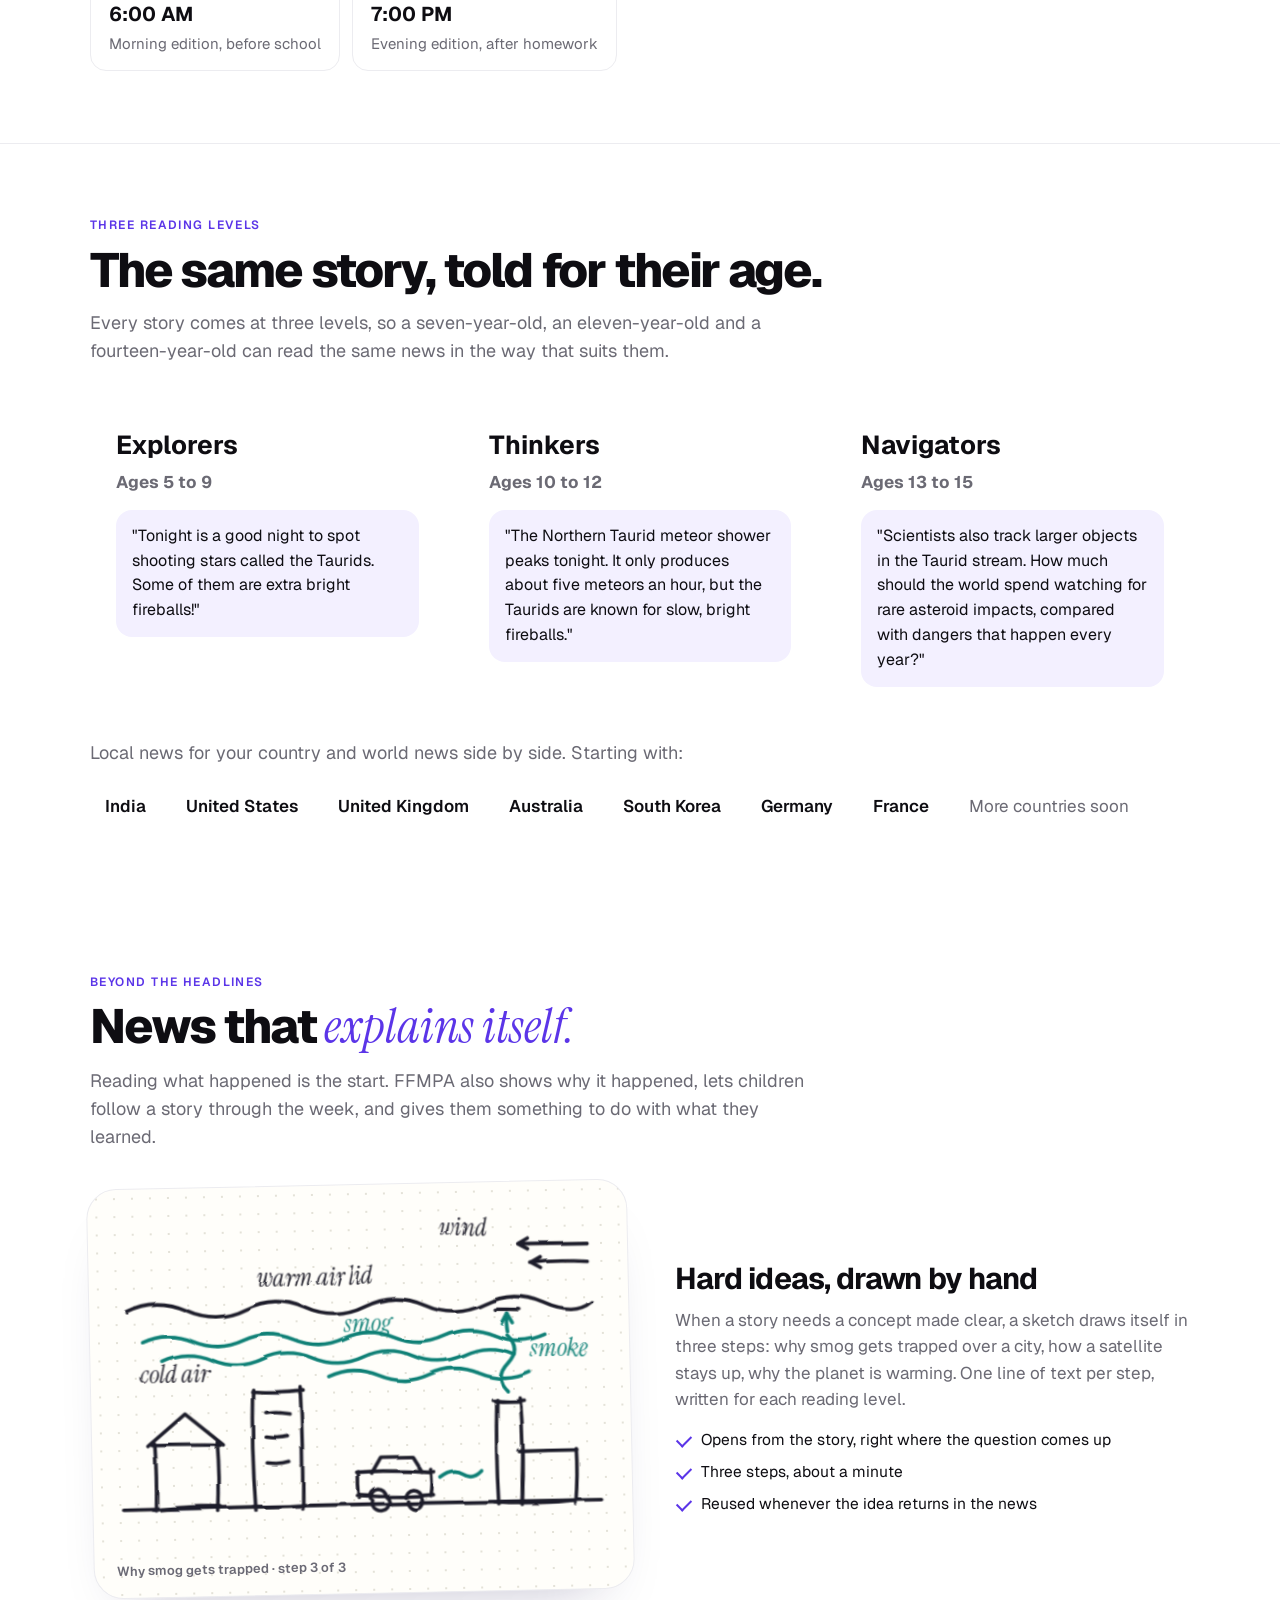
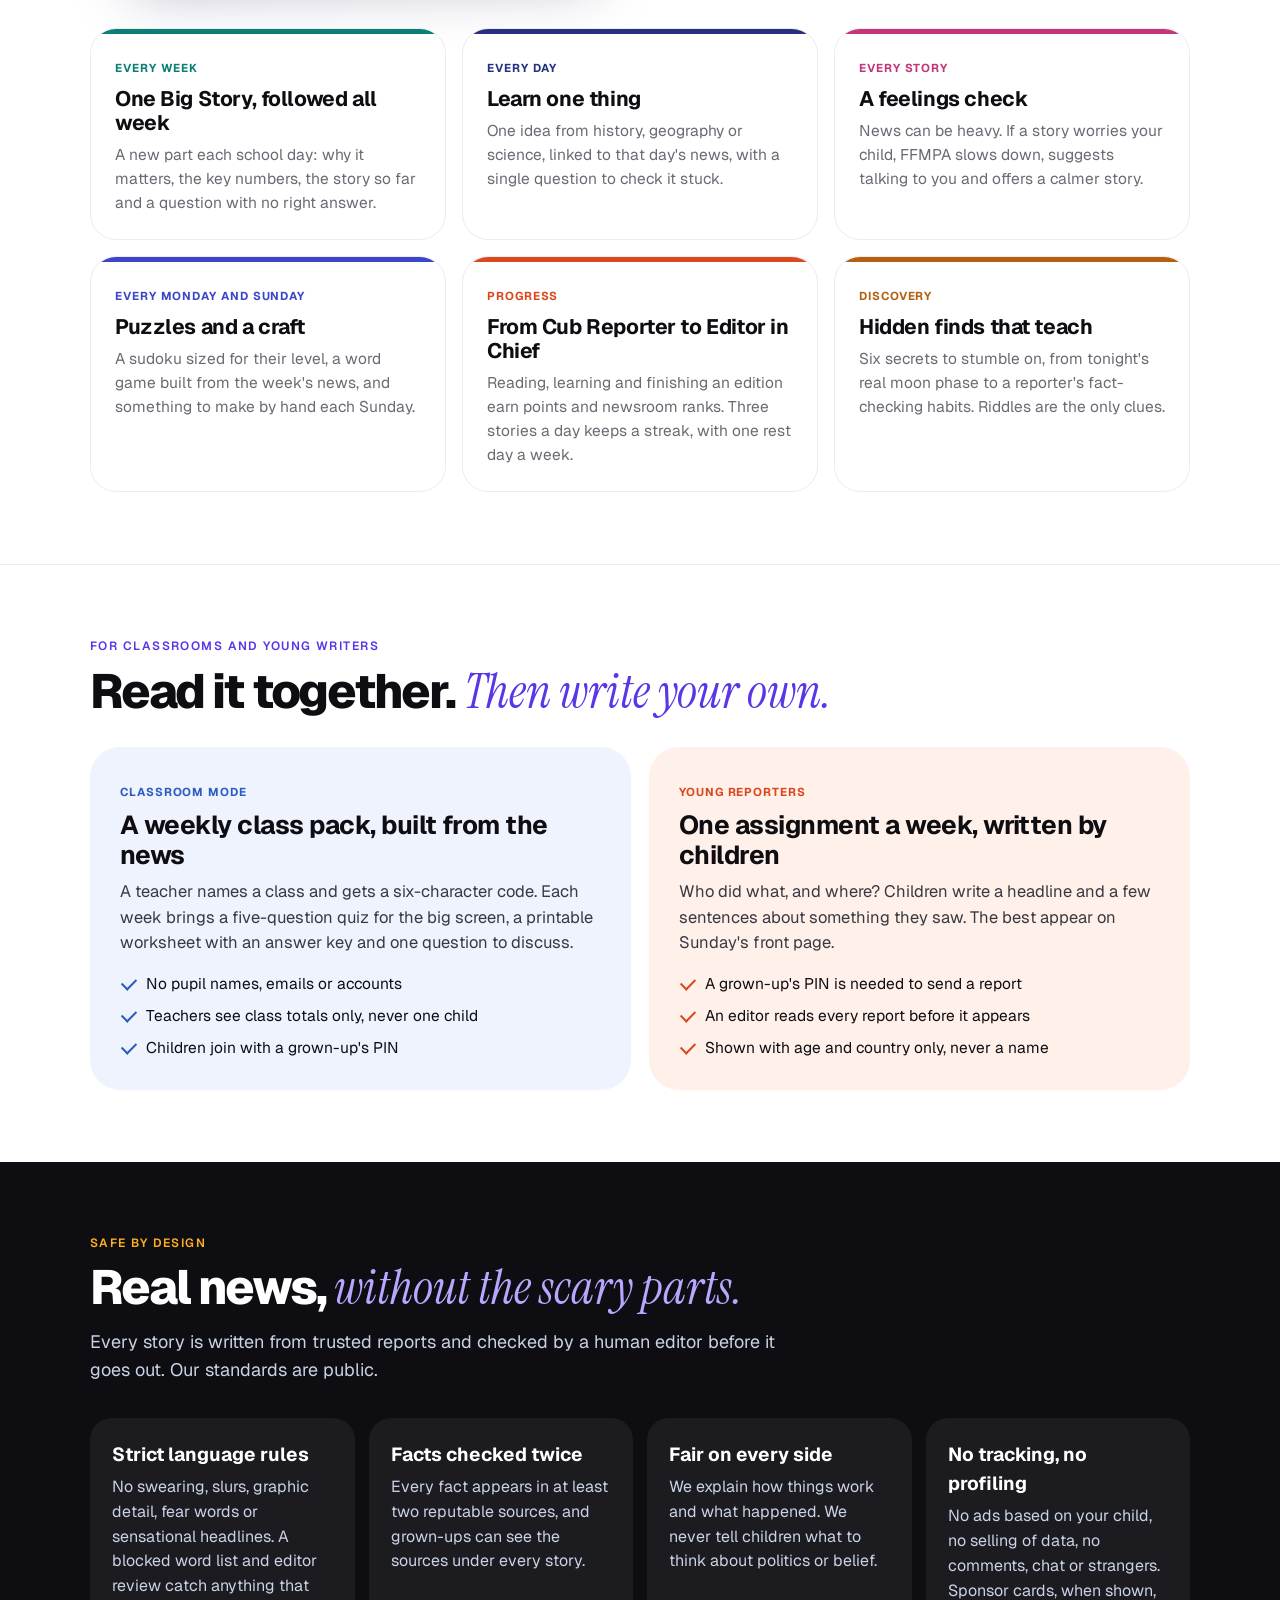
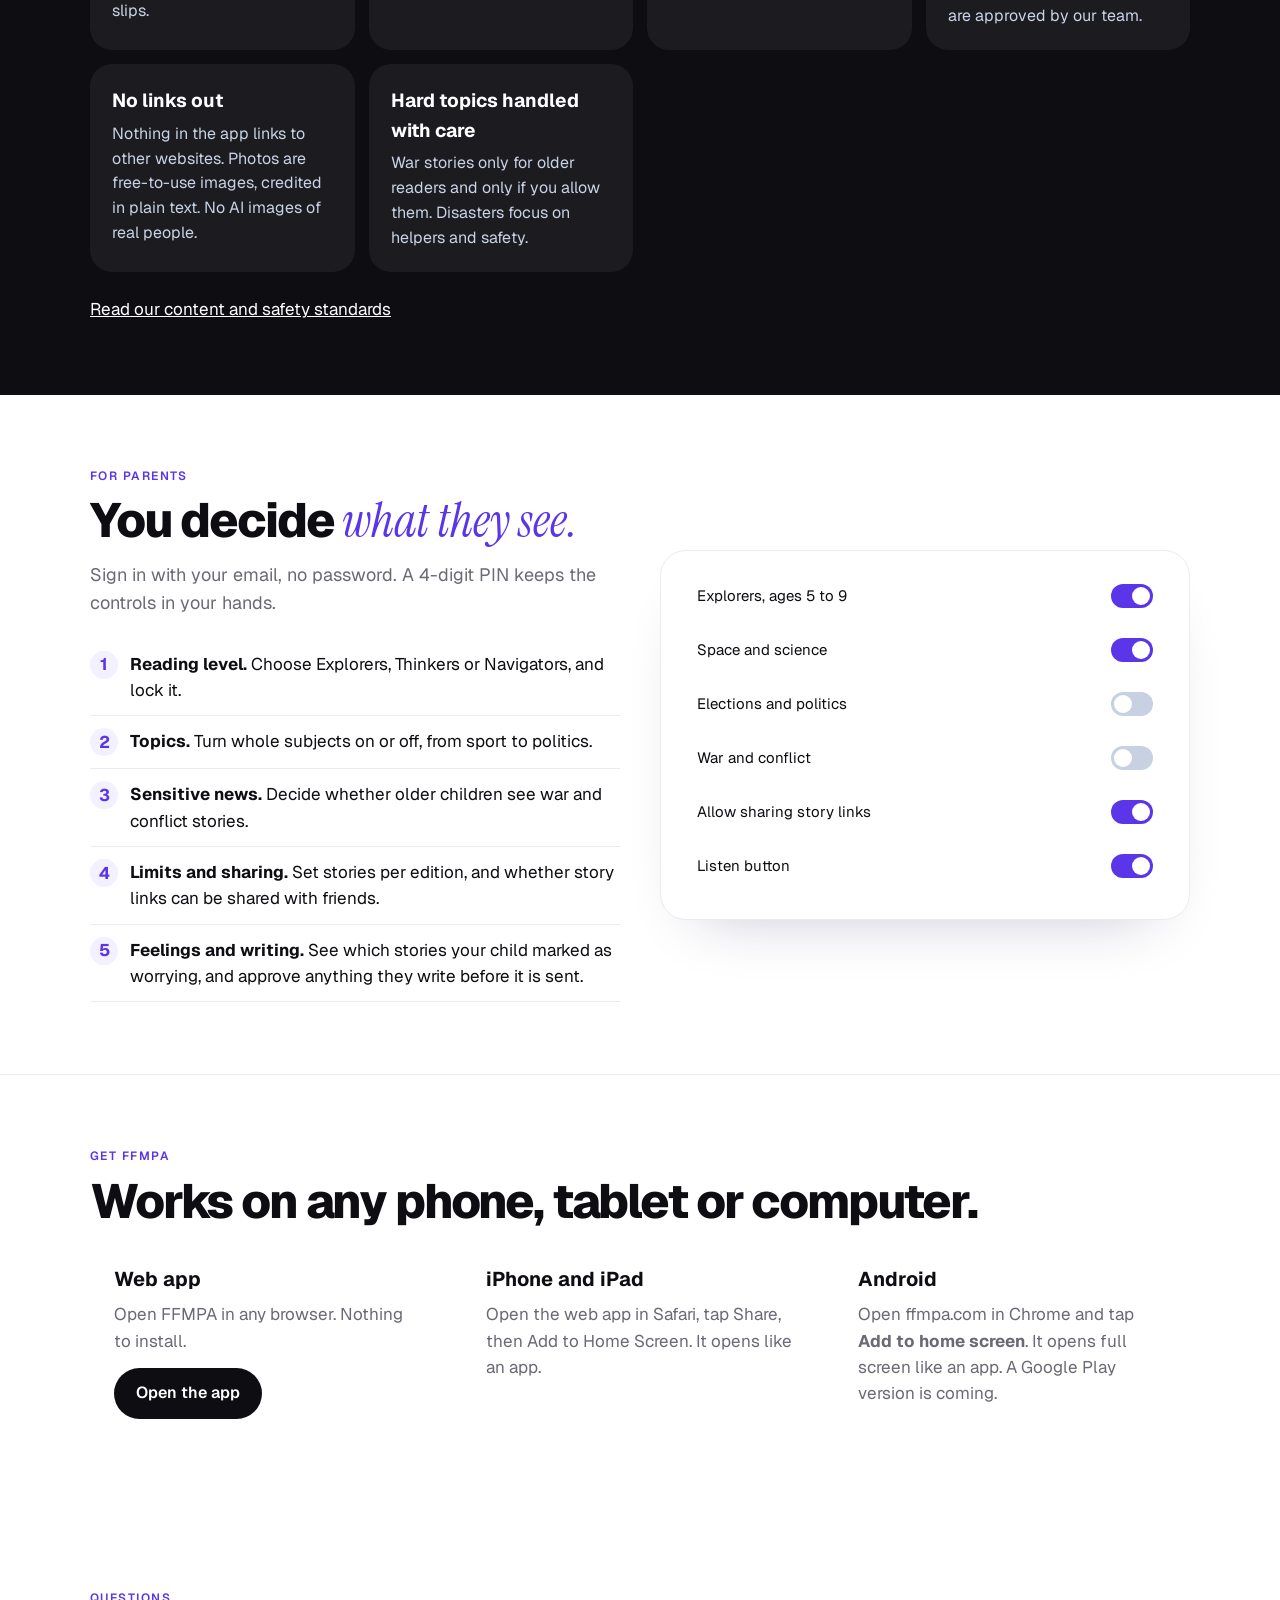
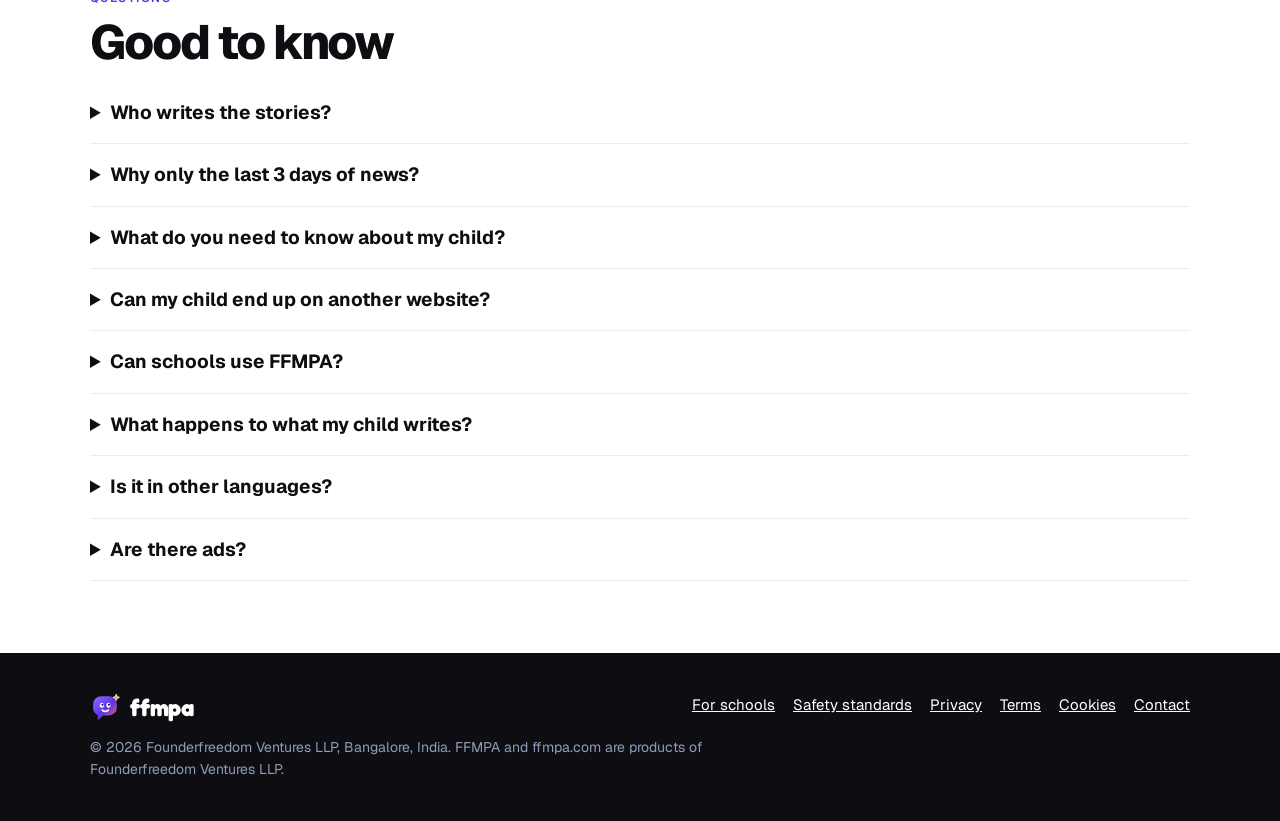
==== commit 96a2374c: "Animated launch screen, edition loading state, Download the app button Co-Authored-By: Claude Opus 5" ====
--- a/site/index.html
+++ b/site/index.html
@@ -257,7 +257,7 @@
       <div>
         <h1>Real news, <em>made for kids.</em></h1>
         <p class="lede">Short, calm stories for curious minds aged 5 to 15. Swipe through this morning's news from your country and the world, tap any word to learn what it means, and grow up knowing how the world works.</p>
-        <div class="ctas"><a class="btn sun" href="/app/">Open the web app</a><a class="btn line" href="#get" id="instBtn">Add to home screen</a></div>
+        <div class="ctas"><a class="btn sun" href="/app/">Open the web app</a><a class="btn line" href="#get" id="instBtn">Download the app</a></div>
         <p class="small">Free · No ads that follow your child · Sign in with just a grown-up's email</p>
       </div>
       <div class="phone" aria-label="The FFMPA app showing a story about the Moon">
@@ -488,8 +488,10 @@
 var io=new IntersectionObserver(function(es){es.forEach(function(e){if(e.isIntersecting){e.target.classList.add('in');io.unobserve(e.target);}})},{threshold:.18,rootMargin:'0px 0px -40px 0px'});
 els.forEach(function(e){io.observe(e)});})();
 </script>
-<script>(function(){var ev=null,b=document.getElementById('instBtn');addEventListener('beforeinstallprompt',function(e){e.preventDefault();ev=e;if(b){b.textContent='Install the app';}});
-if(b)b.addEventListener('click',function(e){if(ev){e.preventDefault();ev.prompt();ev=null;}});
+<script>(function(){var ev=null,b=document.getElementById('instBtn');var sa=matchMedia('(display-mode: standalone)').matches||navigator.standalone;if(b&&sa){b.textContent='Open the app';b.href='/app/';}
+addEventListener('beforeinstallprompt',function(e){e.preventDefault();ev=e;});
+addEventListener('appinstalled',function(){if(b){b.textContent='Open the app';b.href='/app/';}});
+if(b)b.addEventListener('click',function(e){if(sa)return;if(ev){e.preventDefault();ev.prompt();ev.userChoice.then(function(c){if(c.outcome==='accepted'&&b){b.textContent='Open the app';b.href='/app/';}});ev=null;}});
 if('serviceWorker' in navigator&&location.protocol==='https:')addEventListener('load',function(){navigator.serviceWorker.register('/sw.js',{scope:'/'}).catch(function(){});});})();</script>
 <div id="gaAsk" hidden style="position:fixed;left:12px;right:12px;bottom:12px;z-index:999;max-width:560px;margin:0 auto;background:#0E0D12;color:#fff;border-radius:18px;padding:14px 16px;font:500 14px/1.45 Geist,system-ui,sans-serif;box-shadow:0 20px 50px -20px rgba(0,0,0,.5)">May we count visits to this website with Google Analytics? The kids' app is never tracked. <a href="/cookies/" style="color:#C9BEFF">Details</a>
 <div style="display:flex;gap:8px;margin-top:10px"><button id="gaYes" style="border:0;border-radius:999px;padding:8px 16px;font:inherit;font-weight:700;background:#fff;color:#0E0D12;cursor:pointer">Allow</button><button id="gaNo" style="border:1px solid #55545F;border-radius:999px;padding:8px 16px;font:inherit;font-weight:600;background:transparent;color:#fff;cursor:pointer">No thanks</button></div></div>
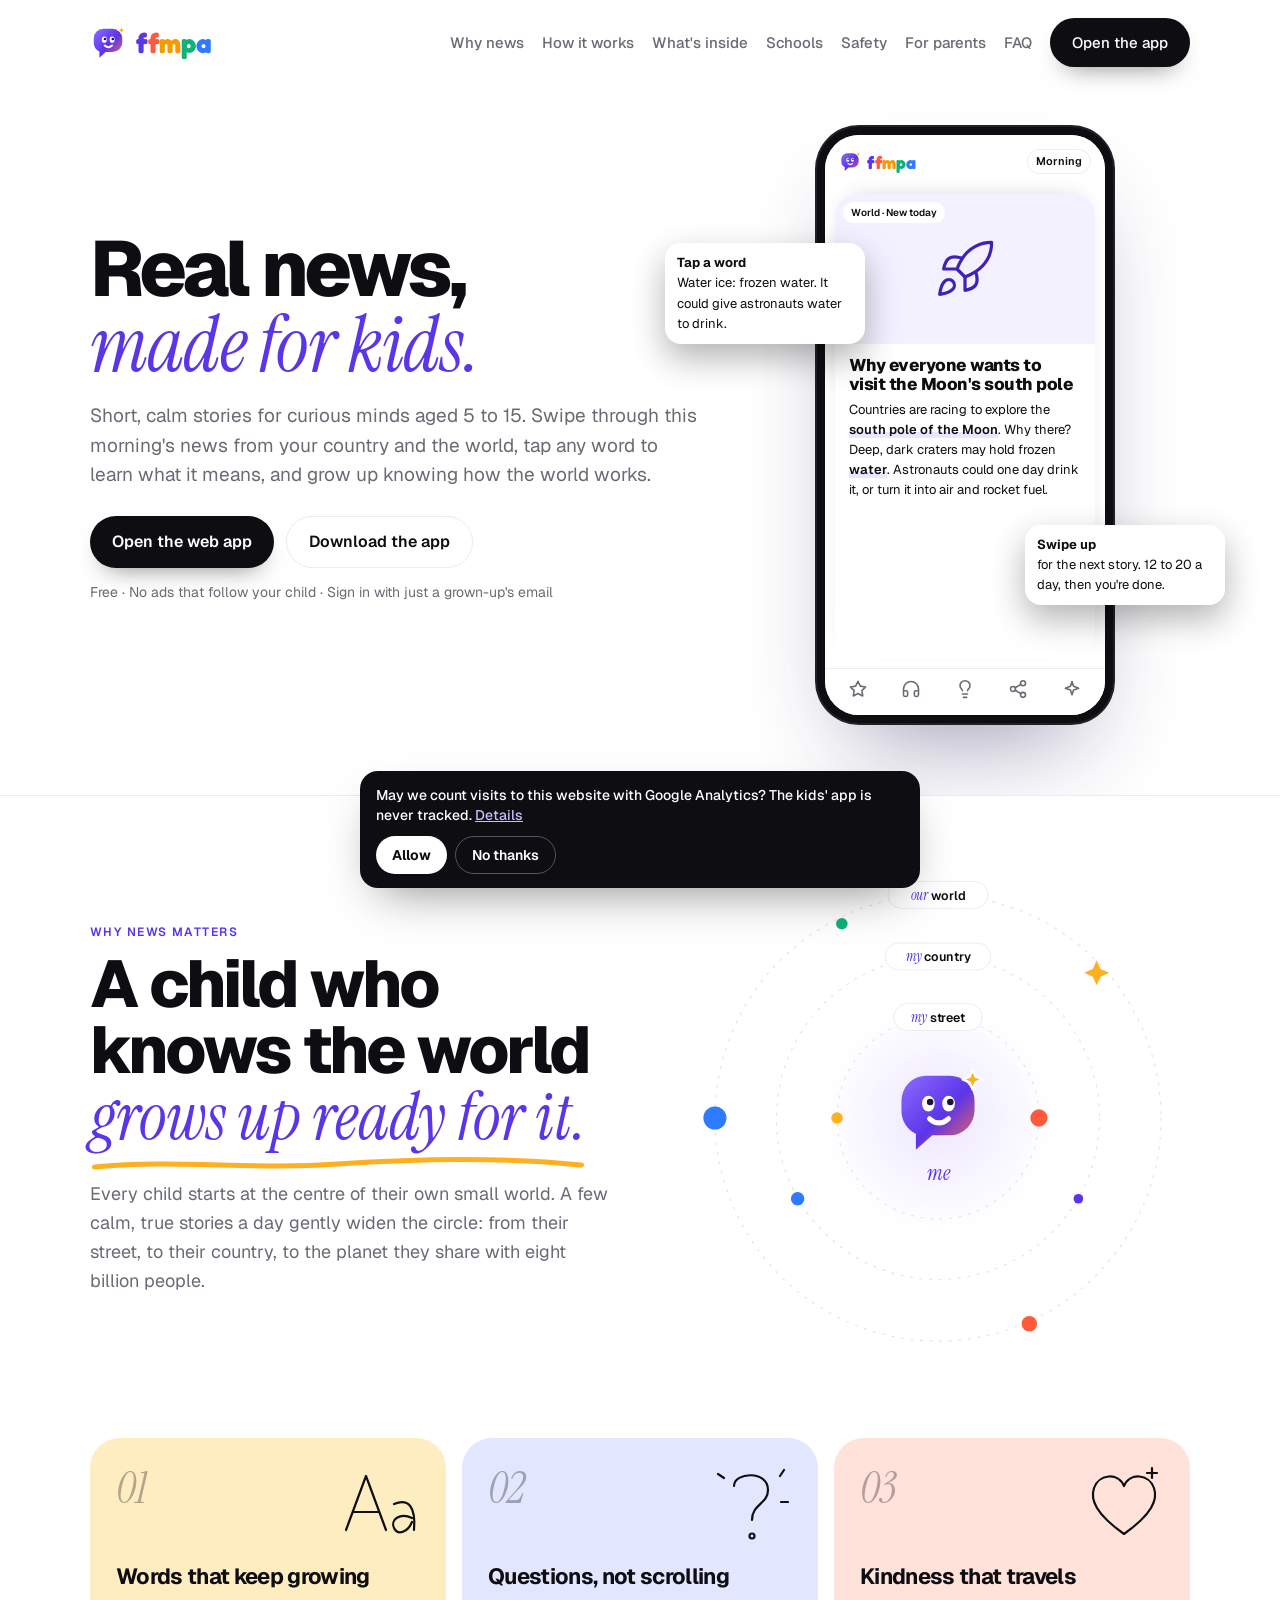
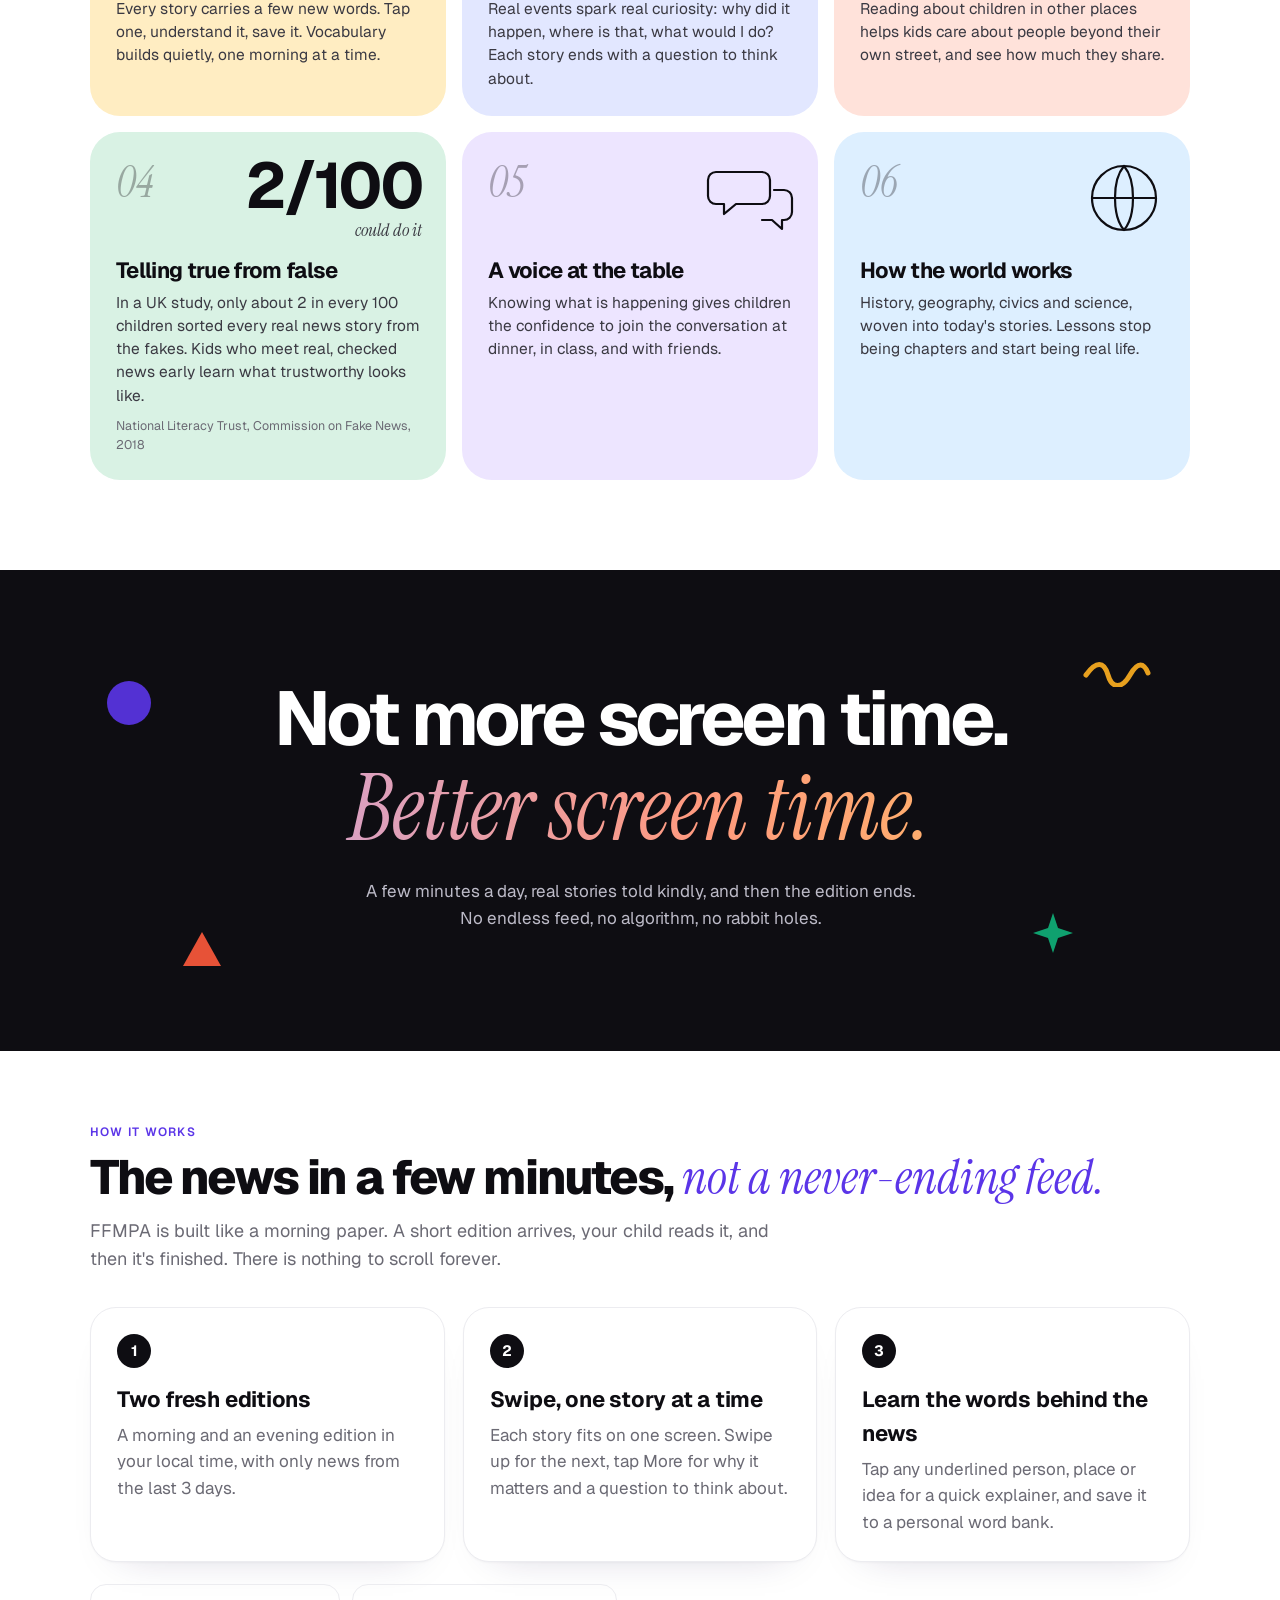
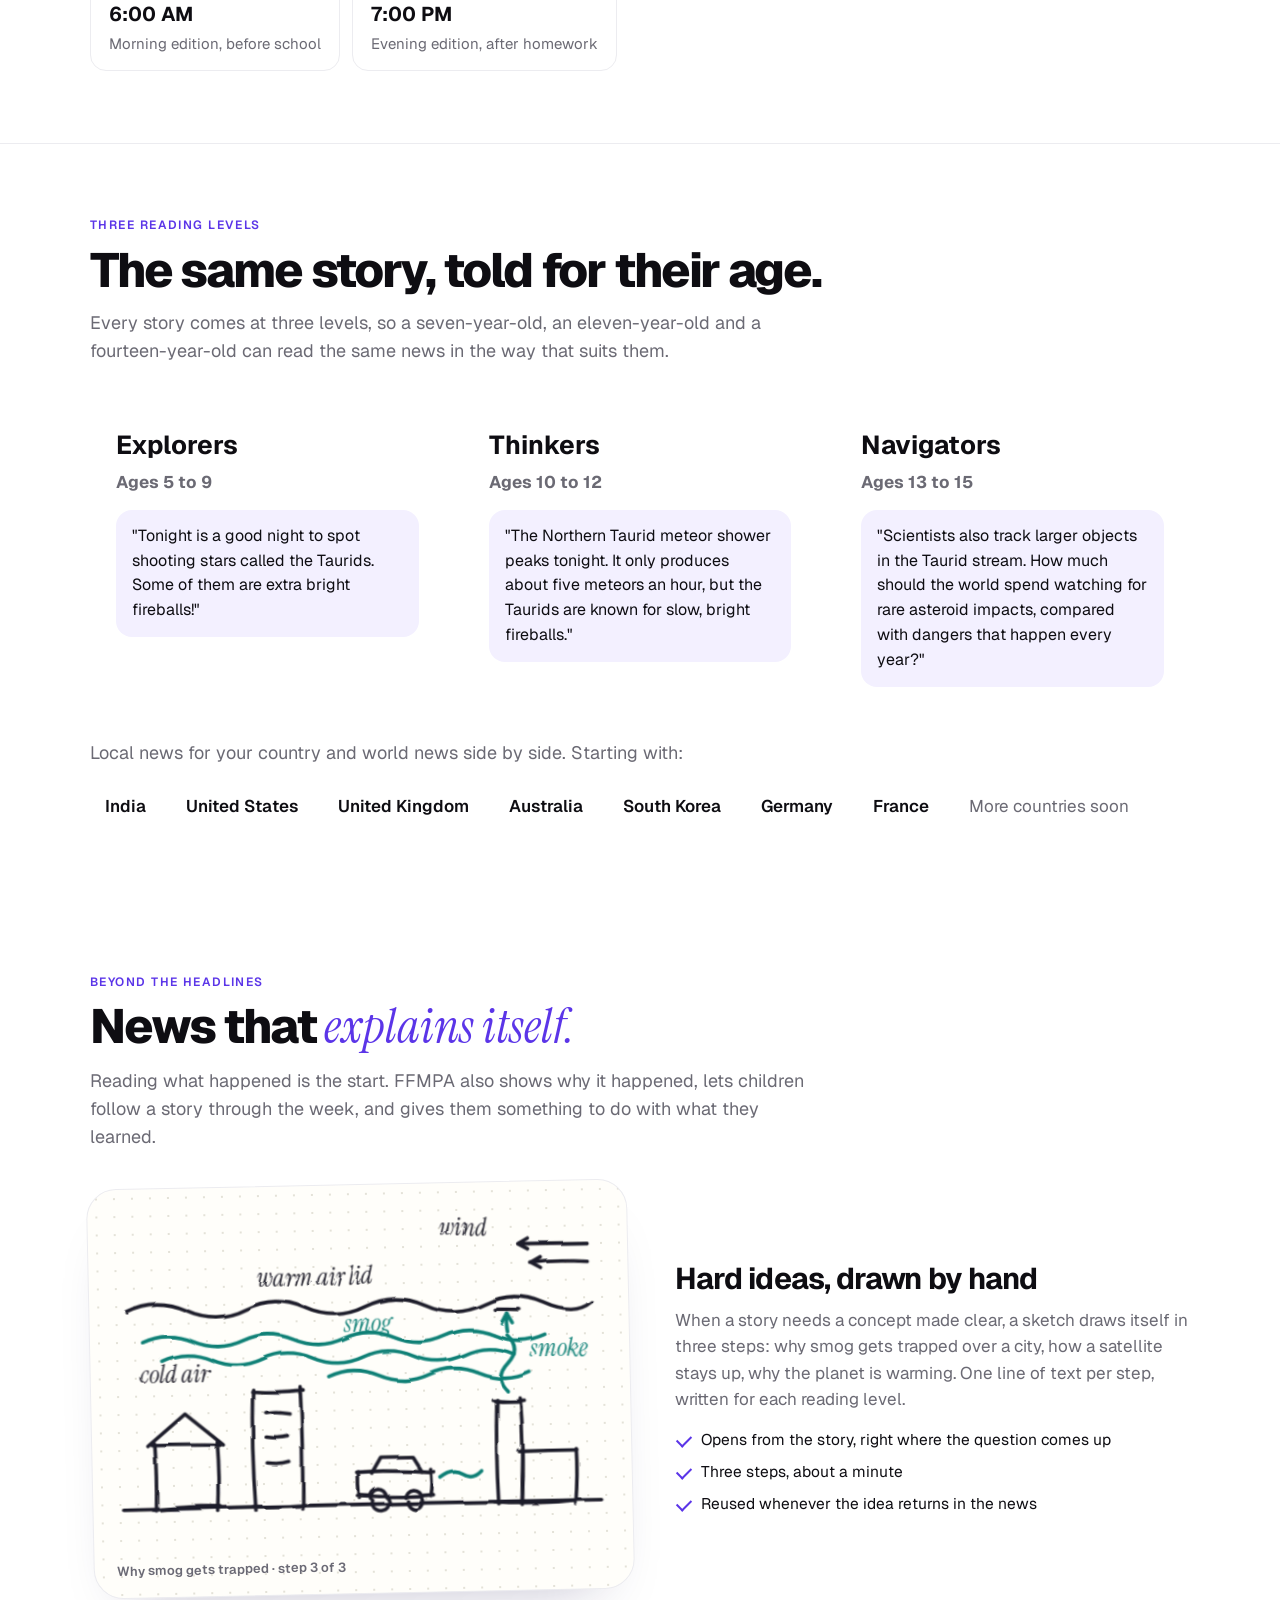
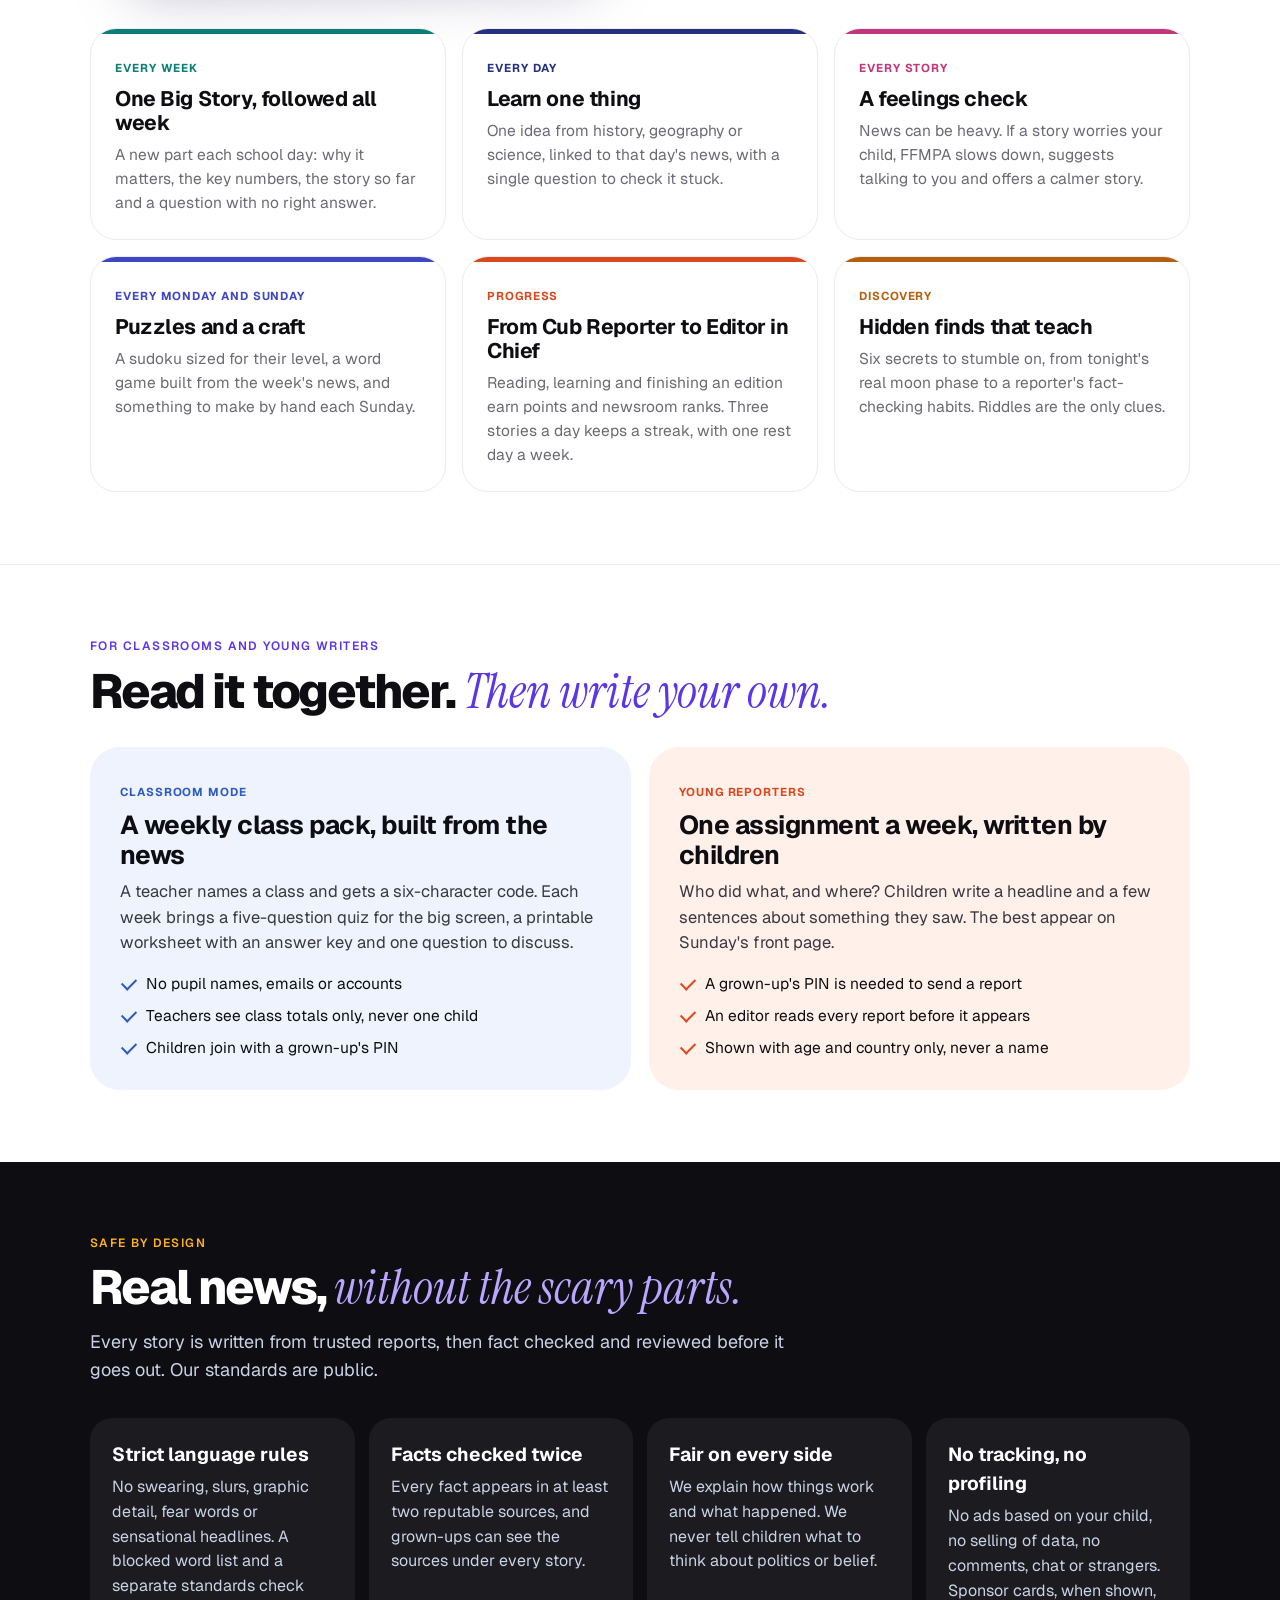
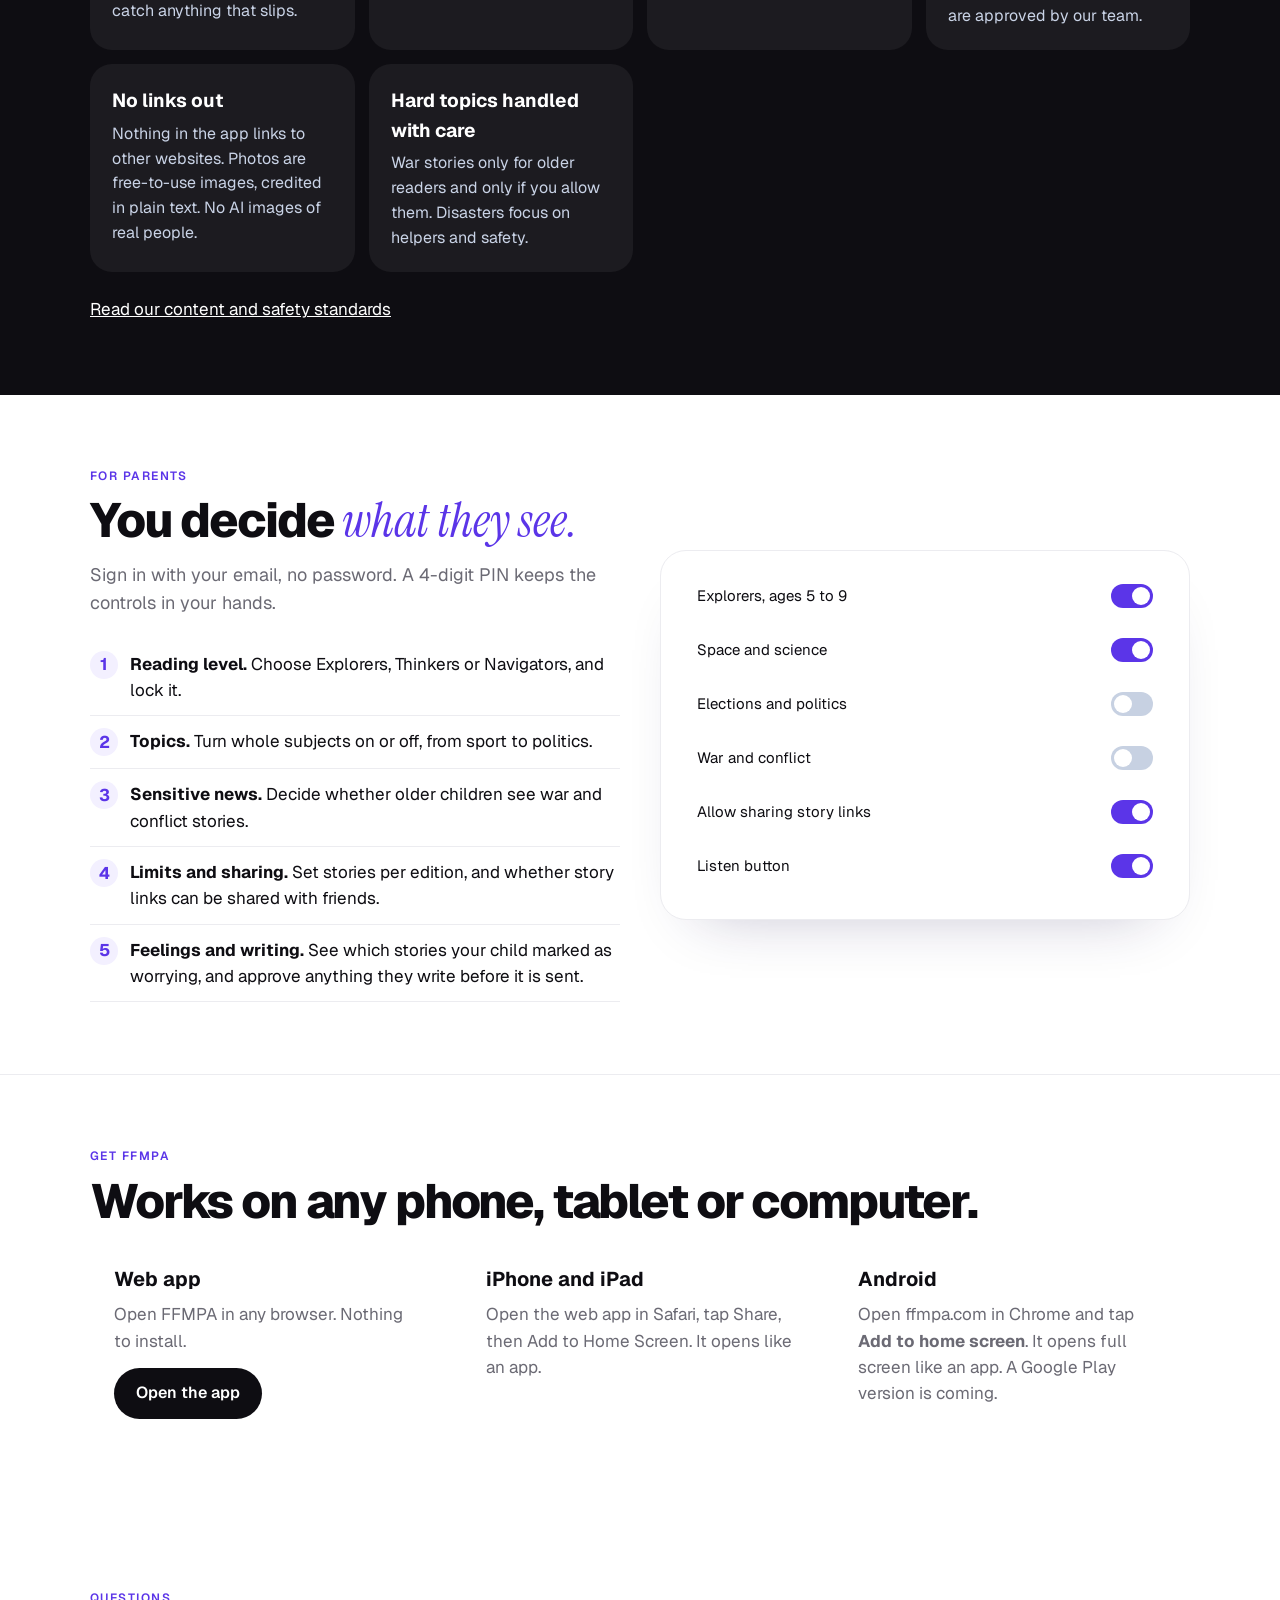
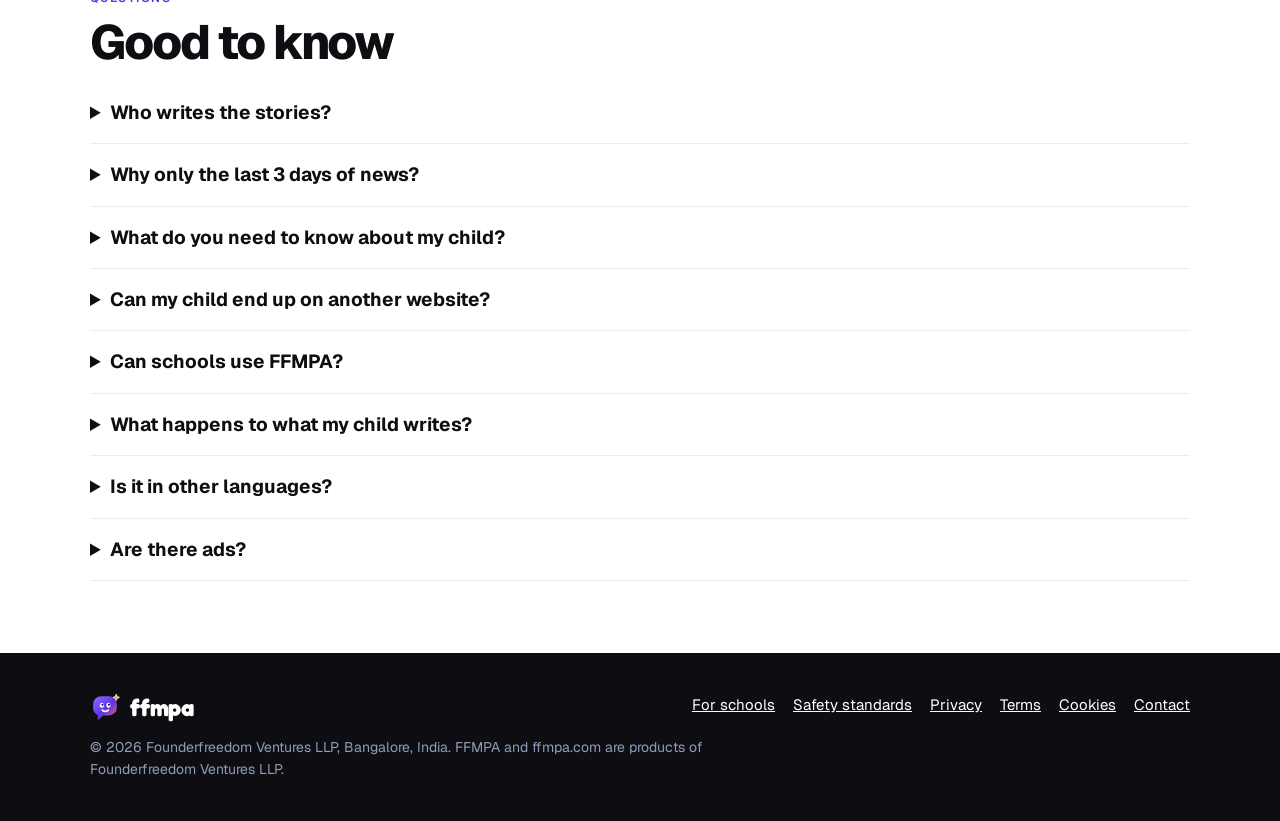
==== commit 30d38765: "Public wording: editions are fact checked and independently reviewed before publishing (no longer 'a" ====
--- a/site/index.html
+++ b/site/index.html
@@ -6,13 +6,13 @@
 <meta name="viewport" content="width=device-width, initial-scale=1">
 
 <title>FFMPA: Kids News App | Real News for Ages 5 to 15</title>
-<meta name="description" content="Real news made for kids aged 5 to 15. Short, calm stories at three reading levels, twice a day, checked by human editors. No links out, no tracking. Free to start.">
+<meta name="description" content="Real news made for kids aged 5 to 15. Short, calm stories at three reading levels, twice a day, fact checked before they go out. No links out, no tracking. Free to start.">
 <meta name="robots" content="index,follow,max-image-preview:large">
 <link rel="canonical" href="https://ffmpa.com/">
 <meta property="og:type" content="website"><meta property="og:site_name" content="FFMPA">
-<meta property="og:title" content="FFMPA: Kids News App | Real News for Ages 5 to 15"><meta property="og:description" content="Real news made for kids aged 5 to 15. Short, calm stories at three reading levels, twice a day, checked by human editors. No links out, no tracking. Free to start.">
+<meta property="og:title" content="FFMPA: Kids News App | Real News for Ages 5 to 15"><meta property="og:description" content="Real news made for kids aged 5 to 15. Short, calm stories at three reading levels, twice a day, fact checked before they go out. No links out, no tracking. Free to start.">
 <meta property="og:url" content="https://ffmpa.com/"><meta property="og:image" content="https://ffmpa.com/assets/og.png"><meta property="og:image:width" content="1200"><meta property="og:image:height" content="630"><meta property="og:image:alt" content="FFMPA, real news made for kids">
-<meta name="twitter:card" content="summary_large_image"><meta name="twitter:title" content="FFMPA: Kids News App | Real News for Ages 5 to 15"><meta name="twitter:description" content="Real news made for kids aged 5 to 15. Short, calm stories at three reading levels, twice a day, checked by human editors. No links out, no tracking. Free to start."><meta name="twitter:image" content="https://ffmpa.com/assets/og.png">
+<meta name="twitter:card" content="summary_large_image"><meta name="twitter:title" content="FFMPA: Kids News App | Real News for Ages 5 to 15"><meta name="twitter:description" content="Real news made for kids aged 5 to 15. Short, calm stories at three reading levels, twice a day, fact checked before they go out. No links out, no tracking. Free to start."><meta name="twitter:image" content="https://ffmpa.com/assets/og.png">
 <link rel="icon" href="/favicon.ico" sizes="32x32">
 <link rel="icon" type="image/png" sizes="192x192" href="/assets/icon-192.png">
 <link rel="apple-touch-icon" href="/assets/apple-touch-icon.png">
@@ -20,7 +20,7 @@
 <meta name="theme-color" content="#FFFFFF">
 <meta name="apple-mobile-web-app-capable" content="yes">
 <meta name="apple-mobile-web-app-title" content="FFMPA">
-<script type="application/ld+json">[{"@context": "https://schema.org", "@type": "Organization", "@id": "https://ffmpa.com/#org", "name": "FFMPA", "legalName": "Founderfreedom Ventures LLP", "url": "https://ffmpa.com/", "logo": "https://ffmpa.com/assets/icon-512.png", "description": "FFMPA publishes real news for children aged 5 to 15.", "address": {"@type": "PostalAddress", "addressLocality": "Bengaluru", "addressCountry": "IN"}}, {"@context": "https://schema.org", "@type": "WebSite", "@id": "https://ffmpa.com/#site", "url": "https://ffmpa.com/", "name": "FFMPA", "description": "Real news made for kids aged 5 to 15. Short, calm stories at three reading levels, twice a day, checked by human editors. No links out, no tracking. Free to start.", "inLanguage": "en", "publisher": {"@id": "https://ffmpa.com/#org"}}, {"@context": "https://schema.org", "@type": "WebApplication", "name": "FFMPA Kids News", "url": "https://ffmpa.com/app/", "applicationCategory": "EducationalApplication", "operatingSystem": "Any (web browser), Android", "inLanguage": "en", "description": "Real news made for kids aged 5 to 15. Short, calm stories at three reading levels, twice a day, checked by human editors. No links out, no tracking. Free to start.", "isFamilyFriendly": true, "audience": {"@type": "PeopleAudience", "suggestedMinAge": 5, "suggestedMaxAge": 15}, "offers": {"@type": "Offer", "price": "0", "priceCurrency": "USD"}, "featureList": ["Three reading levels: Explorers 5 to 9, Thinkers 10 to 12, Navigators 13 to 15", "Two short editions a day with only the last 3 days of news", "Tap any word for an explainer", "Hand-drawn sketch explainers", "Big Story of the week", "Classroom mode with weekly quiz and worksheet", "Parent controls behind a PIN", "No links to other websites"], "publisher": {"@id": "https://ffmpa.com/#org"}}, {"@context": "https://schema.org", "@type": "FAQPage", "mainEntity": [{"@type": "Question", "name": "Who writes the stories?", "acceptedAnswer": {"@type": "Answer", "text": "Each edition is drafted from trusted news reports, written at three reading levels, and then read, corrected and approved by a human editor before it is published."}}, {"@type": "Question", "name": "Why only the last 3 days of news?", "acceptedAnswer": {"@type": "Answer", "text": "So nothing feels stale. Old stories disappear automatically, and each edition only adds what is new since the last one."}}, {"@type": "Question", "name": "What do you need to know about my child?", "acceptedAnswer": {"@type": "Answer", "text": "Only an optional first name or nickname, a reading level and a country. No birthday, school, photo or contact details. See the privacy policy for details."}}, {"@type": "Question", "name": "Can my child end up on another website?", "acceptedAnswer": {"@type": "Answer", "text": "No. FFMPA never links out: sources and photo credits are shown as plain text, sponsor cards carry no links, and sharing only copies a link to the story for a grown-up to send."}}, {"@type": "Question", "name": "Can schools use FFMPA?", "acceptedAnswer": {"@type": "Answer", "text": "Yes. Classroom mode gives a teacher a class code, a weekly quiz for the big screen and a printable worksheet. It holds no pupil names, and teachers see class totals only."}}, {"@type": "Question", "name": "What happens to what my child writes?", "acceptedAnswer": {"@type": "Answer", "text": "A Young reporters piece is sent only after a grown-up enters the PIN. An editor reads it before it can appear, and it is shown with age and country only. Private headlines a child writes for fun stay on the device."}}, {"@type": "Question", "name": "Is it in other languages?", "acceptedAnswer": {"@type": "Answer", "text": "FFMPA is in English for now."}}, {"@type": "Question", "name": "Are there ads?", "acceptedAnswer": {"@type": "Answer", "text": "There are no ads based on your child, and we never sell data. Some editions may show a clearly labelled sponsor card that our team has approved, the same for every child in a country. They are off by default for the youngest readers."}}]}]</script>
+<script type="application/ld+json">[{"@context": "https://schema.org", "@type": "Organization", "@id": "https://ffmpa.com/#org", "name": "FFMPA", "legalName": "Founderfreedom Ventures LLP", "url": "https://ffmpa.com/", "logo": "https://ffmpa.com/assets/icon-512.png", "description": "FFMPA publishes real news for children aged 5 to 15.", "address": {"@type": "PostalAddress", "addressLocality": "Bengaluru", "addressCountry": "IN"}}, {"@context": "https://schema.org", "@type": "WebSite", "@id": "https://ffmpa.com/#site", "url": "https://ffmpa.com/", "name": "FFMPA", "description": "Real news made for kids aged 5 to 15. Short, calm stories at three reading levels, twice a day, fact checked before they go out. No links out, no tracking. Free to start.", "inLanguage": "en", "publisher": {"@id": "https://ffmpa.com/#org"}}, {"@context": "https://schema.org", "@type": "WebApplication", "name": "FFMPA Kids News", "url": "https://ffmpa.com/app/", "applicationCategory": "EducationalApplication", "operatingSystem": "Any (web browser), Android", "inLanguage": "en", "description": "Real news made for kids aged 5 to 15. Short, calm stories at three reading levels, twice a day, fact checked before they go out. No links out, no tracking. Free to start.", "isFamilyFriendly": true, "audience": {"@type": "PeopleAudience", "suggestedMinAge": 5, "suggestedMaxAge": 15}, "offers": {"@type": "Offer", "price": "0", "priceCurrency": "USD"}, "featureList": ["Three reading levels: Explorers 5 to 9, Thinkers 10 to 12, Navigators 13 to 15", "Two short editions a day with only the last 3 days of news", "Tap any word for an explainer", "Hand-drawn sketch explainers", "Big Story of the week", "Classroom mode with weekly quiz and worksheet", "Parent controls behind a PIN", "No links to other websites"], "publisher": {"@id": "https://ffmpa.com/#org"}}, {"@context": "https://schema.org", "@type": "FAQPage", "mainEntity": [{"@type": "Question", "name": "Who writes the stories?", "acceptedAnswer": {"@type": "Answer", "text": "Each edition is researched and written with AI assistance from trusted news reports, at three reading levels. Before it is published, every claim is checked against its sources and the edition passes a standards check and an independent review. Our editor can withdraw any edition at any time."}}, {"@type": "Question", "name": "Why only the last 3 days of news?", "acceptedAnswer": {"@type": "Answer", "text": "So nothing feels stale. Old stories disappear automatically, and each edition only adds what is new since the last one."}}, {"@type": "Question", "name": "What do you need to know about my child?", "acceptedAnswer": {"@type": "Answer", "text": "Only an optional first name or nickname, a reading level and a country. No birthday, school, photo or contact details. See the privacy policy for details."}}, {"@type": "Question", "name": "Can my child end up on another website?", "acceptedAnswer": {"@type": "Answer", "text": "No. FFMPA never links out: sources and photo credits are shown as plain text, sponsor cards carry no links, and sharing only copies a link to the story for a grown-up to send."}}, {"@type": "Question", "name": "Can schools use FFMPA?", "acceptedAnswer": {"@type": "Answer", "text": "Yes. Classroom mode gives a teacher a class code, a weekly quiz for the big screen and a printable worksheet. It holds no pupil names, and teachers see class totals only."}}, {"@type": "Question", "name": "What happens to what my child writes?", "acceptedAnswer": {"@type": "Answer", "text": "A Young reporters piece is sent only after a grown-up enters the PIN. An editor reads it before it can appear, and it is shown with age and country only. Private headlines a child writes for fun stay on the device."}}, {"@type": "Question", "name": "Is it in other languages?", "acceptedAnswer": {"@type": "Answer", "text": "FFMPA is in English for now."}}, {"@type": "Question", "name": "Are there ads?", "acceptedAnswer": {"@type": "Answer", "text": "There are no ads based on your child, and we never sell data. Some editions may show a clearly labelled sponsor card that our team has approved, the same for every child in a country. They are off by default for the youngest readers."}}]}]</script>
 <link rel="preconnect" href="https://fonts.googleapis.com">
 <link rel="preconnect" href="https://fonts.gstatic.com" crossorigin>
 <link href="https://fonts.googleapis.com/css2?family=Fredoka:wght@600;700&family=Geist:wght@400;500;600;700;800&family=Instrument+Serif:ital@0;1&display=swap" rel="stylesheet">
@@ -402,9 +402,9 @@
   <div class="wrap">
     <p class="eyebrow">Safe by design</p>
     <h2>Real news, <em>without the scary parts.</em></h2>
-    <p class="intro">Every story is written from trusted reports and checked by a human editor before it goes out. Our standards are public.</p>
+    <p class="intro">Every story is written from trusted reports, then fact checked and reviewed before it goes out. Our standards are public.</p>
     <div class="safety">
-      <div><h3>Strict language rules</h3><p>No swearing, slurs, graphic detail, fear words or sensational headlines. A blocked word list and editor review catch anything that slips.</p></div>
+      <div><h3>Strict language rules</h3><p>No swearing, slurs, graphic detail, fear words or sensational headlines. A blocked word list and a separate standards check catch anything that slips.</p></div>
       <div><h3>Facts checked twice</h3><p>Every fact appears in at least two reputable sources, and grown-ups can see the sources under every story.</p></div>
       <div><h3>Fair on every side</h3><p>We explain how things work and what happened. We never tell children what to think about politics or belief.</p></div>
       <div><h3>No tracking, no profiling</h3><p>No ads based on your child, no selling of data, no comments, chat or strangers. Sponsor cards, when shown, are approved by our team.</p></div>
@@ -456,7 +456,7 @@
   <div class="wrap">
     <p class="eyebrow">Questions</p>
     <h2>Good to know</h2>
-    <details><summary>Who writes the stories?</summary><p>Each edition is drafted from trusted news reports, written at three reading levels, and then read, corrected and approved by a human editor before it is published.</p></details>
+    <details><summary>Who writes the stories?</summary><p>Each edition is researched and written with AI assistance from trusted news reports, at three reading levels. Before it is published, every claim is checked against its sources and the edition passes a standards check and an independent review. Our editor can withdraw any edition at any time.</p></details>
     <details><summary>Why only the last 3 days of news?</summary><p>So nothing feels stale. Old stories disappear automatically, and each edition only adds what is new since the last one.</p></details>
     <details><summary>What do you need to know about my child?</summary><p>Only an optional first name or nickname, a reading level and a country. No birthday, school, photo or contact details. See the privacy policy for details.</p></details>
     <details><summary>Can my child end up on another website?</summary><p>No. FFMPA never links out: sources and photo credits are shown as plain text, sponsor cards carry no links, and sharing only copies a link to the story for a grown-up to send.</p></details>
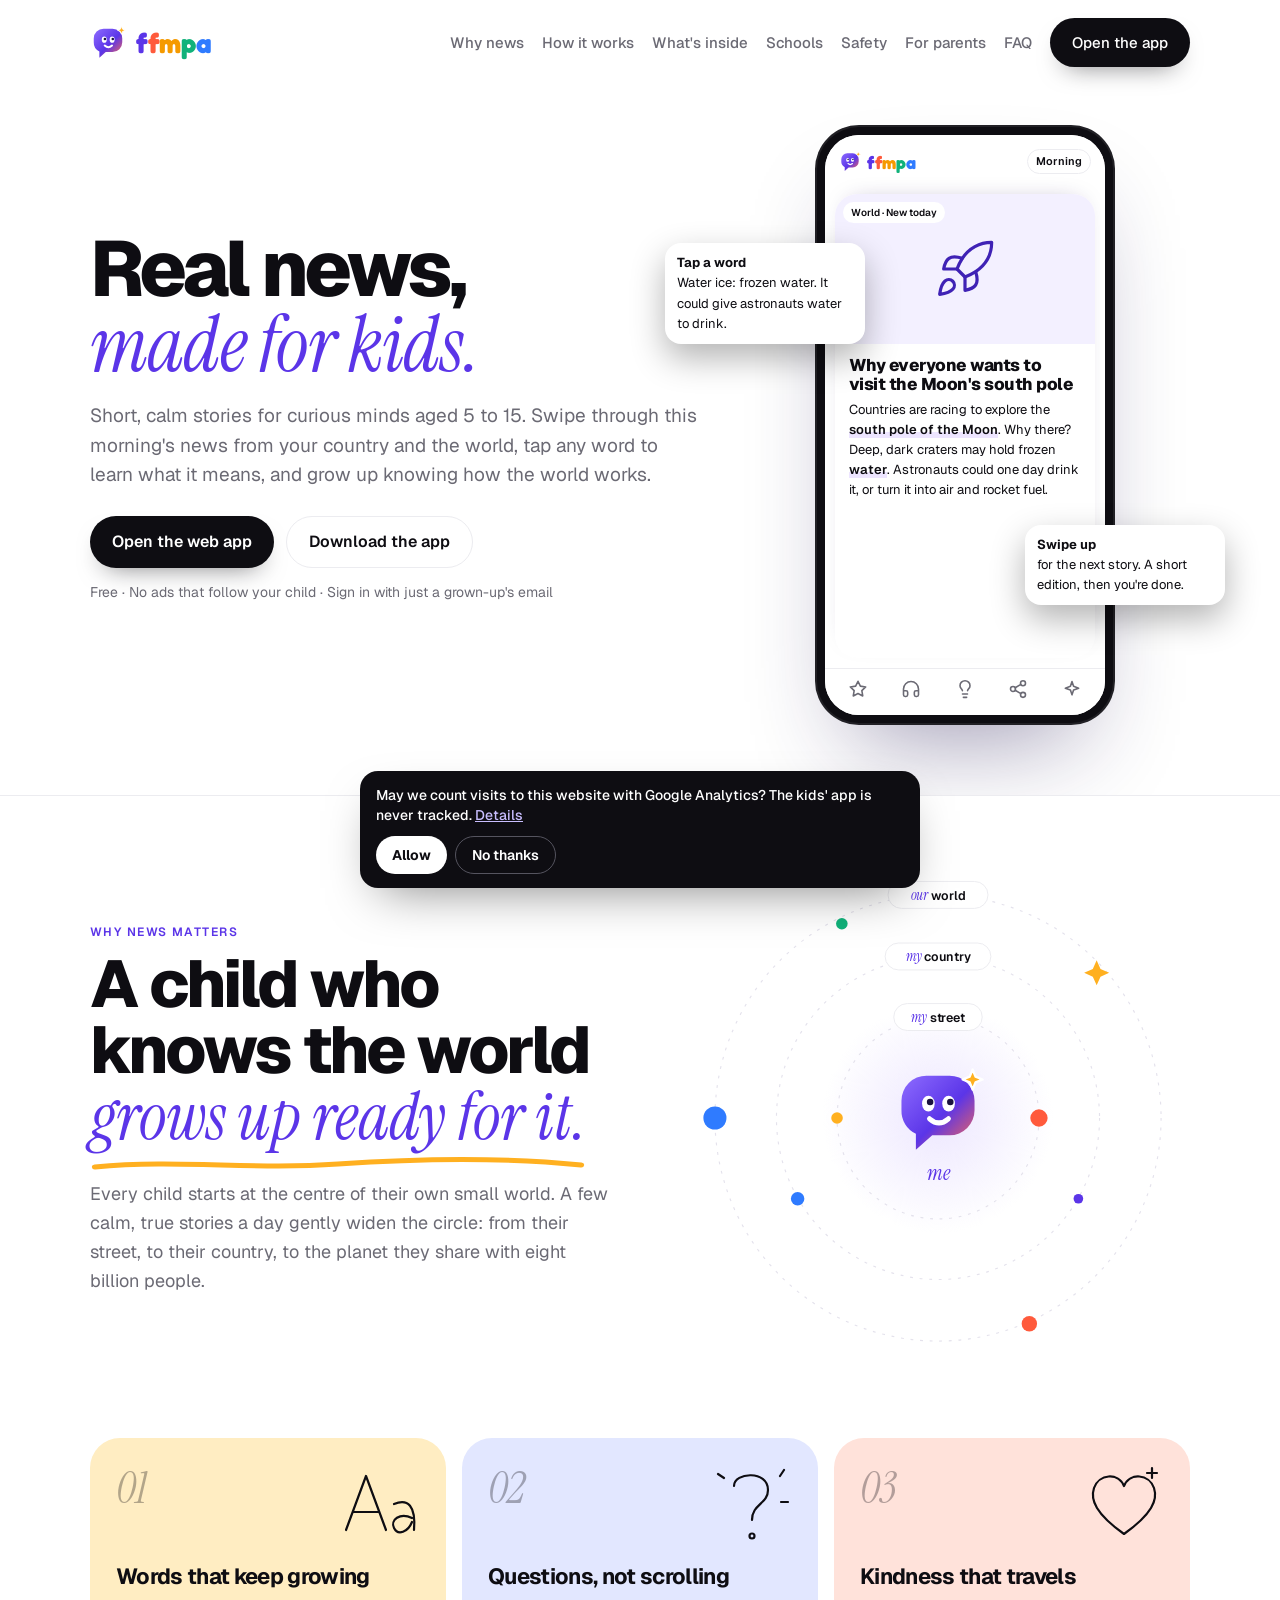
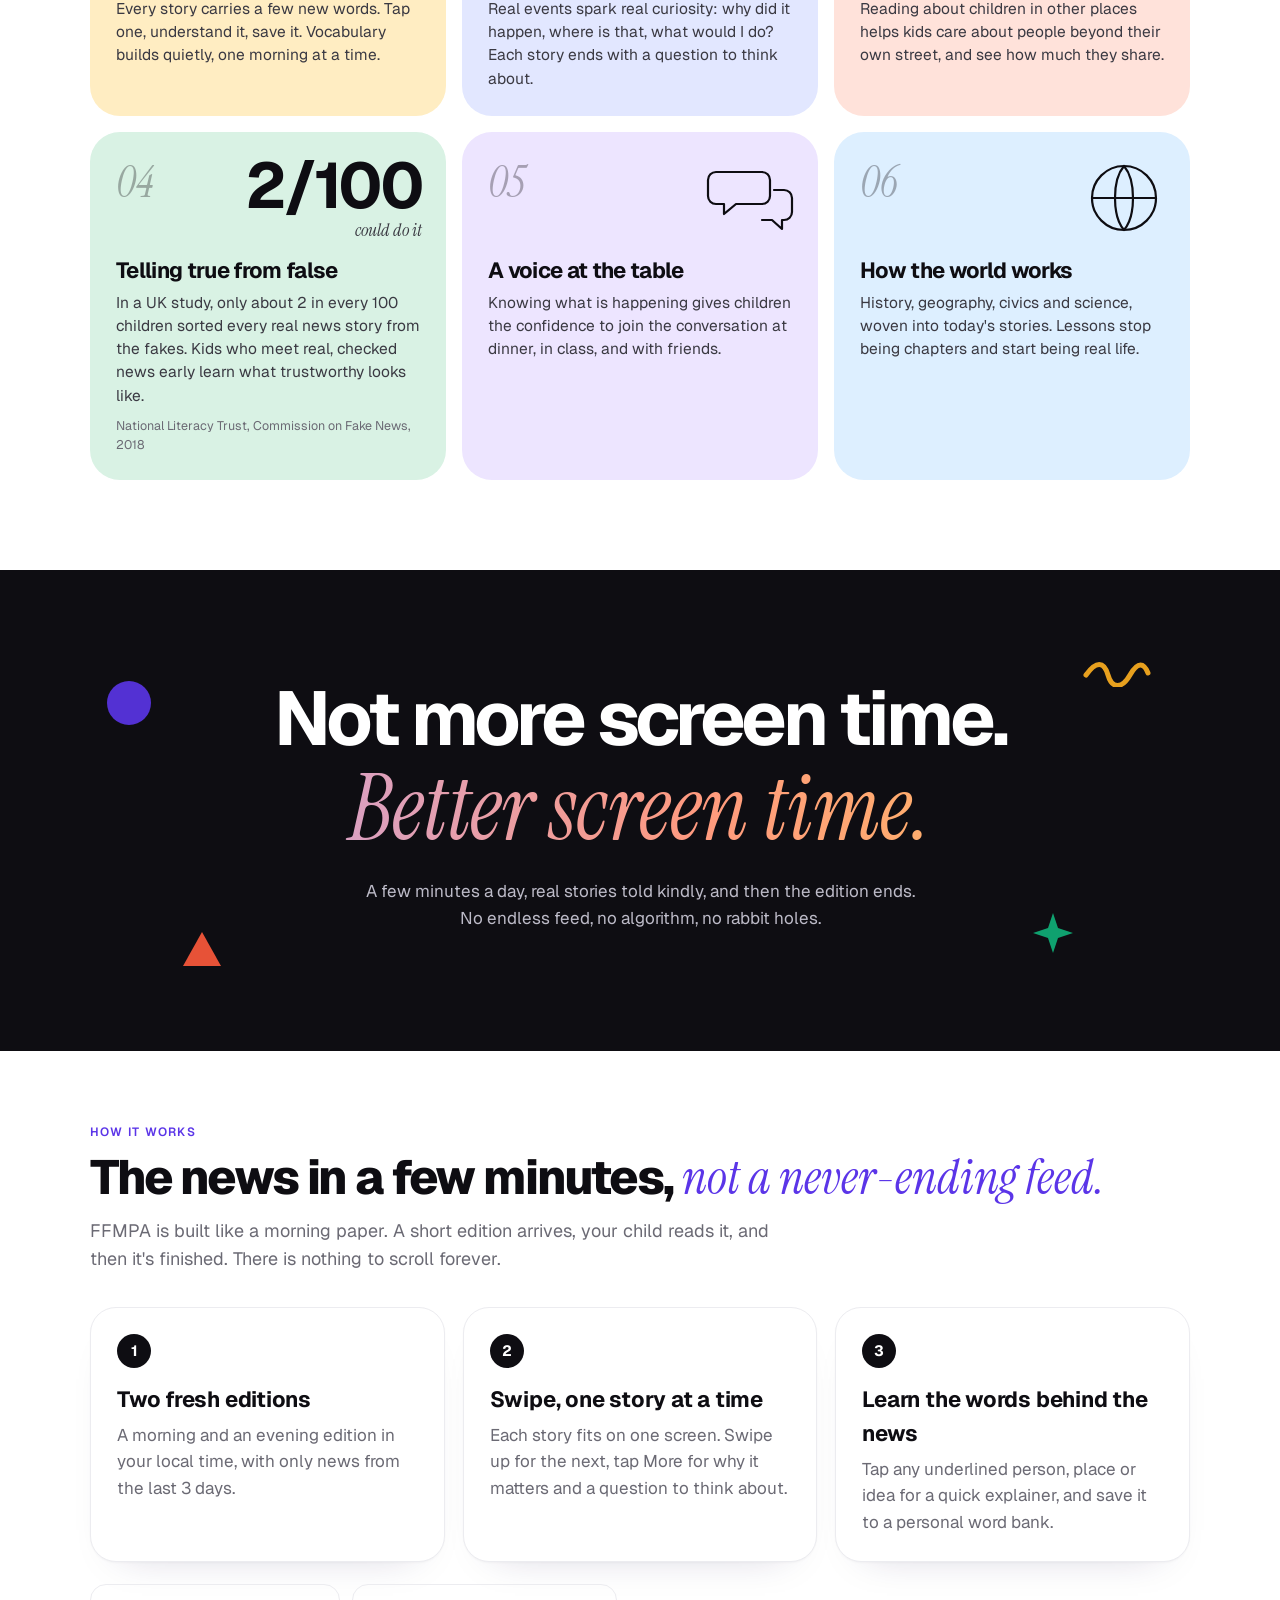
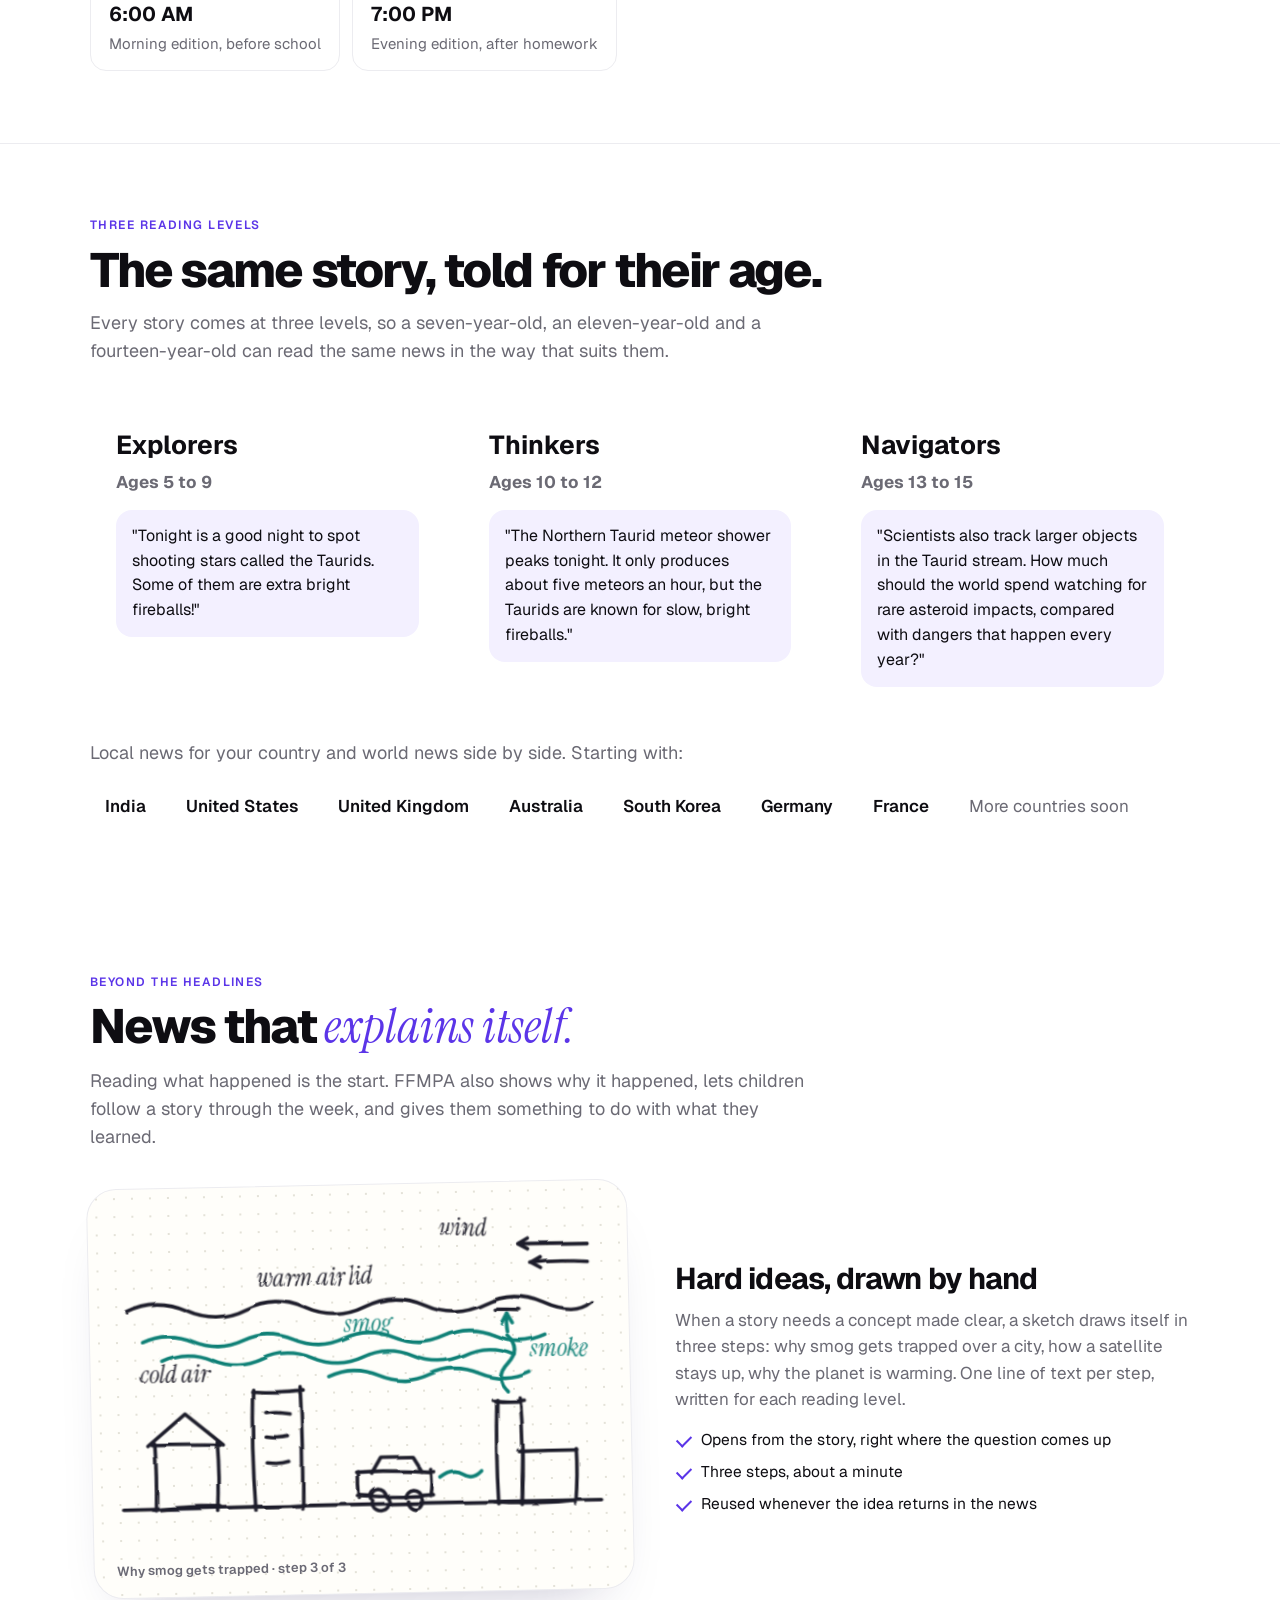
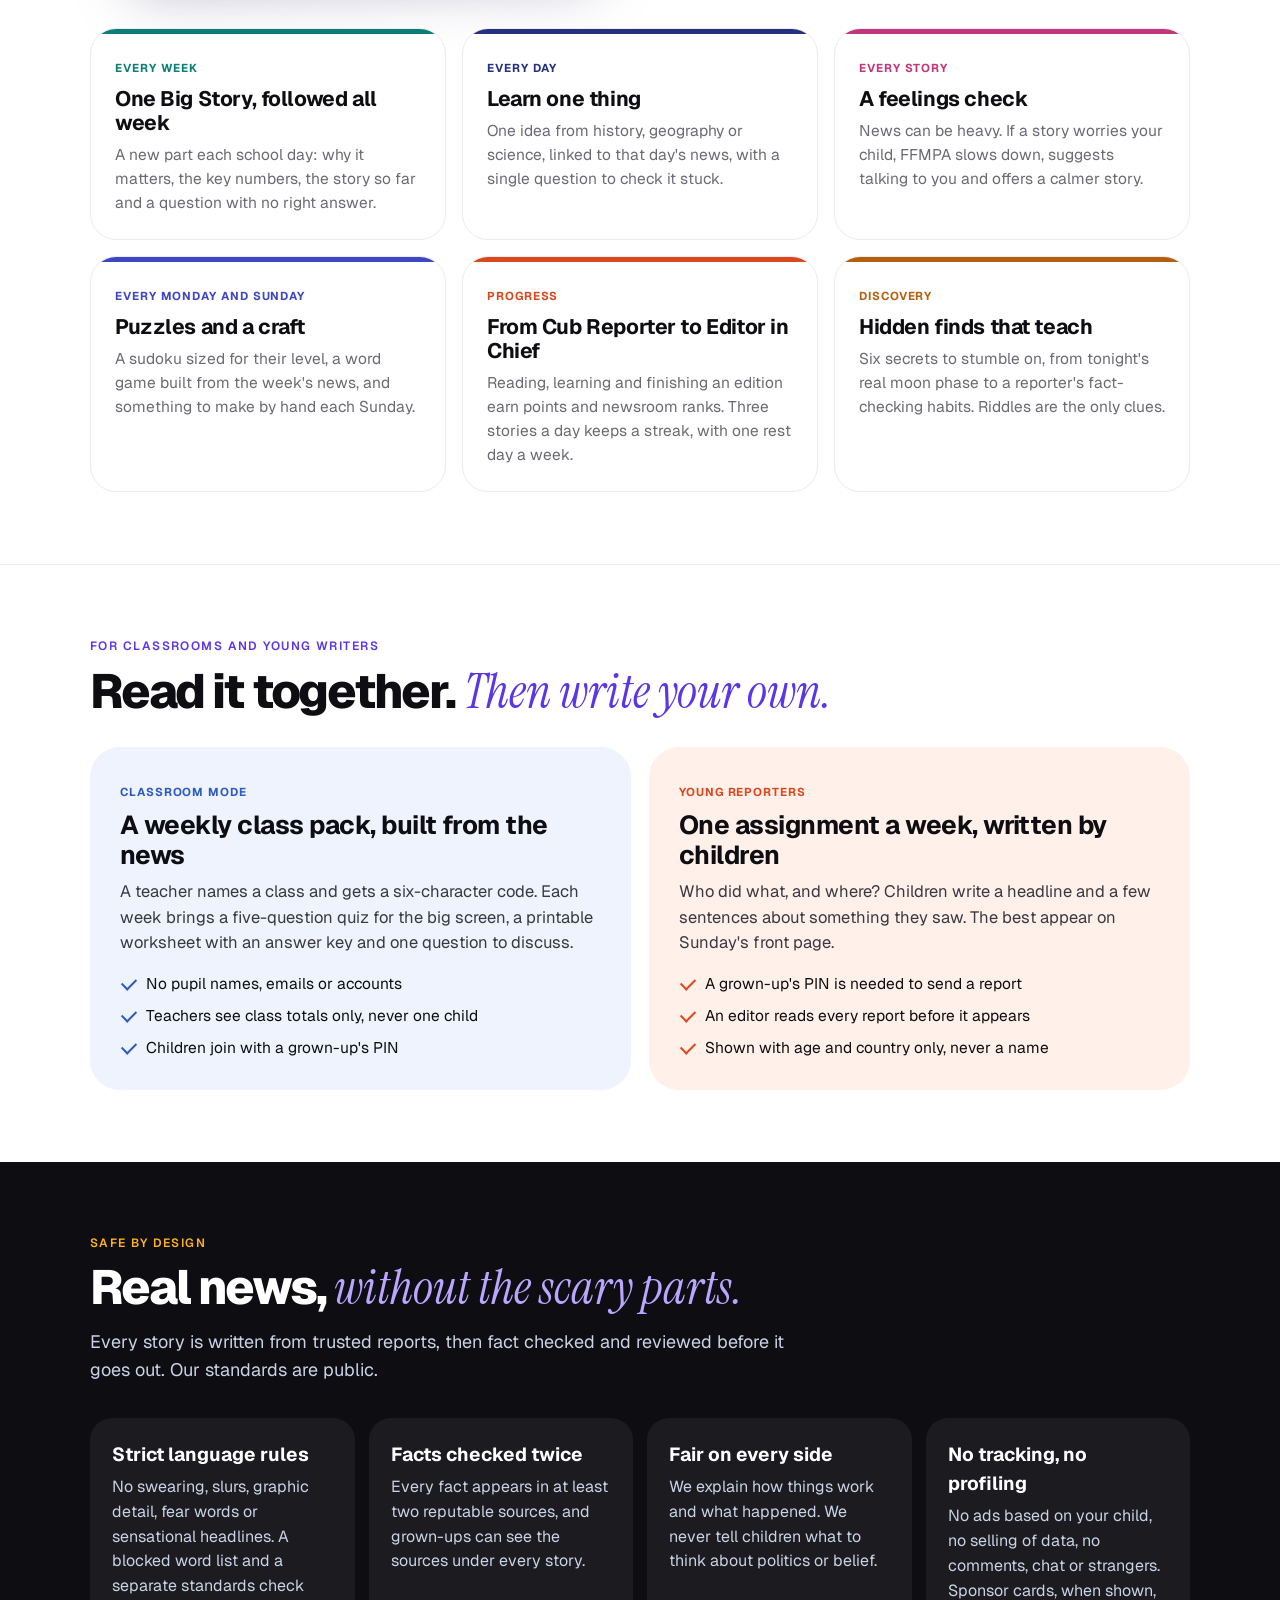
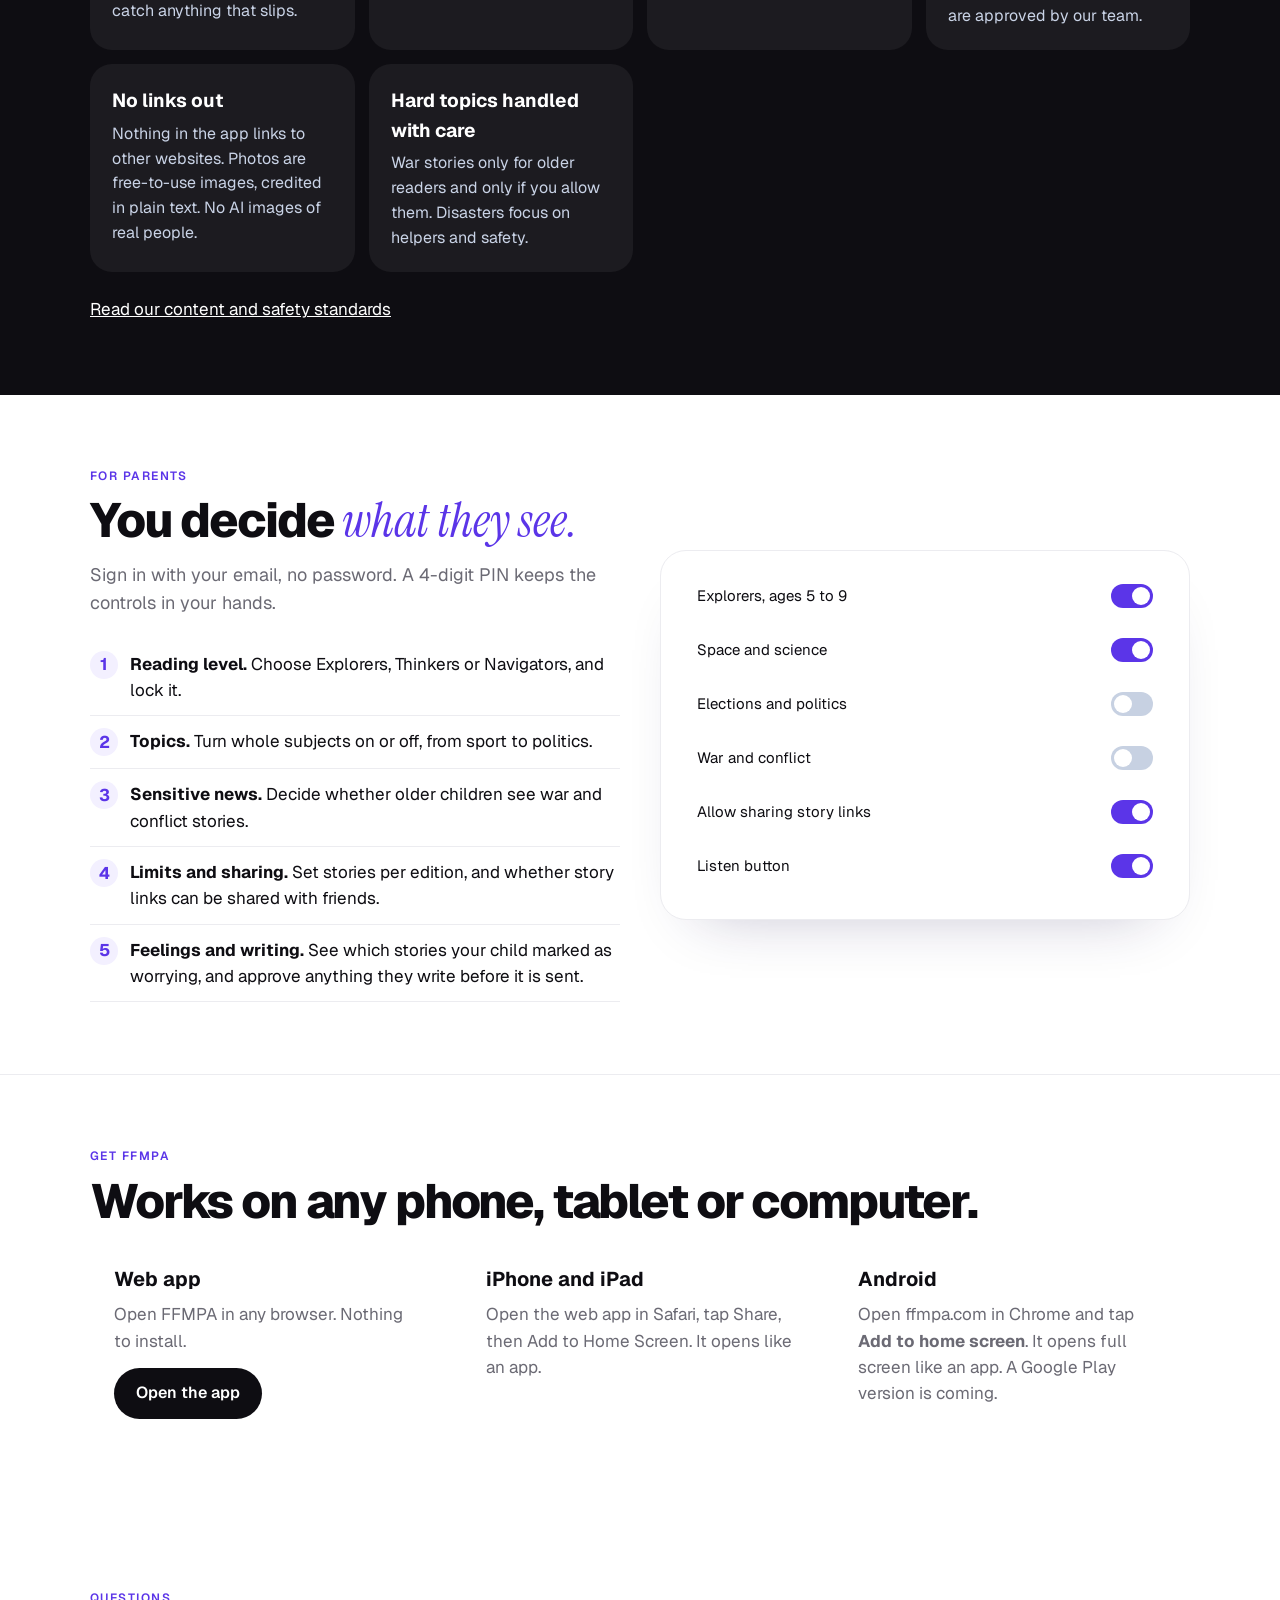
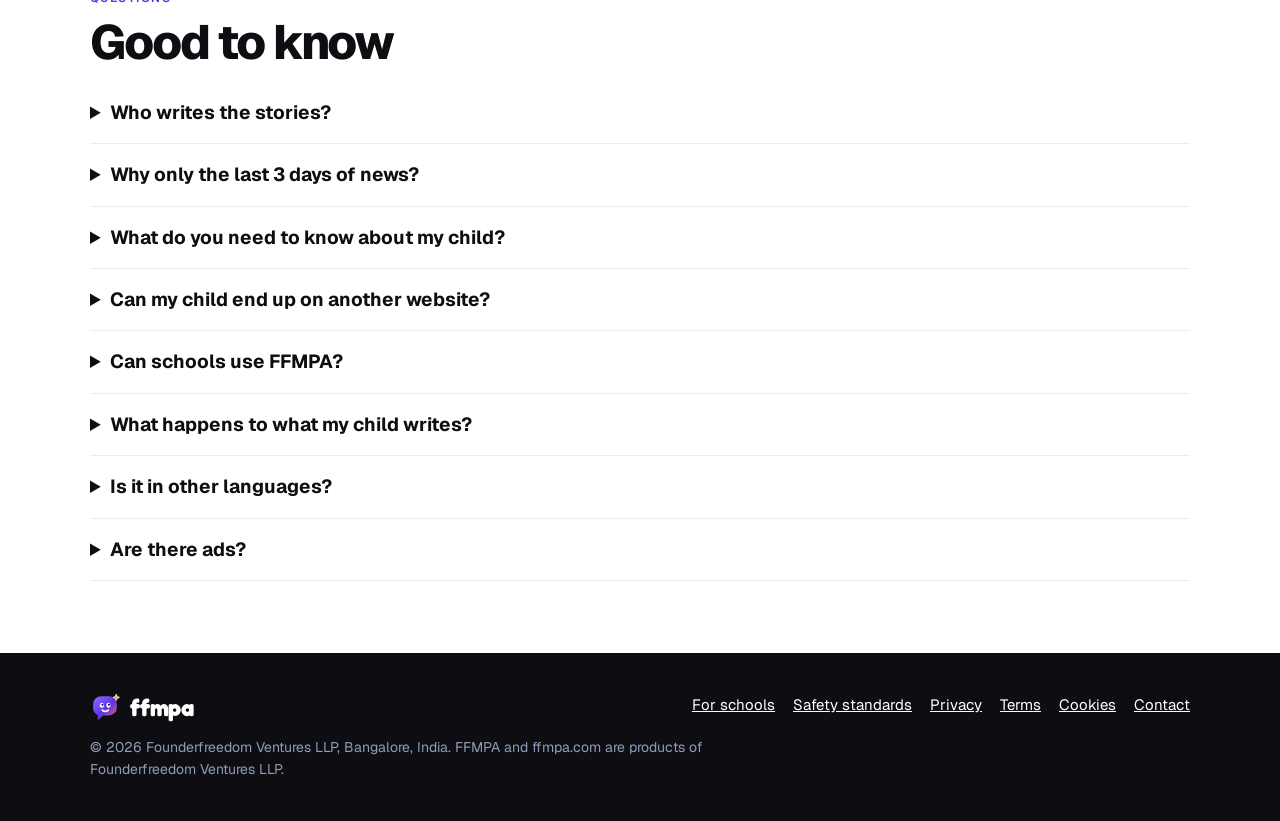
==== commit b73bc78b: "Homepage: no fixed daily story count Co-Authored-By: Claude Opus 5.5 <noreply@anthropic.com> Claude-" ====
--- a/site/index.html
+++ b/site/index.html
@@ -270,7 +270,7 @@
           <div class="s-dock" aria-hidden="true"><svg viewBox="0 0 24 24" width="20" height="20" fill="none" stroke="currentColor" stroke-width="1.9" stroke-linecap="round" stroke-linejoin="round" aria-hidden="true"><path d="M12 2.8l2.85 5.78 6.38.93-4.62 4.5 1.09 6.35L12 17.36l-5.7 3 1.09-6.35-4.62-4.5 6.38-.93z"/></svg><svg viewBox="0 0 24 24" width="20" height="20" fill="none" stroke="currentColor" stroke-width="1.9" stroke-linecap="round" stroke-linejoin="round" aria-hidden="true"><path d="M3 14h3a2 2 0 0 1 2 2v3a2 2 0 0 1-2 2H5a2 2 0 0 1-2-2v-7a9 9 0 0 1 18 0v7a2 2 0 0 1-2 2h-1a2 2 0 0 1-2-2v-3a2 2 0 0 1 2-2h3"/></svg><svg viewBox="0 0 24 24" width="20" height="20" fill="none" stroke="currentColor" stroke-width="1.9" stroke-linecap="round" stroke-linejoin="round" aria-hidden="true"><path d="M9 18h6"/><path d="M10 22h4"/><path d="M15.09 14c.18-.98.65-1.74 1.41-2.5A4.65 4.65 0 0 0 18 8 6 6 0 0 0 6 8c0 1 .23 2.23 1.5 3.5A4.61 4.61 0 0 1 8.91 14"/></svg><svg viewBox="0 0 24 24" width="20" height="20" fill="none" stroke="currentColor" stroke-width="1.9" stroke-linecap="round" stroke-linejoin="round" aria-hidden="true"><circle cx="18" cy="5" r="3"/><circle cx="6" cy="12" r="3"/><circle cx="18" cy="19" r="3"/><path d="M8.59 13.51l6.83 3.98"/><path d="M15.41 6.51l-6.82 3.98"/></svg><svg viewBox="0 0 24 24" width="20" height="20" fill="none" stroke="currentColor" stroke-width="1.9" stroke-linecap="round" stroke-linejoin="round" aria-hidden="true"><path d="M12 3l1.9 5.8L20 11l-6.1 2.2L12 19l-1.9-5.8L4 11l6.1-2.2z"/></svg></div>
         </div>
         <div class="float f1"><b>Tap a word</b>Water ice: frozen water. It could give astronauts water to drink.</div>
-        <div class="float f2"><b>Swipe up</b>for the next story. 12 to 20 a day, then you're done.</div>
+        <div class="float f2"><b>Swipe up</b>for the next story. A short edition, then you're done.</div>
       </div>
     </div>
   </div>
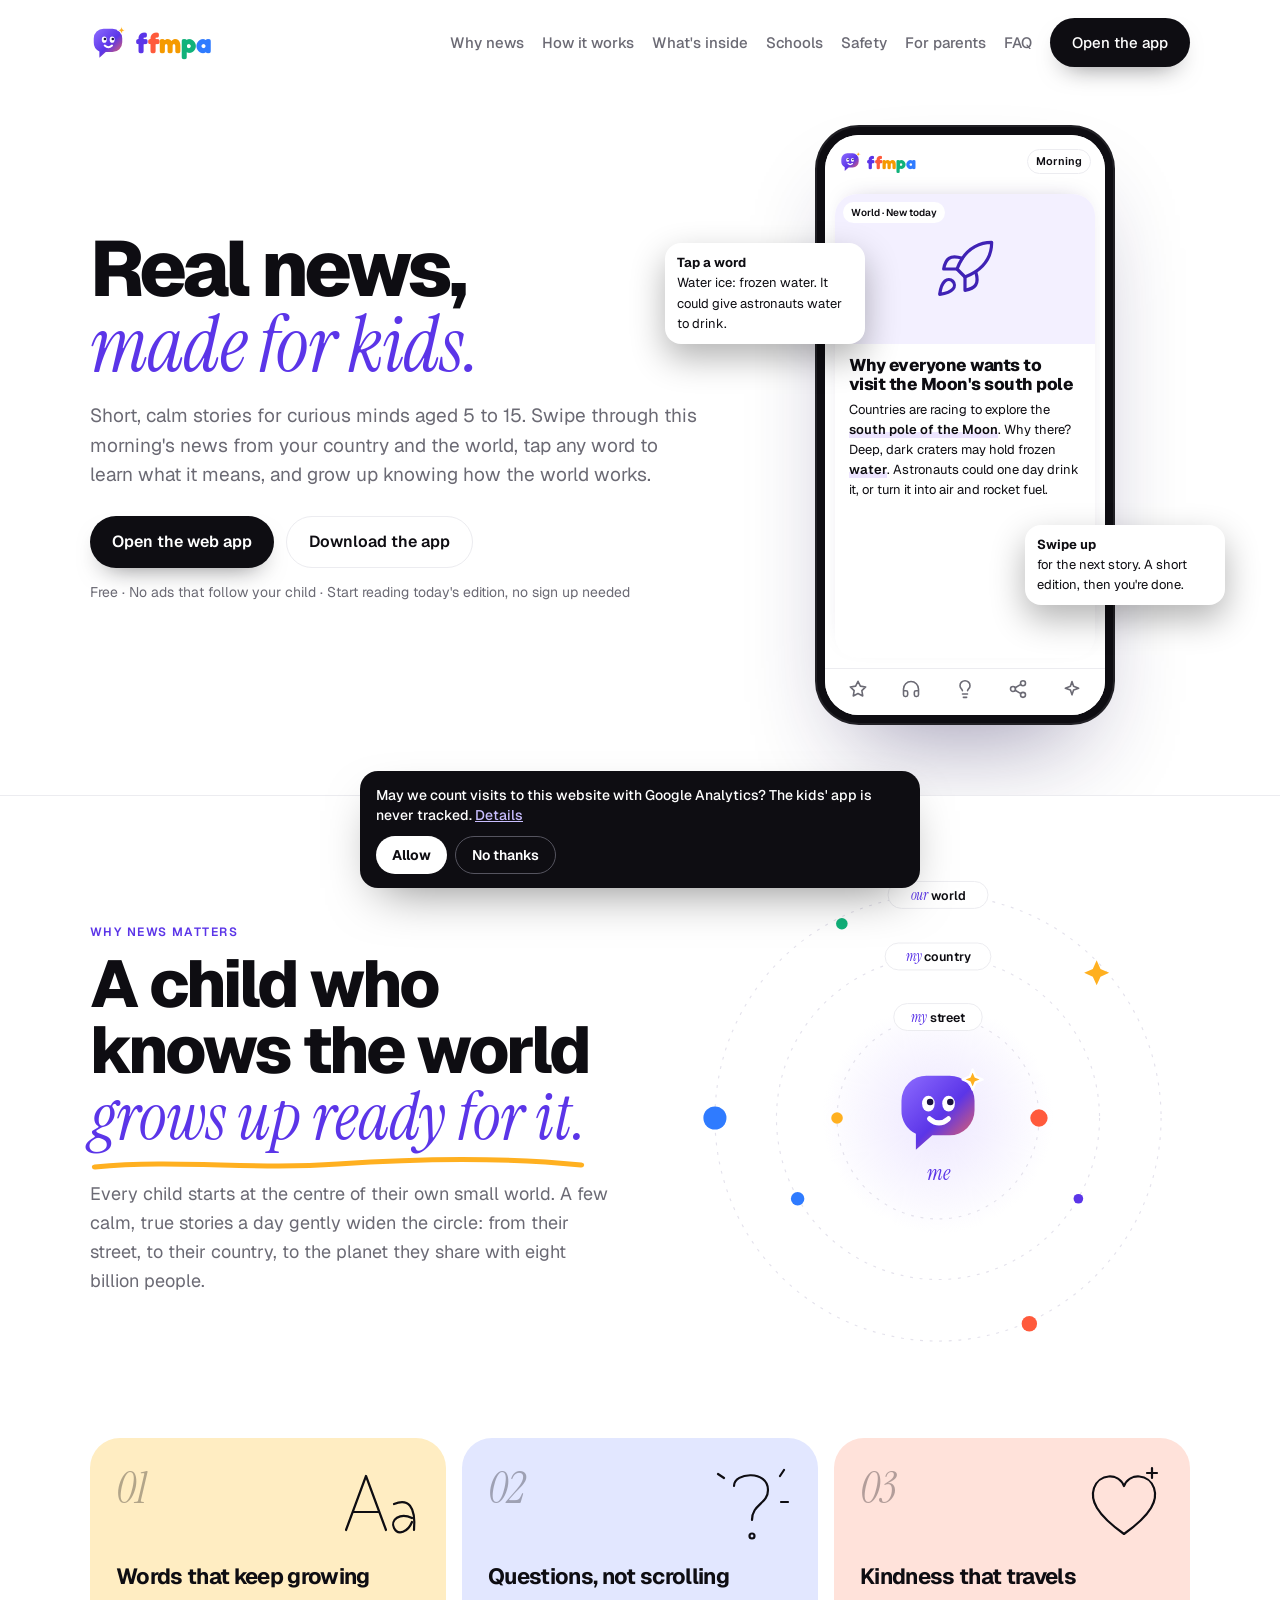
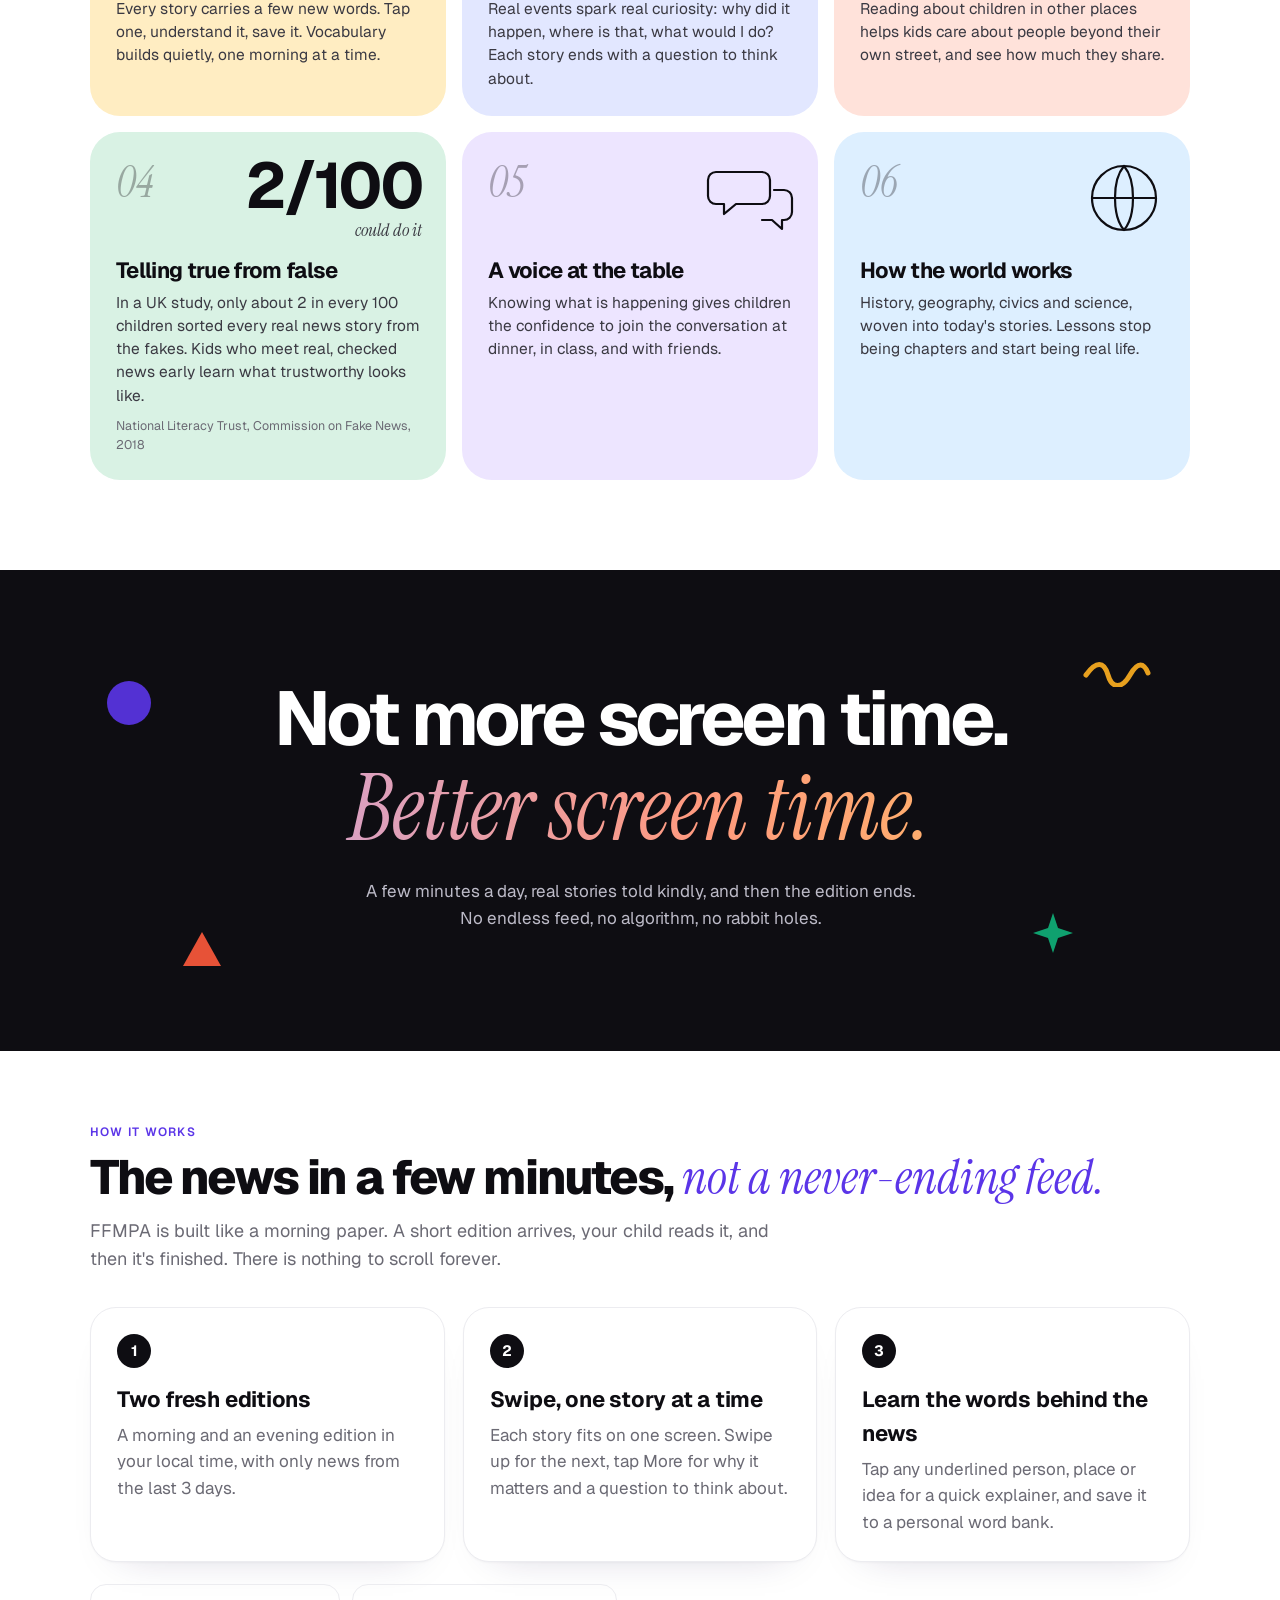
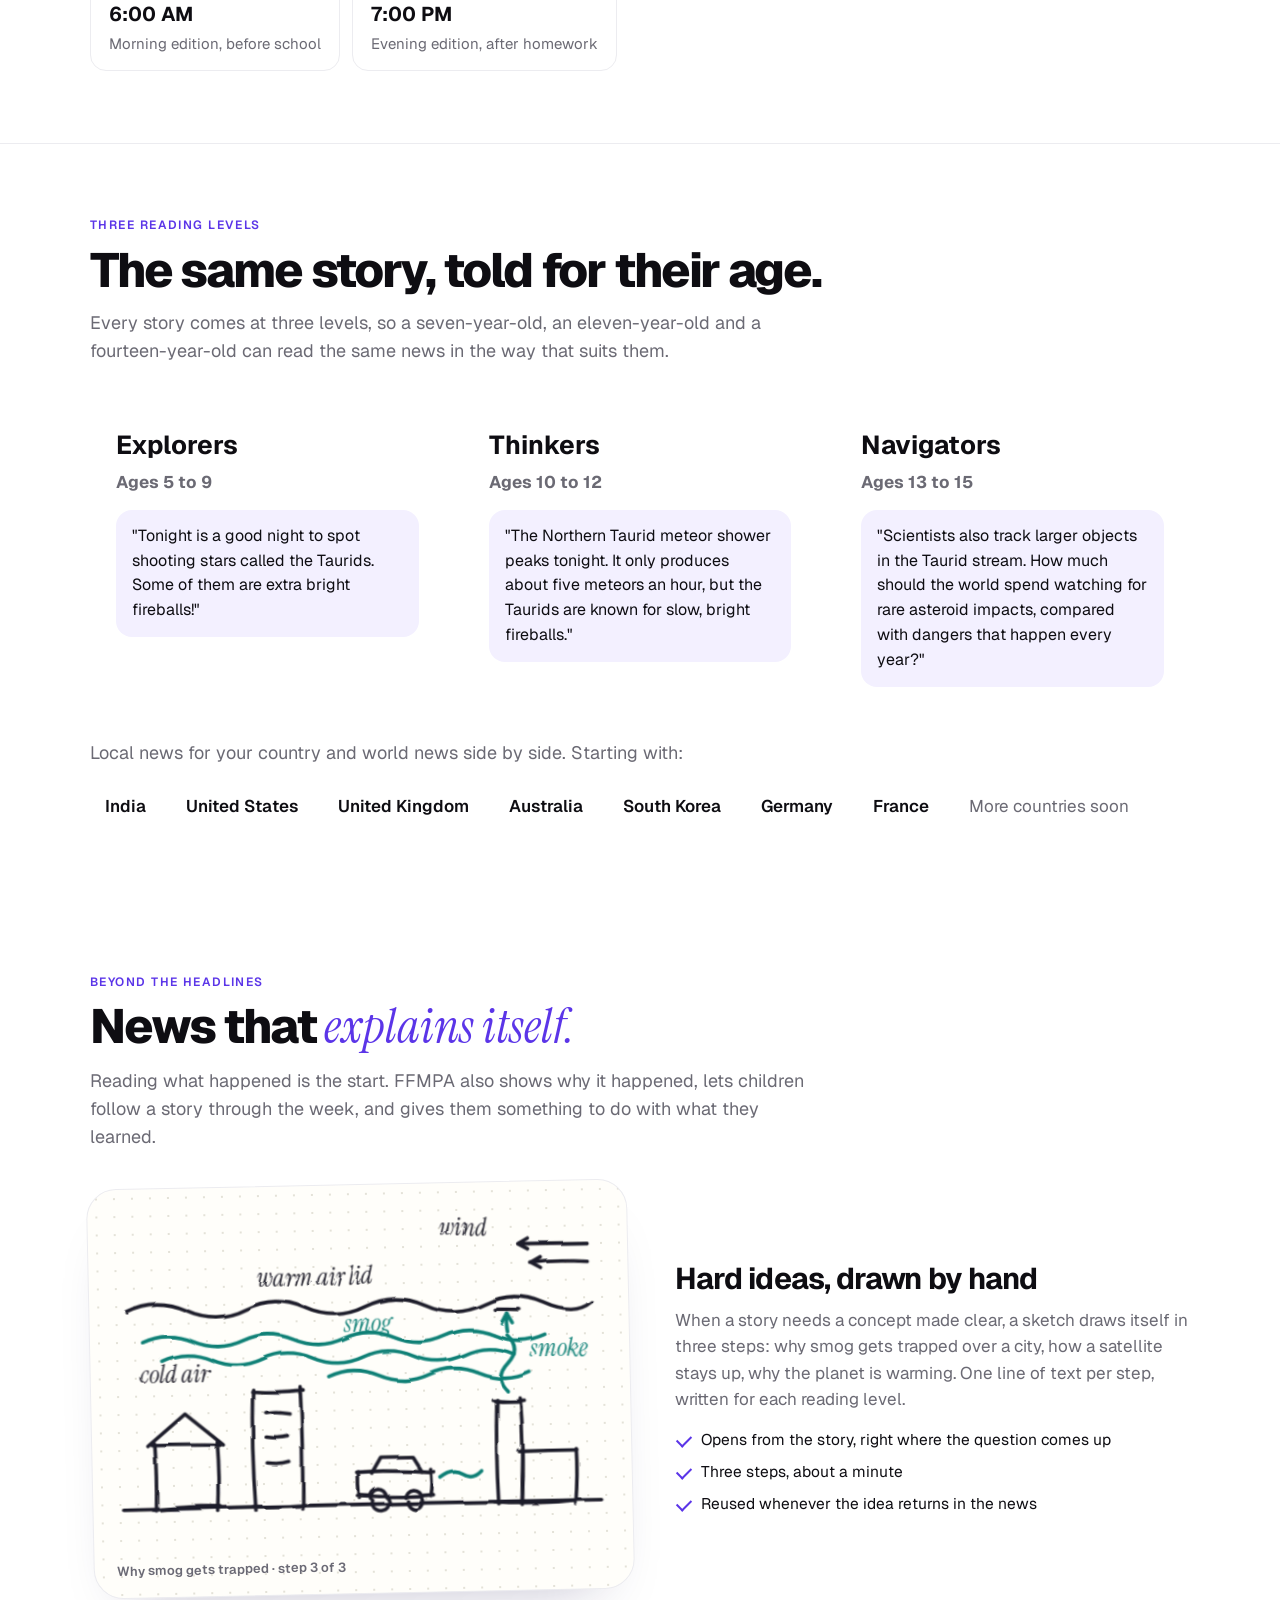
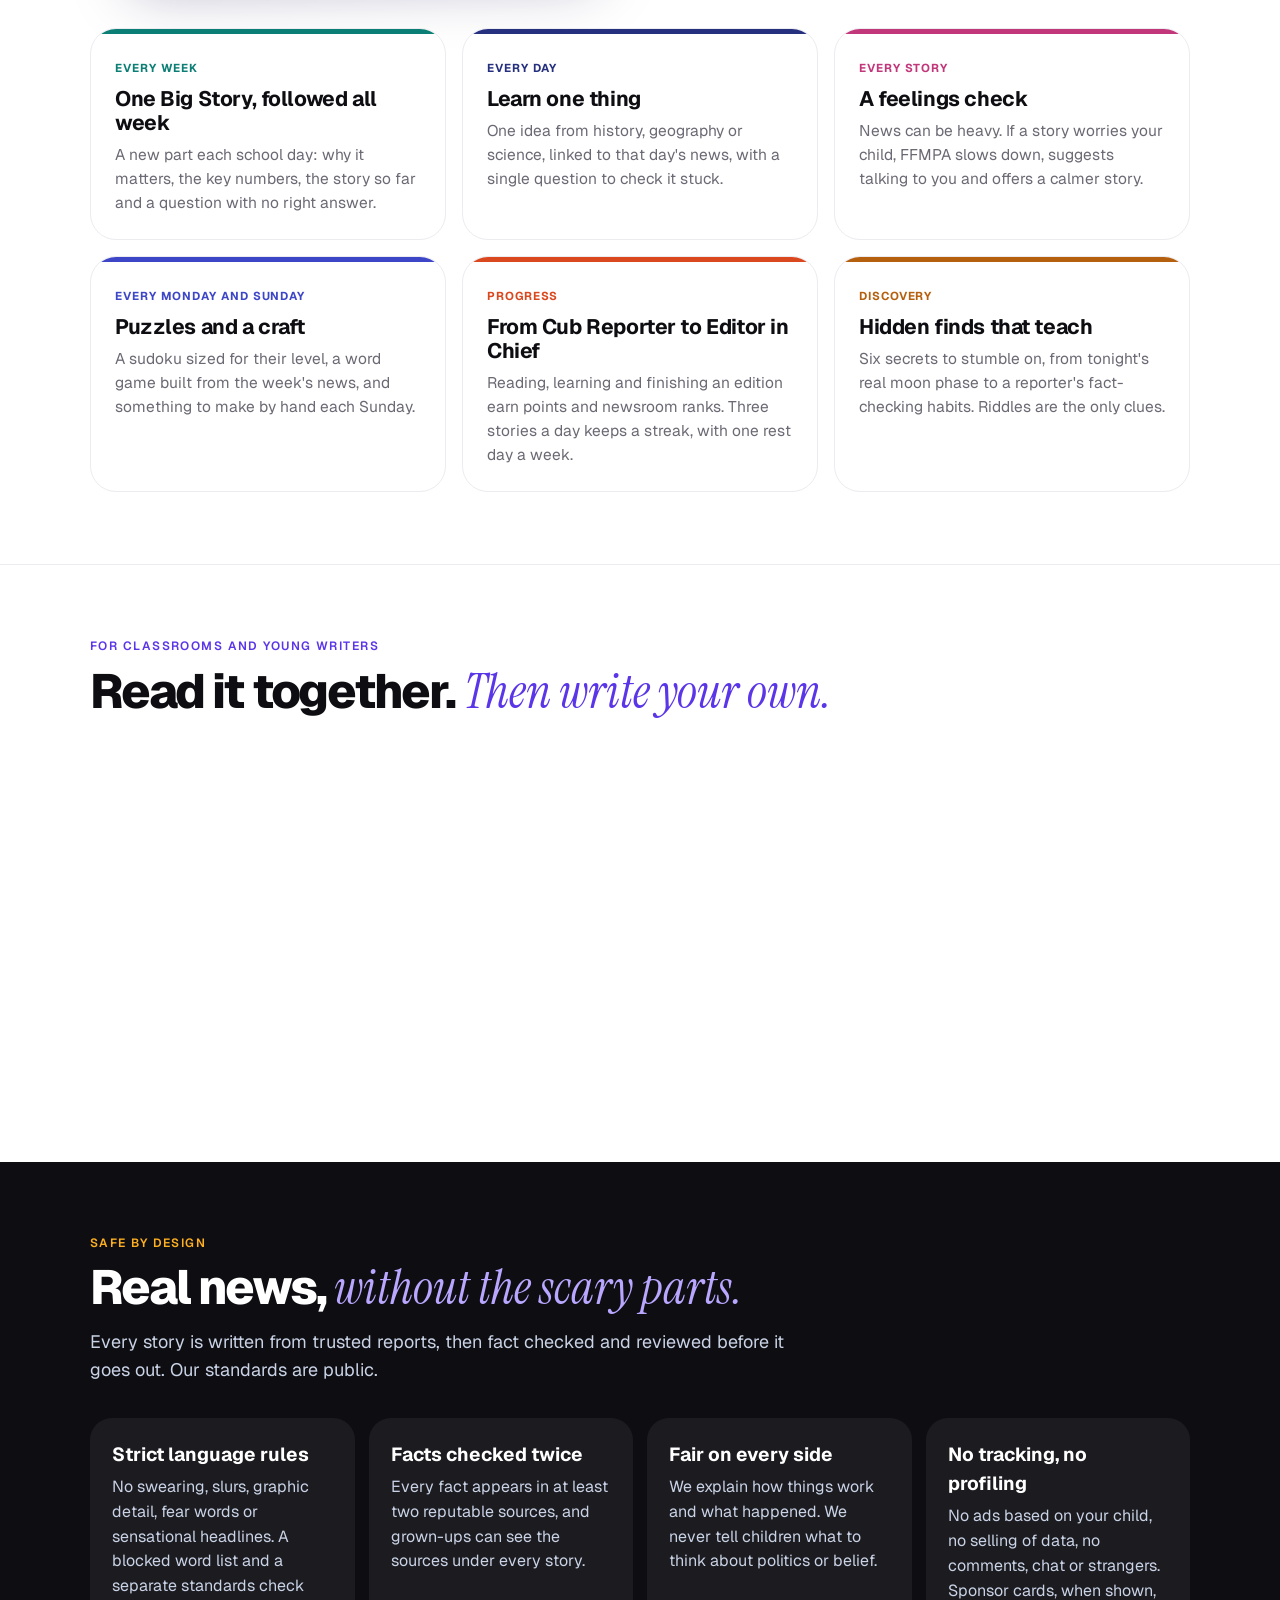
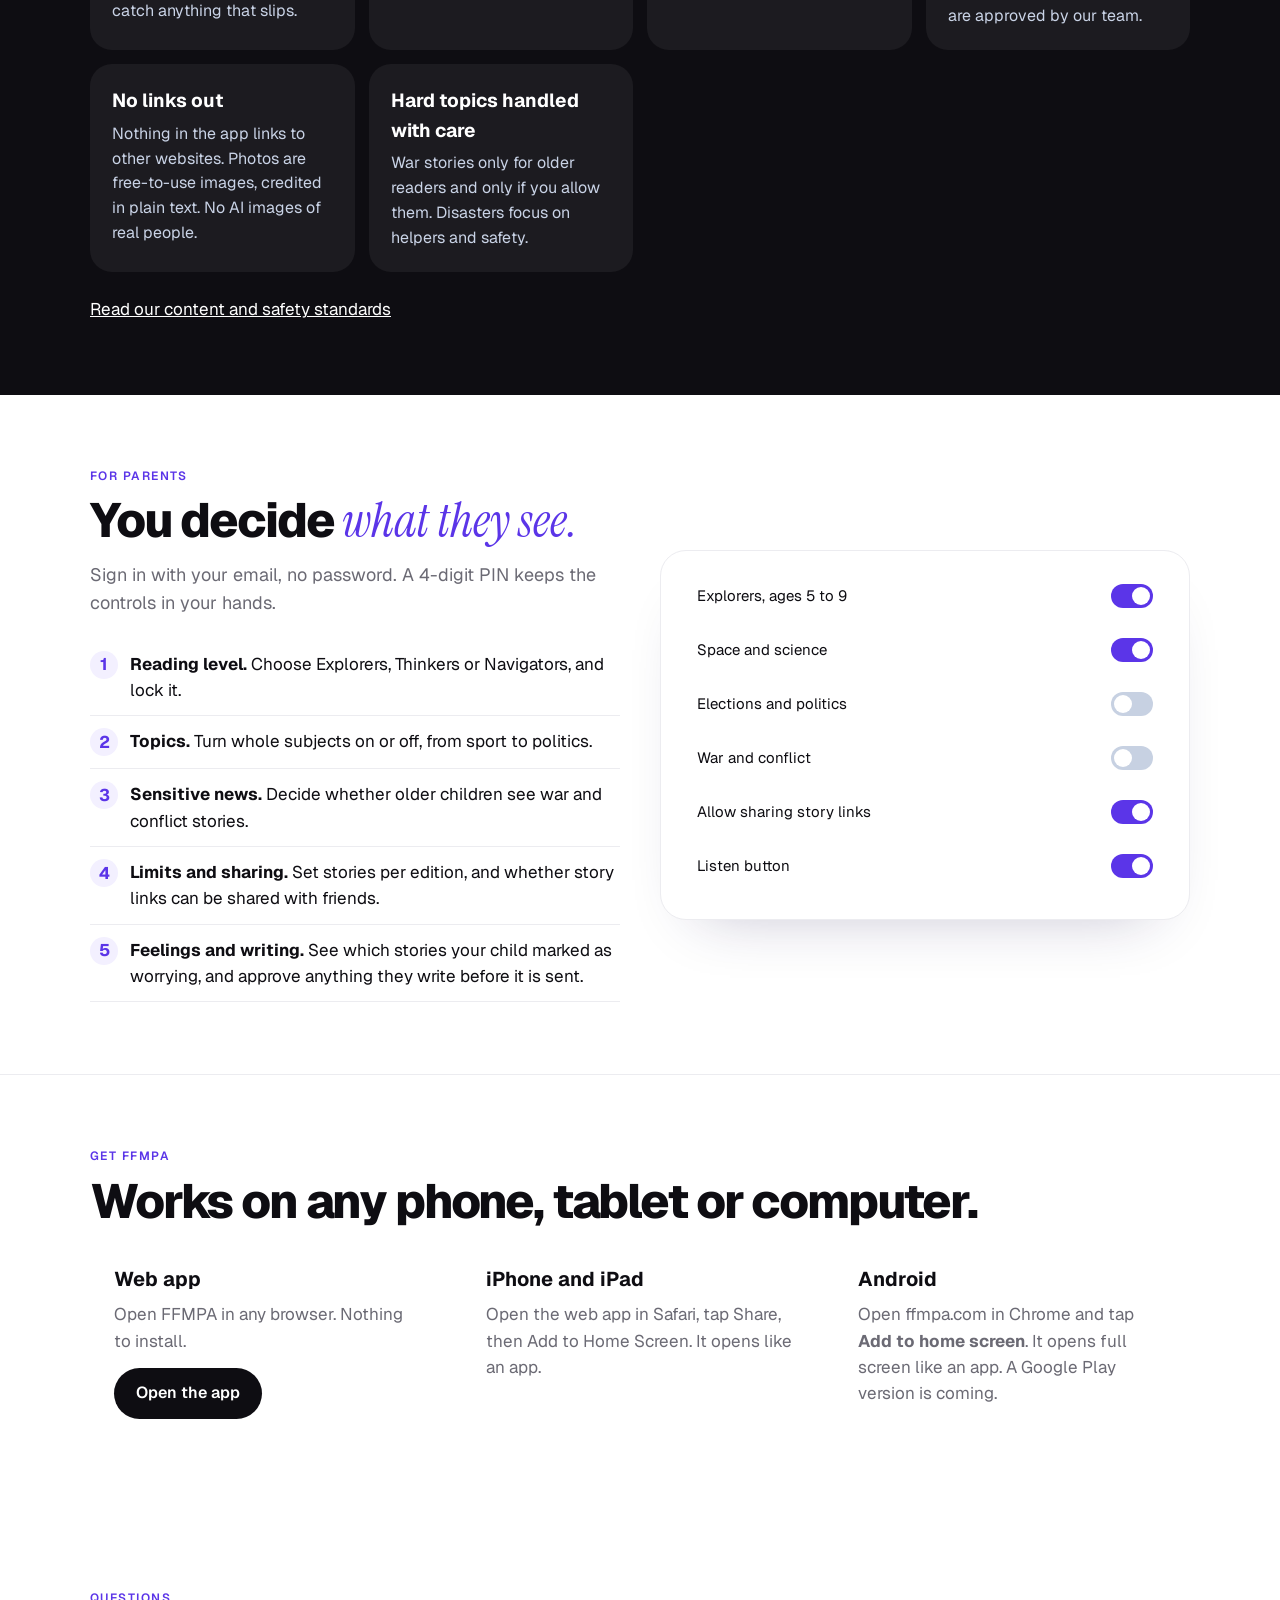
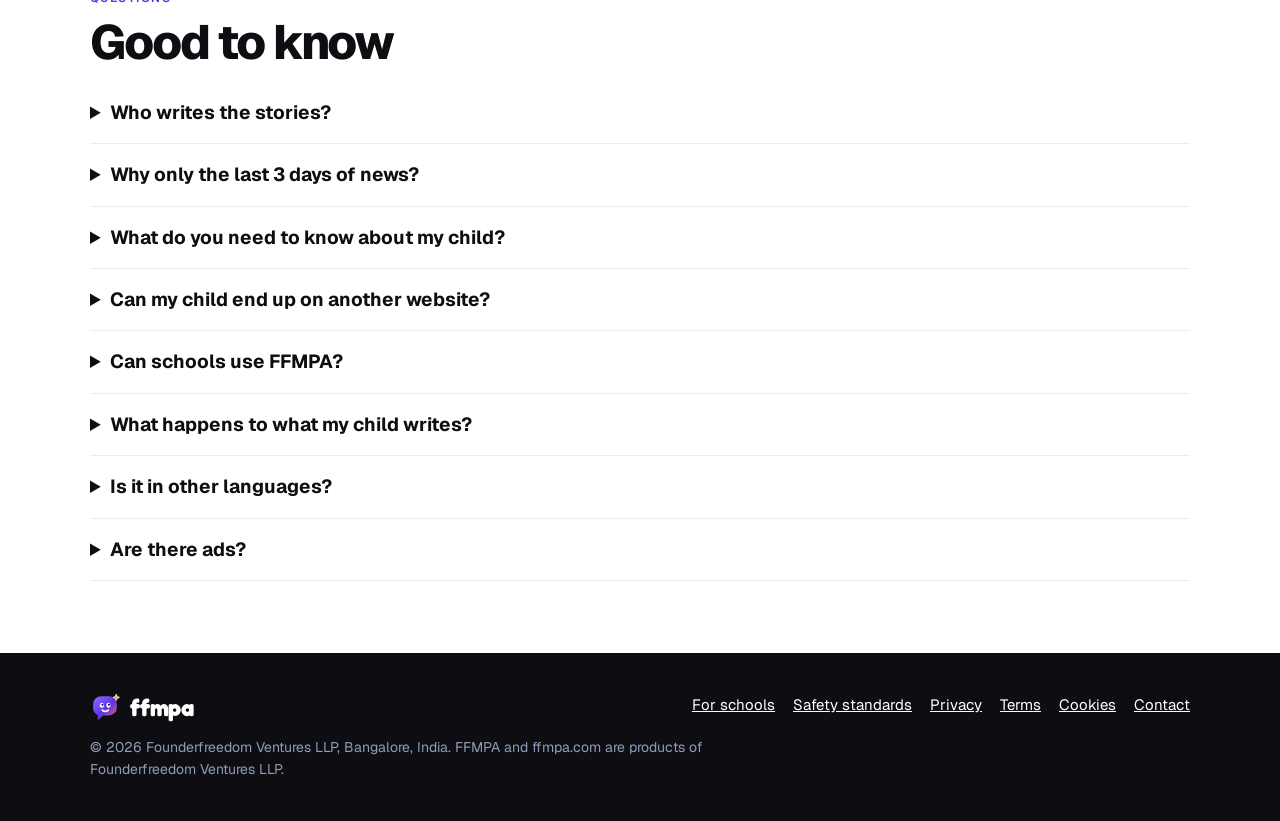
==== commit 39c95ee1: "Site build: gap fixes Co-Authored-By: Claude Opus 5.5 <noreply@anthropic.com> Claude-Session: https:" ====
--- a/site/index.html
+++ b/site/index.html
@@ -258,7 +258,7 @@
         <h1>Real news, <em>made for kids.</em></h1>
         <p class="lede">Short, calm stories for curious minds aged 5 to 15. Swipe through this morning's news from your country and the world, tap any word to learn what it means, and grow up knowing how the world works.</p>
         <div class="ctas"><a class="btn sun" href="/app/">Open the web app</a><a class="btn line" href="#get" id="instBtn">Download the app</a></div>
-        <p class="small">Free · No ads that follow your child · Sign in with just a grown-up's email</p>
+        <p class="small">Free · No ads that follow your child · Start reading today's edition, no sign up needed</p>
       </div>
       <div class="phone" aria-label="The FFMPA app showing a story about the Moon">
         <div class="screen">
